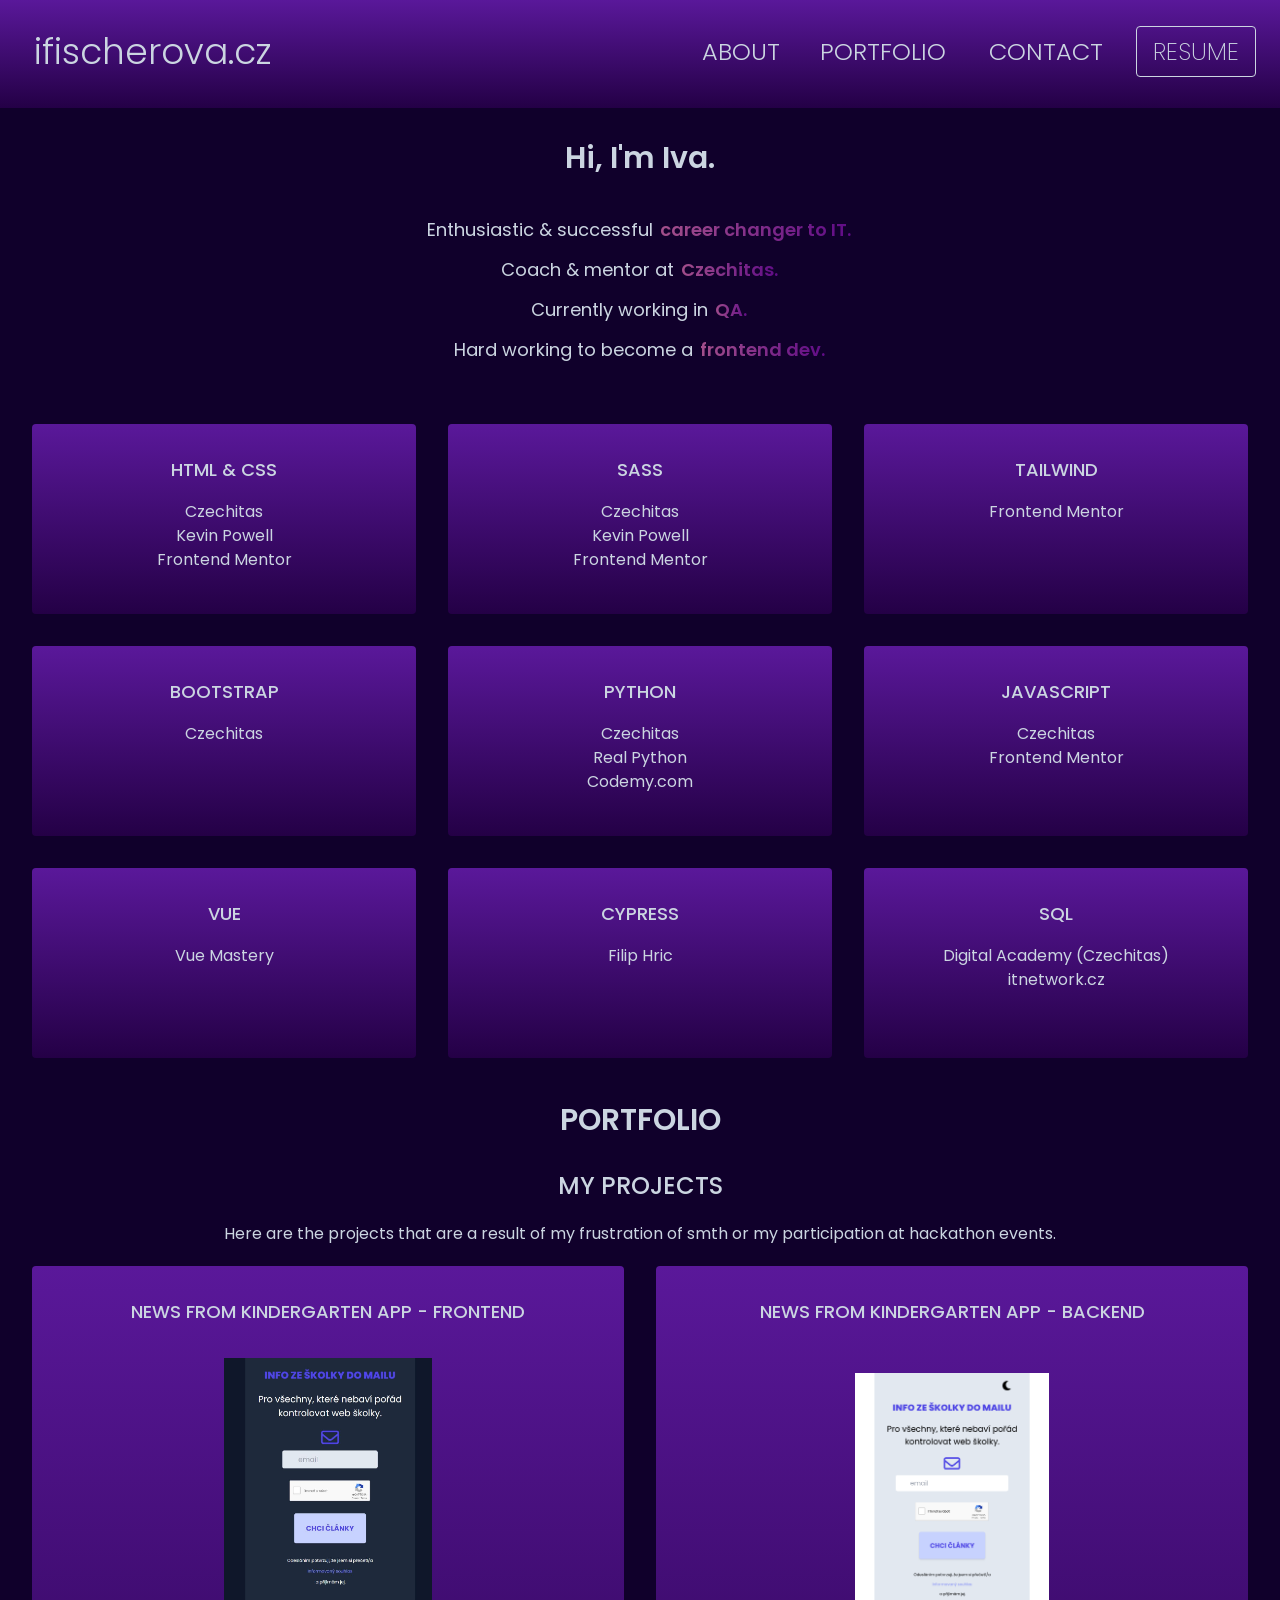
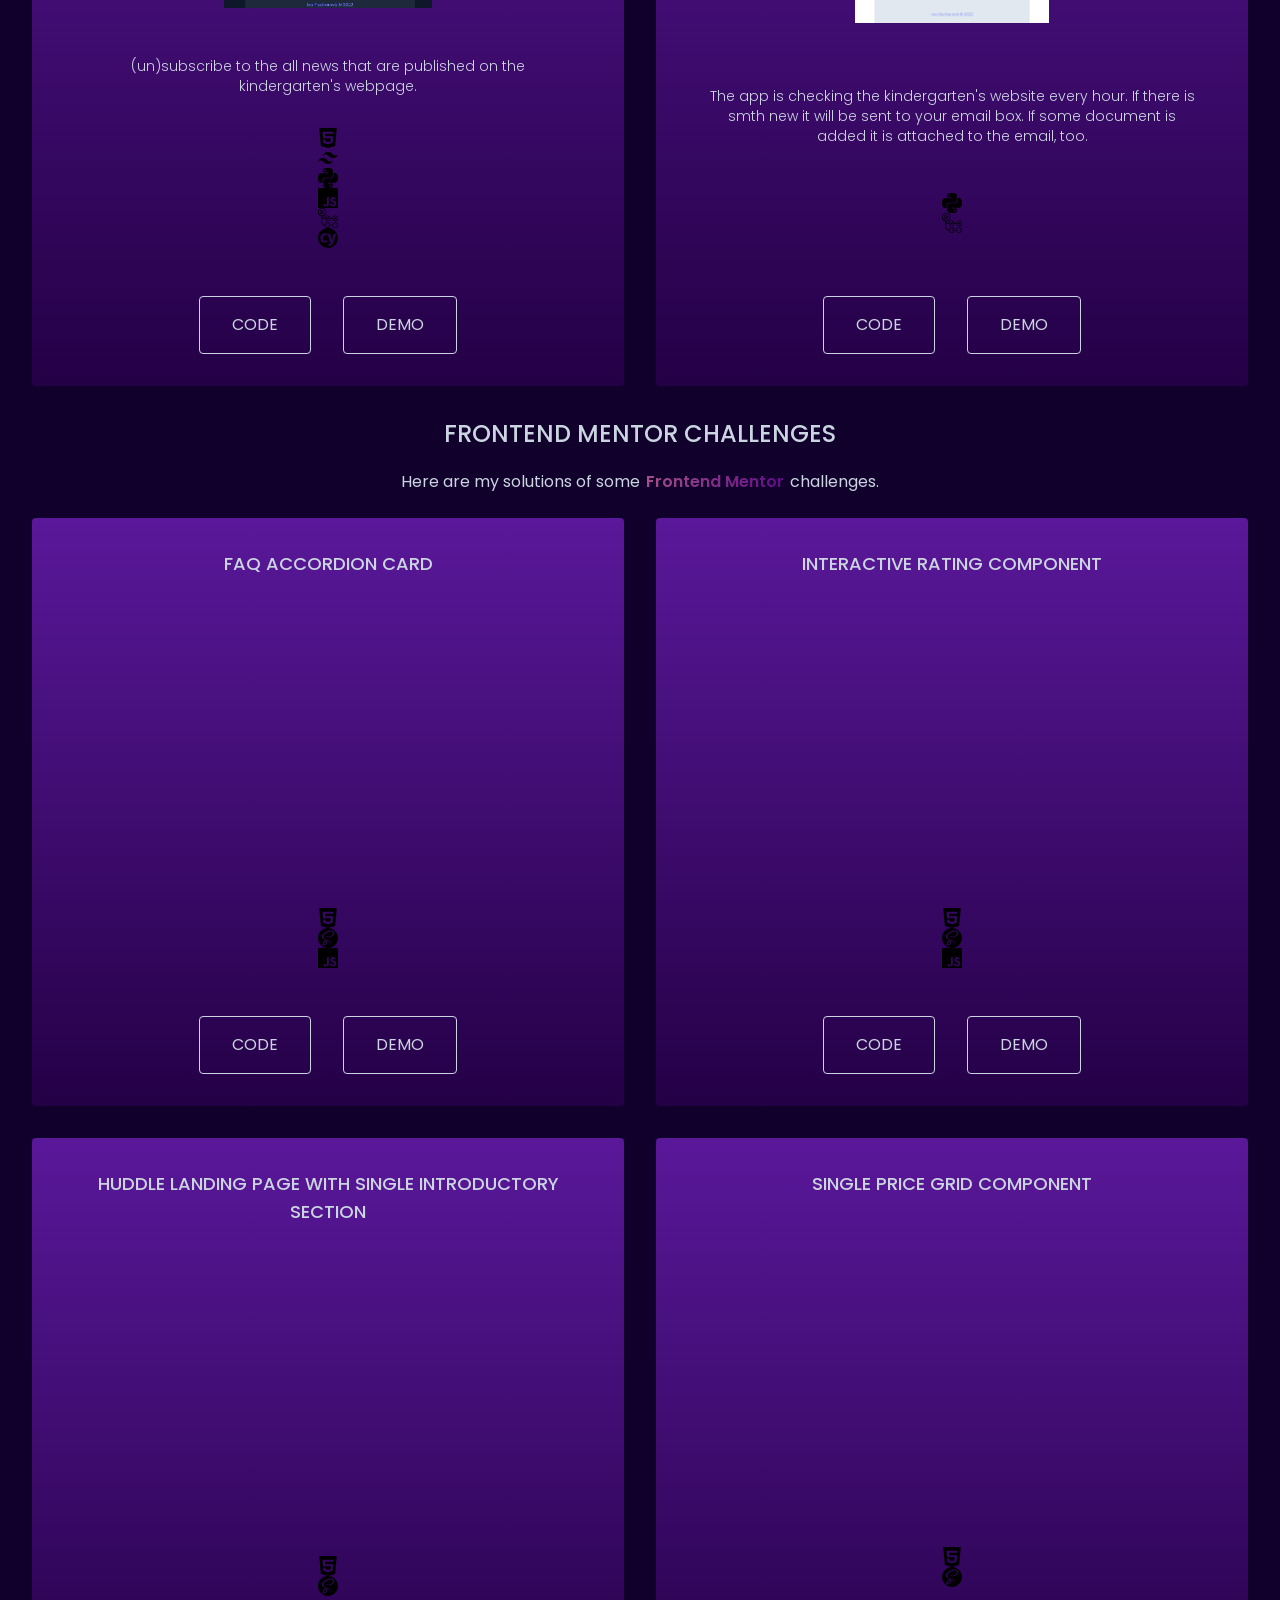
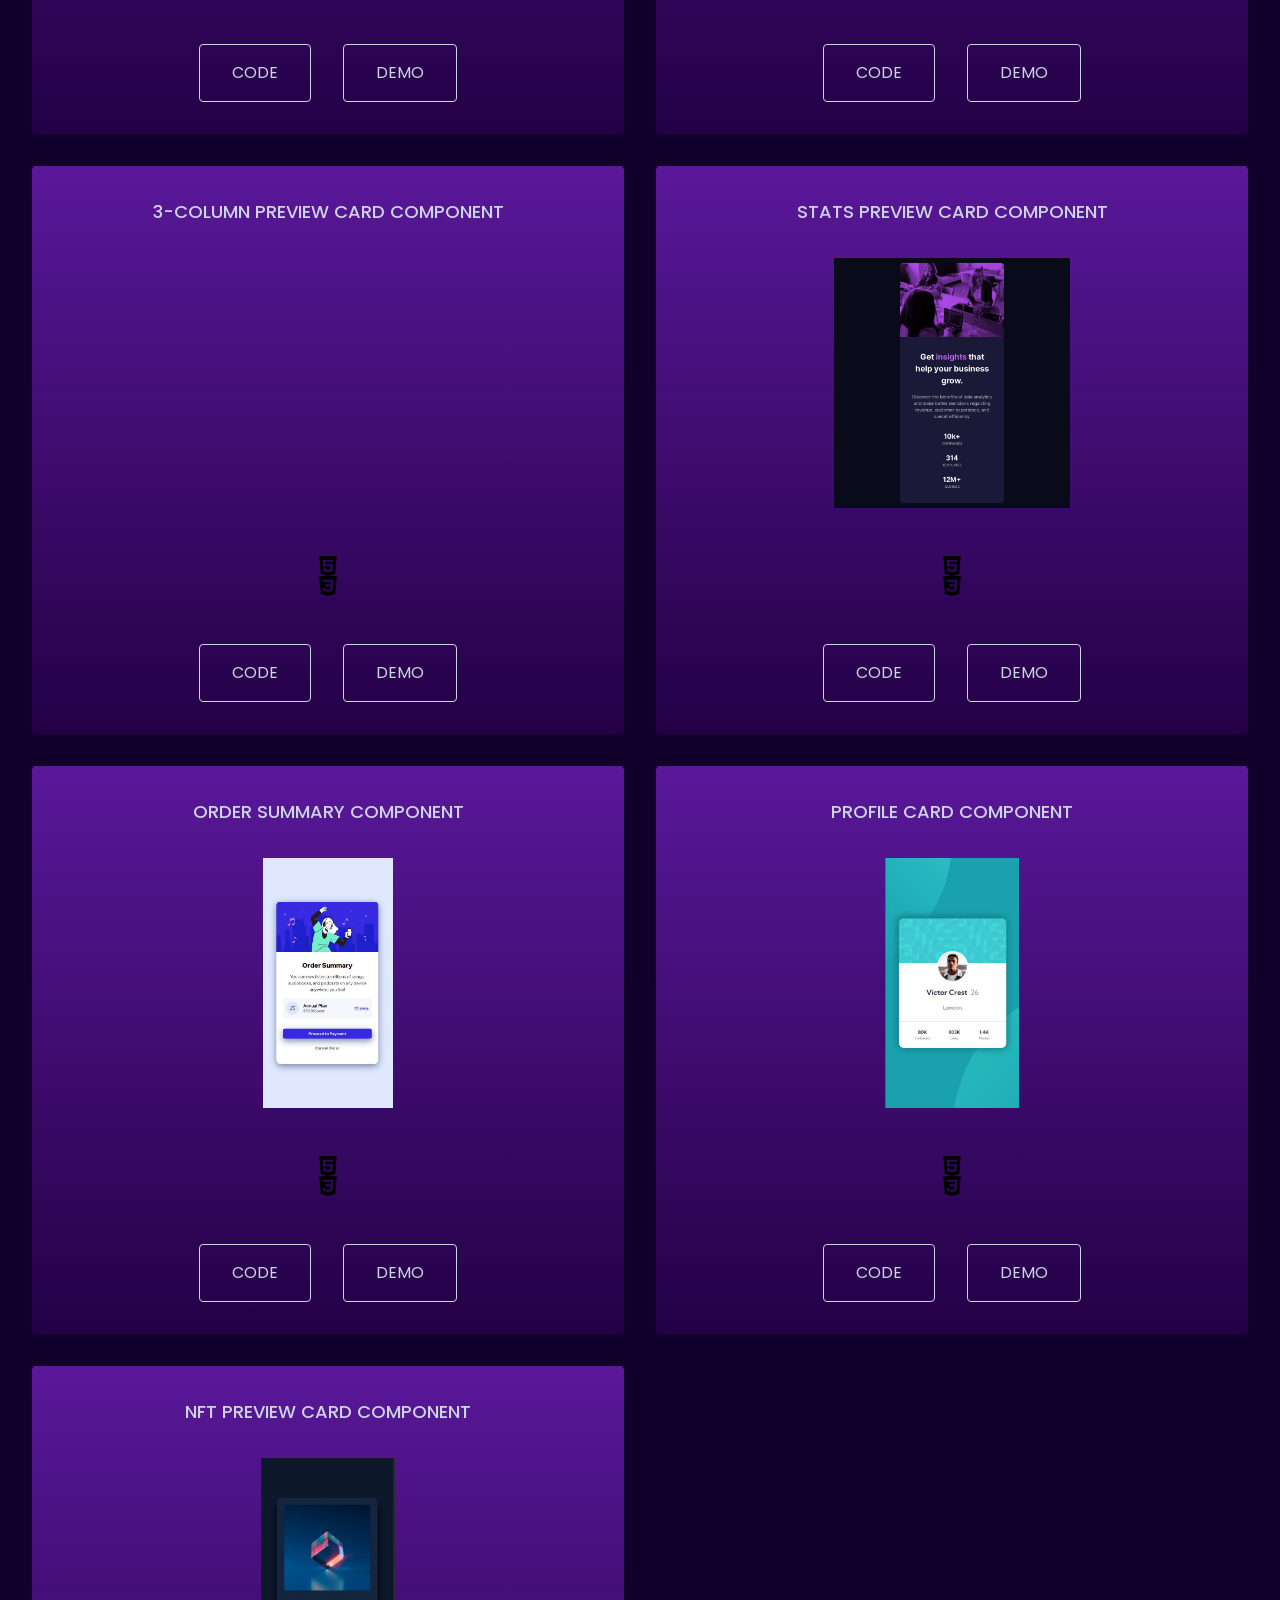
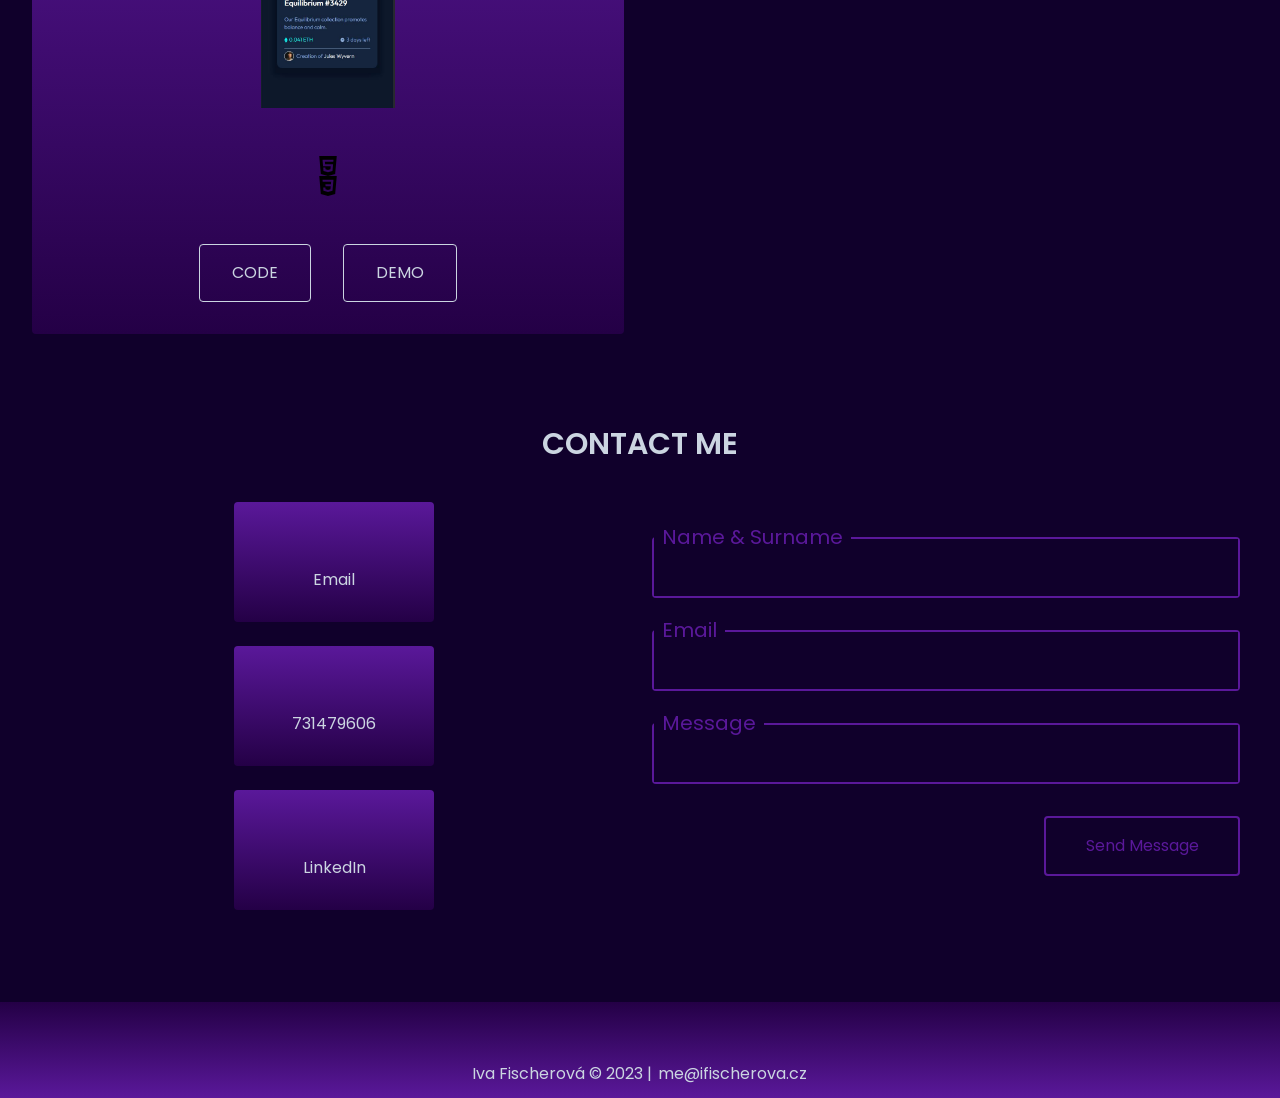
==== _site/index.html @ 23254cb2 "Remove bootstrap icon from About card." ====
<!doctype html>
<html lang="en">

<head>
    <meta charset="utf-8">
    <script defer src="/js/index.js"></script>
    <link rel="preconnect" href="https://fonts.googleapis.com">
    <link rel="preconnect" href="https://fonts.gstatic.com" crossorigin>
    <link href=<link rel="preconnect" href="https://fonts.googleapis.com">
    <link rel="preconnect" href="https://fonts.gstatic.com" crossorigin>
    <link href="https://fonts.googleapis.com/css2?family=Poppins:wght@100;200;400;600;700&display=swap" rel="stylesheet">
    <link href="/css/output.css" rel="stylesheet" media="screen">   
    <script src="https://kit.fontawesome.com/42ccad3a95.js" crossorigin="anonymous"></script>
    <meta name="viewport" content="width=device-width, initial-scale=1, shrink-to-fit=no">
    <meta name="description" content="Meet Iva Fischerova, enthusiastic IT mummy (frontend, QA) & runner from Prague.">

    <meta property="og:title" content="Iva Fischerova">
	<meta property="og:description" content="Portfolio of enthusiastic junior frontend developer with QA background & skills.">
	<meta property="og:type" content="website">
	<meta property="og:image" content="https://ifischerova.netlify.app/images/background.jpg">
	<meta property="og:url" content="https://ifischerova.netlify.app/">
	<meta property="og:locale" content="en_US">

    <meta name="twitter:card" content="summary_large_image">
	<meta name="twitter:image" content="https://ifischerova.netlify.app/images/background.jpg">
	<meta name="twitter:creator" content="@ifischerova_cz">
	<meta name="twitter:title" content="Iva Fischerova">
	<meta name="twitter:description" content="Portfolio of enthusiastic junior frontend developer with QA background & skills.">

    <meta name="author" content="Iva Fischerova">

    <title>Iva Fischerová</title>

</head>

<body class="is-responsive m-auto p-0 min-h-screen bg-very-dark-violet font-normal text-base text-slate-300 overflow-x-hidden">

        <!-- hamburger menu -->
<input id="toggle" type="checkbox"></input>

    <div class="nav">
        <nav class="w-full min-h-screen flex flex-col justify-start items-center bg-gradient-to-b from-violet to-dark-violet" id="hamburger-menu">
            <a class="nav__item--hamburger" href="#about" onclick="closeHamburgerMenu()" aria-label="Read more about Iva Fischerova in the About section."><span>About</span></a><br>
            <a class="nav__item--hamburger" href="#portfolio" onclick="closeHamburgerMenu()"  aria-label="Discover Iva's porftolio."><span>Portfolio</span></a><br>
            <a class="nav__item--hamburger" href="#contact" onclick="closeHamburgerMenu()"  aria-label="Read how to contact Iva."><span>Contact</span></a><br>
            <a class="nav__item--hamburger nav__item__btn--hamburger" onclick="closeHamburgerMenu()" href="/src/file.pdf" aria-label="Download Iva's CV."download="ficherova_iva_cv">Resume</a>
        </nav>
    </div>

<!-- end of hamburger menu -->
<header
    class="flex flex-row items-center md:p-4 m-0 w-full bg-gradient-to-b from-violet to-dark-violet ">
    <h1 class="w-4/5 md:w-1/5 my-4 ml-4">
        <a class="font-light my-4 text-2xl sm:text-4xl md:w-1/5"
            href="https://ifischerova.netlify.app/" aria-label="Reload the page."><span>ifischerova.cz</span></a>
    </h1>

<!-- hamburger icon -->
    <label for="toggle" class="hamburger z-50 w-1/5 mr-4 md:hidden" onclick="toggleIcon()" id="hamburger">
        <div class="line"></div>
        <div class="line"></div>
        <div class="line"></div>
    </label>
<!-- end of hamburger icon -->

<!-- desktop menu -->
    <div class="hidden md:inline-block md:w-4/5 md:text-right" id="sidebar-menu">
        <a class="nav__item" href="#about" aria-label="Read more about Iva Fischerova in the About section."><span>About</span></a>
        <a class="nav__item" href="#portfolio" aria-label="Discover Iva's porftolio."><span>Portfolio</span> </a>
        <a class="nav__item" href="#contact" aria-label="Read how to contact Iva."><span>Contact</span> </a>
        <a class="nav__item nav__item__btn" href="/src/file.pdf" aria-label="Download Iva's CV." download="fischerova_iva_cv">Resume</a>
    </div>
<!-- end of desktop menu -->
</header>

    <main class="is-responsive max-w-[1400px] p-8 min-h-screen bg-very-dark-violet">

        <section id="about" class="about">
    <h2 class="about__title">Hi, I'm Iva.</h2>

    <ul class="about__text">
        <li class="about__text__item">
            Enthusiastic & successful 
            <a class="about__text__link" href="https://www.czechitas.cz/blog/iva-fischerova-moje-cesta-k-it" aria-label="Read more about Iva's career transfer.">
                <span>career changer to IT.</span>
            </a>
        </li>
        <li class="about__text__item">Coach & mentor at 
            <a class="about__text__link" href="https://www.czechitas.cz/" aria-label="Read more about Czechitas non-profit organization.">
                <span>Czechitas.</span>
            </a>
        </li>
        <li class="about__text__item">
            Currently working in 
            <a class="about__text__link" href="https://www.linkedin.com/in/iva-fischerova/?locale=en_US" aria-label="See Iva's profile on LinkedIn.">
                <span>QA.</span>
            </a>
        </li>
        <li class="about__text__item">
            Hard working to become a 
            <a class="about__text__link" href="https://github.com/ifischerova" aria-label="See Iva's Github page.">
                <span>frontend dev.</span>
            </a>
        </li>
    </ul>

    <ul class="about__cards">
        <li class="about__cards__item">
            <h3 class="about__cards__item__title">HTML & CSS</h3>
            <p class="about__cards__item__text">Czechitas<br> Kevin Powell <br> Frontend Mentor</p>
        </li>
        <li class="about__cards__item">
            <h3 class="about__cards__item__title">SASS</h3>
            <p class="about__cards__item__text">Czechitas <br> Kevin Powell <br> Frontend Mentor </p>
        </li>
        <li class="about__cards__item">
            <h3 class="about__cards__item__title">Tailwind</h3>
            <p class="about__cards__item__text">Frontend Mentor</p>
        </li>
        <li class="about__cards__item">
            <h3 class="about__cards__item__title">Bootstrap</h3>
            <p class="about__cards__item__text">Czechitas</p>
        </li>
        <li class="about__cards__item">
            <h3 class="about__cards__item__title">Python</h3>
            <p class="about__cards__item__text">Czechitas <br> Real Python <br> Codemy.com</p>    
        </li>
        <li class="about__cards__item">
            <h3 class="about__cards__item__title">JavaScript</h3>
            <p class="about__cards__item__text">Czechitas <br> Frontend Mentor</p>
        </li>
        <li class="about__cards__item">
            <h3 class="about__cards__item__title">Vue</h3>
            <p class="about__cards__item__text">Vue Mastery</p>
        </li>
        <li class="about__cards__item">
            <h3 class="about__cards__item__title">Cypress</h3>
            <p class="about__cards__item__text">Filip Hric</p>
        </li>
        <li class="about__cards__item">
            <h3 class="about__cards__item__title">SQL</h3>
            <p class="about__cards__item__text">Digital Academy (Czechitas) <br> itnetwork.cz</p>
        </li>
    </ul>

</section>

        <section id="portfolio" class="portfolio">
    <h2 class="portfolio__title">Portfolio</h2>


    <section class="portfolio__section--my-projects">
        <h3 class="portfolio__section__title">My projects</h3>
            <p class="portfolio__section__description">Here are the projects that are a result of my frustration of smth or my participation at hackathon events.</p>

            <ul class="portfolio__section__cards">
                <li class="portfolio__card">
                    <h4 class="portfolio__card__title">News from kindergarten app - frontend</h4>
                    <img class="portfolio__card__image" src="/images/ms-vinicna-info-dark-theme.JPG" alt="Main page of the ms-vinicna-info app in darkmode.">
                    <p class="portfolio__card__description">(un)subscribe to the all news that are published on the kindergarten's webpage.
                    </p>
                    <ul class="portfolio__card__technologies">
                        <li class="portfolio__card__technologies__item">
                            <svg role="img" viewBox="0 0 24 24" xmlns="http://www.w3.org/2000/svg" width="20" height="20"><title>HTML5</title><path d="M1.5 0h21l-1.91 21.563L11.977 24l-8.564-2.438L1.5 0zm7.031 9.75l-.232-2.718 10.059.003.23-2.622L5.412 4.41l.698 8.01h9.126l-.326 3.426-2.91.804-2.955-.81-.188-2.11H6.248l.33 4.171L12 19.351l5.379-1.443.744-8.157H8.531z"/></svg>
                        </li>
                        <li class="portfolio__card__technologies__item">
                            <svg role="img" viewBox="0 0 24 24" xmlns="http://www.w3.org/2000/svg" width="20" height="20"><title>Tailwind CSS</title><path d="M12.001,4.8c-3.2,0-5.2,1.6-6,4.8c1.2-1.6,2.6-2.2,4.2-1.8c0.913,0.228,1.565,0.89,2.288,1.624 C13.666,10.618,15.027,12,18.001,12c3.2,0,5.2-1.6,6-4.8c-1.2,1.6-2.6,2.2-4.2,1.8c-0.913-0.228-1.565-0.89-2.288-1.624 C16.337,6.182,14.976,4.8,12.001,4.8z M6.001,12c-3.2,0-5.2,1.6-6,4.8c1.2-1.6,2.6-2.2,4.2-1.8c0.913,0.228,1.565,0.89,2.288,1.624 c1.177,1.194,2.538,2.576,5.512,2.576c3.2,0,5.2-1.6,6-4.8c-1.2,1.6-2.6,2.2-4.2,1.8c-0.913-0.228-1.565-0.89-2.288-1.624 C10.337,13.382,8.976,12,6.001,12z"/></svg>
                        </li>
                        <li class="portfolio__card__technologies__item">
                            <svg role="img" viewBox="0 0 24 24" xmlns="http://www.w3.org/2000/svg" width="20" height="20"><title>Python</title><path d="M14.25.18l.9.2.73.26.59.3.45.32.34.34.25.34.16.33.1.3.04.26.02.2-.01.13V8.5l-.05.63-.13.55-.21.46-.26.38-.3.31-.33.25-.35.19-.35.14-.33.1-.3.07-.26.04-.21.02H8.77l-.69.05-.59.14-.5.22-.41.27-.33.32-.27.35-.2.36-.15.37-.1.35-.07.32-.04.27-.02.21v3.06H3.17l-.21-.03-.28-.07-.32-.12-.35-.18-.36-.26-.36-.36-.35-.46-.32-.59-.28-.73-.21-.88-.14-1.05-.05-1.23.06-1.22.16-1.04.24-.87.32-.71.36-.57.4-.44.42-.33.42-.24.4-.16.36-.1.32-.05.24-.01h.16l.06.01h8.16v-.83H6.18l-.01-2.75-.02-.37.05-.34.11-.31.17-.28.25-.26.31-.23.38-.2.44-.18.51-.15.58-.12.64-.1.71-.06.77-.04.84-.02 1.27.05zm-6.3 1.98l-.23.33-.08.41.08.41.23.34.33.22.41.09.41-.09.33-.22.23-.34.08-.41-.08-.41-.23-.33-.33-.22-.41-.09-.41.09zm13.09 3.95l.28.06.32.12.35.18.36.27.36.35.35.47.32.59.28.73.21.88.14 1.04.05 1.23-.06 1.23-.16 1.04-.24.86-.32.71-.36.57-.4.45-.42.33-.42.24-.4.16-.36.09-.32.05-.24.02-.16-.01h-8.22v.82h5.84l.01 2.76.02.36-.05.34-.11.31-.17.29-.25.25-.31.24-.38.2-.44.17-.51.15-.58.13-.64.09-.71.07-.77.04-.84.01-1.27-.04-1.07-.14-.9-.2-.73-.25-.59-.3-.45-.33-.34-.34-.25-.34-.16-.33-.1-.3-.04-.25-.02-.2.01-.13v-5.34l.05-.64.13-.54.21-.46.26-.38.3-.32.33-.24.35-.2.35-.14.33-.1.3-.06.26-.04.21-.02.13-.01h5.84l.69-.05.59-.14.5-.21.41-.28.33-.32.27-.35.2-.36.15-.36.1-.35.07-.32.04-.28.02-.21V6.07h2.09l.14.01zm-6.47 14.25l-.23.33-.08.41.08.41.23.33.33.23.41.08.41-.08.33-.23.23-.33.08-.41-.08-.41-.23-.33-.33-.23-.41-.08-.41.08z"/></svg>
                        </li>
                        <li class="portfolio__card__technologies__item">
                            <svg role="img" viewBox="0 0 24 24" xmlns="http://www.w3.org/2000/svg" width="20" height="20"><title>JavaScript</title><path d="M0 0h24v24H0V0zm22.034 18.276c-.175-1.095-.888-2.015-3.003-2.873-.736-.345-1.554-.585-1.797-1.14-.091-.33-.105-.51-.046-.705.15-.646.915-.84 1.515-.66.39.12.75.42.976.9 1.034-.676 1.034-.676 1.755-1.125-.27-.42-.404-.601-.586-.78-.63-.705-1.469-1.065-2.834-1.034l-.705.089c-.676.165-1.32.525-1.71 1.005-1.14 1.291-.811 3.541.569 4.471 1.365 1.02 3.361 1.244 3.616 2.205.24 1.17-.87 1.545-1.966 1.41-.811-.18-1.26-.586-1.755-1.336l-1.83 1.051c.21.48.45.689.81 1.109 1.74 1.756 6.09 1.666 6.871-1.004.029-.09.24-.705.074-1.65l.046.067zm-8.983-7.245h-2.248c0 1.938-.009 3.864-.009 5.805 0 1.232.063 2.363-.138 2.711-.33.689-1.18.601-1.566.48-.396-.196-.597-.466-.83-.855-.063-.105-.11-.196-.127-.196l-1.825 1.125c.305.63.75 1.172 1.324 1.517.855.51 2.004.675 3.207.405.783-.226 1.458-.691 1.811-1.411.51-.93.402-2.07.397-3.346.012-2.054 0-4.109 0-6.179l.004-.056z"/></svg>
                        </li>
                        <li class="portfolio__card__technologies__item">
                            <svg role="img" viewBox="0 0 24 24" xmlns="http://www.w3.org/2000/svg" width="20" height="20"><title>GitHub Actions</title><path d="M10.984 13.836a.5.5 0 0 1-.353-.146l-.745-.743a.5.5 0 1 1 .706-.708l.392.391 1.181-1.18a.5.5 0 0 1 .708.707l-1.535 1.533a.504.504 0 0 1-.354.146zm9.353-.147l1.534-1.532a.5.5 0 0 0-.707-.707l-1.181 1.18-.392-.391a.5.5 0 1 0-.706.708l.746.743a.497.497 0 0 0 .706-.001zM4.527 7.452l2.557-1.585A1 1 0 0 0 7.09 4.17L4.533 2.56A1 1 0 0 0 3 3.406v3.196a1.001 1.001 0 0 0 1.527.85zm2.03-2.436L4 6.602V3.406l2.557 1.61zM24 12.5c0 1.93-1.57 3.5-3.5 3.5a3.503 3.503 0 0 1-3.46-3h-2.08a3.503 3.503 0 0 1-3.46 3 3.502 3.502 0 0 1-3.46-3h-.558c-.972 0-1.85-.399-2.482-1.042V17c0 1.654 1.346 3 3 3h.04c.244-1.693 1.7-3 3.46-3 1.93 0 3.5 1.57 3.5 3.5S13.43 24 11.5 24a3.502 3.502 0 0 1-3.46-3H8c-2.206 0-4-1.794-4-4V9.899A5.008 5.008 0 0 1 0 5c0-2.757 2.243-5 5-5s5 2.243 5 5a5.005 5.005 0 0 1-4.952 4.998A2.482 2.482 0 0 0 7.482 12h.558c.244-1.693 1.7-3 3.46-3a3.502 3.502 0 0 1 3.46 3h2.08a3.503 3.503 0 0 1 3.46-3c1.93 0 3.5 1.57 3.5 3.5zm-15 8c0 1.378 1.122 2.5 2.5 2.5s2.5-1.122 2.5-2.5-1.122-2.5-2.5-2.5S9 19.122 9 20.5zM5 9c2.206 0 4-1.794 4-4S7.206 1 5 1 1 2.794 1 5s1.794 4 4 4zm9 3.5c0-1.378-1.122-2.5-2.5-2.5S9 11.122 9 12.5s1.122 2.5 2.5 2.5 2.5-1.122 2.5-2.5zm9 0c0-1.378-1.122-2.5-2.5-2.5S18 11.122 18 12.5s1.122 2.5 2.5 2.5 2.5-1.122 2.5-2.5zm-13 8a.5.5 0 1 0 1 0 .5.5 0 0 0-1 0zm2 0a.5.5 0 1 0 1 0 .5.5 0 0 0-1 0zm12 0c0 1.93-1.57 3.5-3.5 3.5a3.503 3.503 0 0 1-3.46-3.002c-.007.001-.013.005-.021.005l-.506.017h-.017a.5.5 0 0 1-.016-.999l.506-.017c.018-.002.035.006.052.007A3.503 3.503 0 0 1 20.5 17c1.93 0 3.5 1.57 3.5 3.5zm-1 0c0-1.378-1.122-2.5-2.5-2.5S18 19.122 18 20.5s1.122 2.5 2.5 2.5 2.5-1.122 2.5-2.5z"/></svg>
                        </li>
                        <li class="portfolio__card__technologies__item">
                            <svg role="img" viewBox="0 0 24 24" xmlns="http://www.w3.org/2000/svg" width="20" height="20"><title>Cypress</title><path d="M11.998 0C5.366 0 0 5.367 0 12a11.992 11.992 0 0 0 12 12c6.633 0 12-5.367 12-12-.001-6.633-5.412-12-12.002-12zM6.37 14.575c.392.523.916.742 1.657.742.35 0 .699-.044 1.004-.175.306-.13.655-.306 1.09-.567l1.223 1.745c-1.003.83-2.138 1.222-3.447 1.222-1.048 0-1.92-.218-2.705-.654a4.393 4.393 0 0 1-1.746-1.92c-.392-.83-.611-1.79-.611-2.925 0-1.09.219-2.094.61-2.923a4.623 4.623 0 0 1 1.748-2.007c.741-.48 1.657-.698 2.661-.698.699 0 1.353.087 1.877.305a5.64 5.64 0 0 1 1.614.96l-1.222 1.658A4.786 4.786 0 0 0 9.12 8.77c-.305-.13-.698-.174-1.048-.174-1.483 0-2.225 1.134-2.225 3.446-.043 1.18.175 2.008.524 2.532H6.37zm12 2.705c-.436 1.353-1.091 2.357-2.008 3.098-.916.743-2.138 1.135-3.665 1.266l-.305-2.05c1.003-.132 1.745-.35 2.225-.7.174-.13.524-.523.524-.523L11.519 6.764h3.01l2.095 8.683 2.226-8.683h2.923L18.37 17.28z"/></svg>
                        </li>                    
                    </ul>
                    <div class="portfolio__card__buttons">
                        <a class="portfolio__card__button__github" href="https://github.com/ifischerova/ms-vinicna-info" aria-label="See the frontend and test's code of the app for checking the news on kindergarten's web page.">code</a>
                        <a class="portfolio__card__button__demo" href="https://novinky-ze-skolky.fly.dev/" aria-label="See and try the kindergarten app.">demo</a>
                    </div>
                </li>

                <li class="portfolio__card">
                    <h4 class="portfolio__card__title">News from kindergarten app - backend</h4>
                    <img class="portfolio__card__image" src="/images/ms-vinicna-info-light-theme.png" alt="Main page of the ms-vinicna-info app in light mode.">
                    <p class="portfolio__card__description">The app is checking the kindergarten's 
                        website every hour. If there is smth new it will be sent to your email box. 
                        If some document is added it is attached to the email, too. </p>
                    <ul class="portfolio__card__technologies">
                         <li class="portfolio__card__technologies__item">
                            <svg role="img" viewBox="0 0 24 24" xmlns="http://www.w3.org/2000/svg" width="20" height="20"><title>Python</title><path d="M14.25.18l.9.2.73.26.59.3.45.32.34.34.25.34.16.33.1.3.04.26.02.2-.01.13V8.5l-.05.63-.13.55-.21.46-.26.38-.3.31-.33.25-.35.19-.35.14-.33.1-.3.07-.26.04-.21.02H8.77l-.69.05-.59.14-.5.22-.41.27-.33.32-.27.35-.2.36-.15.37-.1.35-.07.32-.04.27-.02.21v3.06H3.17l-.21-.03-.28-.07-.32-.12-.35-.18-.36-.26-.36-.36-.35-.46-.32-.59-.28-.73-.21-.88-.14-1.05-.05-1.23.06-1.22.16-1.04.24-.87.32-.71.36-.57.4-.44.42-.33.42-.24.4-.16.36-.1.32-.05.24-.01h.16l.06.01h8.16v-.83H6.18l-.01-2.75-.02-.37.05-.34.11-.31.17-.28.25-.26.31-.23.38-.2.44-.18.51-.15.58-.12.64-.1.71-.06.77-.04.84-.02 1.27.05zm-6.3 1.98l-.23.33-.08.41.08.41.23.34.33.22.41.09.41-.09.33-.22.23-.34.08-.41-.08-.41-.23-.33-.33-.22-.41-.09-.41.09zm13.09 3.95l.28.06.32.12.35.18.36.27.36.35.35.47.32.59.28.73.21.88.14 1.04.05 1.23-.06 1.23-.16 1.04-.24.86-.32.71-.36.57-.4.45-.42.33-.42.24-.4.16-.36.09-.32.05-.24.02-.16-.01h-8.22v.82h5.84l.01 2.76.02.36-.05.34-.11.31-.17.29-.25.25-.31.24-.38.2-.44.17-.51.15-.58.13-.64.09-.71.07-.77.04-.84.01-1.27-.04-1.07-.14-.9-.2-.73-.25-.59-.3-.45-.33-.34-.34-.25-.34-.16-.33-.1-.3-.04-.25-.02-.2.01-.13v-5.34l.05-.64.13-.54.21-.46.26-.38.3-.32.33-.24.35-.2.35-.14.33-.1.3-.06.26-.04.21-.02.13-.01h5.84l.69-.05.59-.14.5-.21.41-.28.33-.32.27-.35.2-.36.15-.36.1-.35.07-.32.04-.28.02-.21V6.07h2.09l.14.01zm-6.47 14.25l-.23.33-.08.41.08.41.23.33.33.23.41.08.41-.08.33-.23.23-.33.08-.41-.08-.41-.23-.33-.33-.23-.41-.08-.41.08z"/></svg>
                        </li>
                        <li class="portfolio__card__technologies__item">
                            <svg role="img" viewBox="0 0 24 24" xmlns="http://www.w3.org/2000/svg" width="20" height="20"><title>GitHub Actions</title><path d="M10.984 13.836a.5.5 0 0 1-.353-.146l-.745-.743a.5.5 0 1 1 .706-.708l.392.391 1.181-1.18a.5.5 0 0 1 .708.707l-1.535 1.533a.504.504 0 0 1-.354.146zm9.353-.147l1.534-1.532a.5.5 0 0 0-.707-.707l-1.181 1.18-.392-.391a.5.5 0 1 0-.706.708l.746.743a.497.497 0 0 0 .706-.001zM4.527 7.452l2.557-1.585A1 1 0 0 0 7.09 4.17L4.533 2.56A1 1 0 0 0 3 3.406v3.196a1.001 1.001 0 0 0 1.527.85zm2.03-2.436L4 6.602V3.406l2.557 1.61zM24 12.5c0 1.93-1.57 3.5-3.5 3.5a3.503 3.503 0 0 1-3.46-3h-2.08a3.503 3.503 0 0 1-3.46 3 3.502 3.502 0 0 1-3.46-3h-.558c-.972 0-1.85-.399-2.482-1.042V17c0 1.654 1.346 3 3 3h.04c.244-1.693 1.7-3 3.46-3 1.93 0 3.5 1.57 3.5 3.5S13.43 24 11.5 24a3.502 3.502 0 0 1-3.46-3H8c-2.206 0-4-1.794-4-4V9.899A5.008 5.008 0 0 1 0 5c0-2.757 2.243-5 5-5s5 2.243 5 5a5.005 5.005 0 0 1-4.952 4.998A2.482 2.482 0 0 0 7.482 12h.558c.244-1.693 1.7-3 3.46-3a3.502 3.502 0 0 1 3.46 3h2.08a3.503 3.503 0 0 1 3.46-3c1.93 0 3.5 1.57 3.5 3.5zm-15 8c0 1.378 1.122 2.5 2.5 2.5s2.5-1.122 2.5-2.5-1.122-2.5-2.5-2.5S9 19.122 9 20.5zM5 9c2.206 0 4-1.794 4-4S7.206 1 5 1 1 2.794 1 5s1.794 4 4 4zm9 3.5c0-1.378-1.122-2.5-2.5-2.5S9 11.122 9 12.5s1.122 2.5 2.5 2.5 2.5-1.122 2.5-2.5zm9 0c0-1.378-1.122-2.5-2.5-2.5S18 11.122 18 12.5s1.122 2.5 2.5 2.5 2.5-1.122 2.5-2.5zm-13 8a.5.5 0 1 0 1 0 .5.5 0 0 0-1 0zm2 0a.5.5 0 1 0 1 0 .5.5 0 0 0-1 0zm12 0c0 1.93-1.57 3.5-3.5 3.5a3.503 3.503 0 0 1-3.46-3.002c-.007.001-.013.005-.021.005l-.506.017h-.017a.5.5 0 0 1-.016-.999l.506-.017c.018-.002.035.006.052.007A3.503 3.503 0 0 1 20.5 17c1.93 0 3.5 1.57 3.5 3.5zm-1 0c0-1.378-1.122-2.5-2.5-2.5S18 19.122 18 20.5s1.122 2.5 2.5 2.5 2.5-1.122 2.5-2.5z"/></svg>
                        </li>
                    </ul>
                    <ul class="portfolio__card__buttons">
                        <a class="portfolio__card__button__github" href="https://github.com/ifischerova/-skolka-_news" aria-label="">code</a>
                        <a class="portfolio__card__button__demo" href="https://novinky-ze-skolky.fly.dev/" aria-label="">demo</a>
                    </div>
                </li>
            </ul>
    </section>

    <section class="portfolio__section--frontendmentor-projects">
        <h3 class="portfolio__section__title">Frontend Mentor challenges</h3>
            <p class="portfolio__section__description">Here are my solutions of some
                <a class="portfolio_section__description__link" href="https://www.frontendmentor.io/" aria-label="Visit the Frontend Mentor pages."><span> Frontend Mentor</span>
                </a> challenges.
            </p>
            
            <ul class="portfolio__section__cards">
                <li class="portfolio__card">
                    <h3 class="portfolio__card__title">FAQ accordion card</h3>
                    <img class="portfolio__card__image" src="/images/faq-accordion-card.jpg" alt="">
                    <ul class="portfolio__card__technologies">
                        <li class="portfolio__card__technologies__item">
                            <svg role="img" viewBox="0 0 24 24" xmlns="http://www.w3.org/2000/svg" width="20" height="20"><title>HTML5</title><path d="M1.5 0h21l-1.91 21.563L11.977 24l-8.564-2.438L1.5 0zm7.031 9.75l-.232-2.718 10.059.003.23-2.622L5.412 4.41l.698 8.01h9.126l-.326 3.426-2.91.804-2.955-.81-.188-2.11H6.248l.33 4.171L12 19.351l5.379-1.443.744-8.157H8.531z"/></svg>
                        </li>
                        <li class="portfolio__card__technologies__item">
                            <svg role="img" viewBox="0 0 24 24" xmlns="http://www.w3.org/2000/svg" width="20" height="20"><title>Sass</title><path d="M12 0c6.627 0 12 5.373 12 12s-5.373 12-12 12S0 18.627 0 12 5.373 0 12 0zM9.615 15.998c.175.645.156 1.248-.024 1.792l-.065.18c-.024.061-.052.12-.078.176-.14.29-.326.56-.555.81-.698.759-1.672 1.047-2.09.805-.45-.262-.226-1.335.584-2.19.871-.918 2.12-1.509 2.12-1.509v-.003l.108-.061zm9.911-10.861c-.542-2.133-4.077-2.834-7.422-1.645-1.989.707-4.144 1.818-5.693 3.267C4.568 8.48 4.275 9.98 4.396 10.607c.427 2.211 3.457 3.657 4.703 4.73v.006c-.367.18-3.056 1.529-3.686 2.925-.675 1.47.105 2.521.615 2.655 1.575.436 3.195-.36 4.065-1.649.84-1.261.766-2.881.404-3.676.496-.135 1.08-.195 1.83-.104 2.101.24 2.521 1.56 2.43 2.1-.09.539-.523.854-.674.944-.15.091-.195.12-.181.181.015.09.091.09.21.075.165-.03 1.096-.45 1.141-1.471.045-1.29-1.186-2.729-3.375-2.7-.9.016-1.471.091-1.875.256-.03-.045-.061-.075-.105-.105-1.35-1.455-3.855-2.475-3.75-4.41.03-.705.285-2.564 4.8-4.814 3.705-1.846 6.661-1.335 7.171-.21.733 1.604-1.576 4.59-5.431 5.024-1.47.165-2.235-.404-2.431-.615-.209-.225-.239-.24-.314-.194-.12.06-.045.255 0 .375.12.3.585.825 1.396 1.095.704.225 2.43.359 4.5-.45 2.324-.899 4.139-3.405 3.614-5.505l.073.067z"/></svg>
                        </li>
                        <li class="portfolio__card__technologies__item">
                            <svg role="img" viewBox="0 0 24 24" xmlns="http://www.w3.org/2000/svg" width="20" height="20"><title>JavaScript</title><path d="M0 0h24v24H0V0zm22.034 18.276c-.175-1.095-.888-2.015-3.003-2.873-.736-.345-1.554-.585-1.797-1.14-.091-.33-.105-.51-.046-.705.15-.646.915-.84 1.515-.66.39.12.75.42.976.9 1.034-.676 1.034-.676 1.755-1.125-.27-.42-.404-.601-.586-.78-.63-.705-1.469-1.065-2.834-1.034l-.705.089c-.676.165-1.32.525-1.71 1.005-1.14 1.291-.811 3.541.569 4.471 1.365 1.02 3.361 1.244 3.616 2.205.24 1.17-.87 1.545-1.966 1.41-.811-.18-1.26-.586-1.755-1.336l-1.83 1.051c.21.48.45.689.81 1.109 1.74 1.756 6.09 1.666 6.871-1.004.029-.09.24-.705.074-1.65l.046.067zm-8.983-7.245h-2.248c0 1.938-.009 3.864-.009 5.805 0 1.232.063 2.363-.138 2.711-.33.689-1.18.601-1.566.48-.396-.196-.597-.466-.83-.855-.063-.105-.11-.196-.127-.196l-1.825 1.125c.305.63.75 1.172 1.324 1.517.855.51 2.004.675 3.207.405.783-.226 1.458-.691 1.811-1.411.51-.93.402-2.07.397-3.346.012-2.054 0-4.109 0-6.179l.004-.056z"/></svg>
                        </li>
                    </ul>
                    <div class="portfolio__card__buttons">
                        <a class="portfolio__card__button__github" href="https://github.com/ifischerova/frontendmentor-faq-accordion-card" aria-label="See the repository of FAQ accordion card.">code</a>
                        <a class="portfolio__card__button__demo" href="https://ifischerova.github.io/frontendmentor-faq-accordion-card/" aria-label="See the deployed FAQ accordion card.">demo</a>
                    </div>
                </li>
                <li class="portfolio__card">
                    <h3 class="portfolio__card__title">Interactive rating component</h3>
                    <img class="portfolio__card__image" src="/images/interactive-rating-component.jpg" alt="">
                    <ul class="portfolio__card__technologies">
                        <li class="portfolio__card__technologies__item">
                            <svg role="img" viewBox="0 0 24 24" xmlns="http://www.w3.org/2000/svg" width="20" height="20"><title>HTML5</title><path d="M1.5 0h21l-1.91 21.563L11.977 24l-8.564-2.438L1.5 0zm7.031 9.75l-.232-2.718 10.059.003.23-2.622L5.412 4.41l.698 8.01h9.126l-.326 3.426-2.91.804-2.955-.81-.188-2.11H6.248l.33 4.171L12 19.351l5.379-1.443.744-8.157H8.531z"/></svg>
                        </li>
                        <li class="portfolio__card__technologies__item">
                            <svg role="img" viewBox="0 0 24 24" xmlns="http://www.w3.org/2000/svg" width="20" height="20"><title>Sass</title><path d="M12 0c6.627 0 12 5.373 12 12s-5.373 12-12 12S0 18.627 0 12 5.373 0 12 0zM9.615 15.998c.175.645.156 1.248-.024 1.792l-.065.18c-.024.061-.052.12-.078.176-.14.29-.326.56-.555.81-.698.759-1.672 1.047-2.09.805-.45-.262-.226-1.335.584-2.19.871-.918 2.12-1.509 2.12-1.509v-.003l.108-.061zm9.911-10.861c-.542-2.133-4.077-2.834-7.422-1.645-1.989.707-4.144 1.818-5.693 3.267C4.568 8.48 4.275 9.98 4.396 10.607c.427 2.211 3.457 3.657 4.703 4.73v.006c-.367.18-3.056 1.529-3.686 2.925-.675 1.47.105 2.521.615 2.655 1.575.436 3.195-.36 4.065-1.649.84-1.261.766-2.881.404-3.676.496-.135 1.08-.195 1.83-.104 2.101.24 2.521 1.56 2.43 2.1-.09.539-.523.854-.674.944-.15.091-.195.12-.181.181.015.09.091.09.21.075.165-.03 1.096-.45 1.141-1.471.045-1.29-1.186-2.729-3.375-2.7-.9.016-1.471.091-1.875.256-.03-.045-.061-.075-.105-.105-1.35-1.455-3.855-2.475-3.75-4.41.03-.705.285-2.564 4.8-4.814 3.705-1.846 6.661-1.335 7.171-.21.733 1.604-1.576 4.59-5.431 5.024-1.47.165-2.235-.404-2.431-.615-.209-.225-.239-.24-.314-.194-.12.06-.045.255 0 .375.12.3.585.825 1.396 1.095.704.225 2.43.359 4.5-.45 2.324-.899 4.139-3.405 3.614-5.505l.073.067z"/></svg>
                        </li>
                        <li class="portfolio__card__technologies__item">
                            <svg role="img" viewBox="0 0 24 24" xmlns="http://www.w3.org/2000/svg" width="20" height="20"><title>JavaScript</title><path d="M0 0h24v24H0V0zm22.034 18.276c-.175-1.095-.888-2.015-3.003-2.873-.736-.345-1.554-.585-1.797-1.14-.091-.33-.105-.51-.046-.705.15-.646.915-.84 1.515-.66.39.12.75.42.976.9 1.034-.676 1.034-.676 1.755-1.125-.27-.42-.404-.601-.586-.78-.63-.705-1.469-1.065-2.834-1.034l-.705.089c-.676.165-1.32.525-1.71 1.005-1.14 1.291-.811 3.541.569 4.471 1.365 1.02 3.361 1.244 3.616 2.205.24 1.17-.87 1.545-1.966 1.41-.811-.18-1.26-.586-1.755-1.336l-1.83 1.051c.21.48.45.689.81 1.109 1.74 1.756 6.09 1.666 6.871-1.004.029-.09.24-.705.074-1.65l.046.067zm-8.983-7.245h-2.248c0 1.938-.009 3.864-.009 5.805 0 1.232.063 2.363-.138 2.711-.33.689-1.18.601-1.566.48-.396-.196-.597-.466-.83-.855-.063-.105-.11-.196-.127-.196l-1.825 1.125c.305.63.75 1.172 1.324 1.517.855.51 2.004.675 3.207.405.783-.226 1.458-.691 1.811-1.411.51-.93.402-2.07.397-3.346.012-2.054 0-4.109 0-6.179l.004-.056z"/></svg>
                        </li>
                    </ul>
                    <div class="portfolio__card__buttons">
                        <a class="portfolio__card__button__github" href="https://github.com/ifischerova/frontendmentor-interactive-rating-component" aria-label="See the repo of interactive rating component.">code</a>
                        <a class="portfolio__card__button__demo" href="https://ifischerova.github.io/frontendmentor-interactive-rating-component/#" aria-label="See the deployed interactive rating component.">demo</a>
                    </div>
                </li>
                <li class="portfolio__card">
                    <h3 class="portfolio__card__title">Huddle landing page with single introductory section</h3>
                    <img class="portfolio__card__image" src="/images/huddle-landing-page.jpg" alt="">
                    <ul class="portfolio__card__technologies">
                        <li class="portfolio__card__technologies__item">
                            <svg role="img" viewBox="0 0 24 24" xmlns="http://www.w3.org/2000/svg" width="20" height="20"><title>HTML5</title><path d="M1.5 0h21l-1.91 21.563L11.977 24l-8.564-2.438L1.5 0zm7.031 9.75l-.232-2.718 10.059.003.23-2.622L5.412 4.41l.698 8.01h9.126l-.326 3.426-2.91.804-2.955-.81-.188-2.11H6.248l.33 4.171L12 19.351l5.379-1.443.744-8.157H8.531z"/></svg>
                        </li>
                        <li class="portfolio__card__technologies__item">
                            <svg role="img" viewBox="0 0 24 24" xmlns="http://www.w3.org/2000/svg" width="20" height="20"><title>Sass</title><path d="M12 0c6.627 0 12 5.373 12 12s-5.373 12-12 12S0 18.627 0 12 5.373 0 12 0zM9.615 15.998c.175.645.156 1.248-.024 1.792l-.065.18c-.024.061-.052.12-.078.176-.14.29-.326.56-.555.81-.698.759-1.672 1.047-2.09.805-.45-.262-.226-1.335.584-2.19.871-.918 2.12-1.509 2.12-1.509v-.003l.108-.061zm9.911-10.861c-.542-2.133-4.077-2.834-7.422-1.645-1.989.707-4.144 1.818-5.693 3.267C4.568 8.48 4.275 9.98 4.396 10.607c.427 2.211 3.457 3.657 4.703 4.73v.006c-.367.18-3.056 1.529-3.686 2.925-.675 1.47.105 2.521.615 2.655 1.575.436 3.195-.36 4.065-1.649.84-1.261.766-2.881.404-3.676.496-.135 1.08-.195 1.83-.104 2.101.24 2.521 1.56 2.43 2.1-.09.539-.523.854-.674.944-.15.091-.195.12-.181.181.015.09.091.09.21.075.165-.03 1.096-.45 1.141-1.471.045-1.29-1.186-2.729-3.375-2.7-.9.016-1.471.091-1.875.256-.03-.045-.061-.075-.105-.105-1.35-1.455-3.855-2.475-3.75-4.41.03-.705.285-2.564 4.8-4.814 3.705-1.846 6.661-1.335 7.171-.21.733 1.604-1.576 4.59-5.431 5.024-1.47.165-2.235-.404-2.431-.615-.209-.225-.239-.24-.314-.194-.12.06-.045.255 0 .375.12.3.585.825 1.396 1.095.704.225 2.43.359 4.5-.45 2.324-.899 4.139-3.405 3.614-5.505l.073.067z"/></svg>
                        </li>
                    </ul>
                    <div class="portfolio__card__buttons">
                        <a class="portfolio__card__button__github" href="https://github.com/ifischerova/frontendmentor-huddle-landing-page-with-single-introductory-section" aria-label="See the repo of huddle landing page.">code</a>
                        <a class="portfolio__card__button__demo" href="https://frontendmentor-huddle-landing-page-with-single-introductor.pages.dev/" aria-label="See the live solution of huddle landing page.">demo</a>
                    </div>
                </li>
                <li class="portfolio__card">
                    <h3 class="portfolio__card__title">Single price grid component</h3>
                    <img class="portfolio__card__image" src="/images/single-price-grid-component.jpg" alt="">
                    <ul class="portfolio__card__technologies">
                        <li class="portfolio__card__technologies__item">
                            <svg role="img" viewBox="0 0 24 24" xmlns="http://www.w3.org/2000/svg" width="20" height="20"><title>HTML5</title><path d="M1.5 0h21l-1.91 21.563L11.977 24l-8.564-2.438L1.5 0zm7.031 9.75l-.232-2.718 10.059.003.23-2.622L5.412 4.41l.698 8.01h9.126l-.326 3.426-2.91.804-2.955-.81-.188-2.11H6.248l.33 4.171L12 19.351l5.379-1.443.744-8.157H8.531z"/></svg>
                        </li>
                        <li class="portfolio__card__technologies__item">
                            <svg role="img" viewBox="0 0 24 24" xmlns="http://www.w3.org/2000/svg" width="20" height="20"><title>Sass</title><path d="M12 0c6.627 0 12 5.373 12 12s-5.373 12-12 12S0 18.627 0 12 5.373 0 12 0zM9.615 15.998c.175.645.156 1.248-.024 1.792l-.065.18c-.024.061-.052.12-.078.176-.14.29-.326.56-.555.81-.698.759-1.672 1.047-2.09.805-.45-.262-.226-1.335.584-2.19.871-.918 2.12-1.509 2.12-1.509v-.003l.108-.061zm9.911-10.861c-.542-2.133-4.077-2.834-7.422-1.645-1.989.707-4.144 1.818-5.693 3.267C4.568 8.48 4.275 9.98 4.396 10.607c.427 2.211 3.457 3.657 4.703 4.73v.006c-.367.18-3.056 1.529-3.686 2.925-.675 1.47.105 2.521.615 2.655 1.575.436 3.195-.36 4.065-1.649.84-1.261.766-2.881.404-3.676.496-.135 1.08-.195 1.83-.104 2.101.24 2.521 1.56 2.43 2.1-.09.539-.523.854-.674.944-.15.091-.195.12-.181.181.015.09.091.09.21.075.165-.03 1.096-.45 1.141-1.471.045-1.29-1.186-2.729-3.375-2.7-.9.016-1.471.091-1.875.256-.03-.045-.061-.075-.105-.105-1.35-1.455-3.855-2.475-3.75-4.41.03-.705.285-2.564 4.8-4.814 3.705-1.846 6.661-1.335 7.171-.21.733 1.604-1.576 4.59-5.431 5.024-1.47.165-2.235-.404-2.431-.615-.209-.225-.239-.24-.314-.194-.12.06-.045.255 0 .375.12.3.585.825 1.396 1.095.704.225 2.43.359 4.5-.45 2.324-.899 4.139-3.405 3.614-5.505l.073.067z"/></svg>
                        </li>
                    </ul>
                    <div class="portfolio__card__buttons">
                        <a class="portfolio__card__button__github" href="https://github.com/ifischerova/frontendmentor-single-price-grid-component" aria-label="See the repo of grid component.">code</a>
                        <a class="portfolio__card__button__demo" href="https://ifischerova.github.io/frontendmentor-single-price-grid-component/" aria-label="See the deployed grid component.">demo</a>
                    </div>
                </li>
                <li class="portfolio__card">
                    <h3 class="portfolio__card__title">3-column preview card component</h3>
                    <img class="portfolio__card__image" src="/images/three-column-preview-card-component.jpg" alt="">
                    <ul class="portfolio__card__technologies">
                        <li class="portfolio__card__technologies__item">
                            <svg role="img" viewBox="0 0 24 24" xmlns="http://www.w3.org/2000/svg" width="20" height="20"><title>HTML5</title><path d="M1.5 0h21l-1.91 21.563L11.977 24l-8.564-2.438L1.5 0zm7.031 9.75l-.232-2.718 10.059.003.23-2.622L5.412 4.41l.698 8.01h9.126l-.326 3.426-2.91.804-2.955-.81-.188-2.11H6.248l.33 4.171L12 19.351l5.379-1.443.744-8.157H8.531z"/></svg>
                        </li>
                        <li class="portfolio__card__technologies__item">
                            <svg role="img" viewBox="0 0 24 24" xmlns="http://www.w3.org/2000/svg" width="20" height="20"><title>CSS3</title><path d="M1.5 0h21l-1.91 21.563L11.977 24l-8.565-2.438L1.5 0zm17.09 4.413L5.41 4.41l.213 2.622 10.125.002-.255 2.716h-6.64l.24 2.573h6.182l-.366 3.523-2.91.804-2.956-.81-.188-2.11h-2.61l.29 3.855L12 19.288l5.373-1.53L18.59 4.414z"/></svg>
                        </li>
                    </ul>
                    <div class="portfolio__card__buttons">
                        <a class="portfolio__card__button__github" href="https://github.com/ifischerova/frontendmentor-3-column-preview-card-component" aria-label="See the repo of 3-column preview card component.">code</a>
                        <a class="portfolio__card__button__demo" href="https://ifischerova.github.io/frontendmentor-3-column-preview-card-component/" aria-label="See deployed 3-column preview card component.">demo</a>
                    </div>
                </li>
                <li class="portfolio__card">
                    <h3 class="portfolio__card__title">Stats preview card component</h3>
                    <img class="portfolio__card__image" src="/images/stats-preview-card-component.png" alt="">
                    <ul class="portfolio__card__technologies">
                        <li class="portfolio__card__technologies__item">
                            <svg role="img" viewBox="0 0 24 24" xmlns="http://www.w3.org/2000/svg" width="20" height="20"><title>HTML5</title><path d="M1.5 0h21l-1.91 21.563L11.977 24l-8.564-2.438L1.5 0zm7.031 9.75l-.232-2.718 10.059.003.23-2.622L5.412 4.41l.698 8.01h9.126l-.326 3.426-2.91.804-2.955-.81-.188-2.11H6.248l.33 4.171L12 19.351l5.379-1.443.744-8.157H8.531z"/></svg>
                        </li>
                        <li class="portfolio__card__technologies__item">
                            <svg role="img" viewBox="0 0 24 24" xmlns="http://www.w3.org/2000/svg" width="20" height="20"><title>CSS3</title><path d="M1.5 0h21l-1.91 21.563L11.977 24l-8.565-2.438L1.5 0zm17.09 4.413L5.41 4.41l.213 2.622 10.125.002-.255 2.716h-6.64l.24 2.573h6.182l-.366 3.523-2.91.804-2.956-.81-.188-2.11h-2.61l.29 3.855L12 19.288l5.373-1.53L18.59 4.414z"/></svg>
                        </li>
                    </ul>
                    <div class="portfolio__card__buttons">
                        <a class="portfolio__card__button__github" href="https://github.com/ifischerova/frontendmentor-stats-preview-card-component" aria-label="See the repo of stats preview card component.">code</a>
                        <a class="portfolio__card__button__demo" href="https://ifischerova.github.io/frontendmentor-stats-preview-card-component/" aria-label="See deployed stats preview card component.">demo</a>
                    </div>
                </li>
                <li class="portfolio__card">
                    <h3 class="portfolio__card__title">Order summary component</h3>
                    <img class="portfolio__card__image" src="/images/order-summary-component.jpg" alt="">
                    <ul class="portfolio__card__technologies">
                        <li class="portfolio__card__technologies__item">
                            <svg role="img" viewBox="0 0 24 24" xmlns="http://www.w3.org/2000/svg" width="20" height="20"><title>HTML5</title><path d="M1.5 0h21l-1.91 21.563L11.977 24l-8.564-2.438L1.5 0zm7.031 9.75l-.232-2.718 10.059.003.23-2.622L5.412 4.41l.698 8.01h9.126l-.326 3.426-2.91.804-2.955-.81-.188-2.11H6.248l.33 4.171L12 19.351l5.379-1.443.744-8.157H8.531z"/></svg>
                        </li>
                        <li class="portfolio__card__technologies__item">
                            <svg role="img" viewBox="0 0 24 24" xmlns="http://www.w3.org/2000/svg" width="20" height="20"><title>CSS3</title><path d="M1.5 0h21l-1.91 21.563L11.977 24l-8.565-2.438L1.5 0zm17.09 4.413L5.41 4.41l.213 2.622 10.125.002-.255 2.716h-6.64l.24 2.573h6.182l-.366 3.523-2.91.804-2.956-.81-.188-2.11h-2.61l.29 3.855L12 19.288l5.373-1.53L18.59 4.414z"/></svg>
                        </li>
                    </ul>
                    <div class="portfolio__card__buttons">
                        <a class="portfolio__card__button__github" href="https://github.com/ifischerova/frontendmentor-order-summary-component" aria-label="See the repo of order summary component.">code</a>
                        <a class="portfolio__card__button__demo" href="https://ifischerova.github.io/frontendmentor-order-summary-component/#" aria-label="See deployed order summary component.">demo</a>
                    </div>
                </li>
                <li class="portfolio__card">
                    <h3 class="portfolio__card__title">Profile card component</h3>
                    <img class="portfolio__card__image" src="/images/profile-card-component.jpg" alt="">
                    <ul class="portfolio__card__technologies">
                        <li class="portfolio__card__technologies__item">
                            <svg role="img" viewBox="0 0 24 24" xmlns="http://www.w3.org/2000/svg" width="20" height="20"><title>HTML5</title><path d="M1.5 0h21l-1.91 21.563L11.977 24l-8.564-2.438L1.5 0zm7.031 9.75l-.232-2.718 10.059.003.23-2.622L5.412 4.41l.698 8.01h9.126l-.326 3.426-2.91.804-2.955-.81-.188-2.11H6.248l.33 4.171L12 19.351l5.379-1.443.744-8.157H8.531z"/></svg>
                        </li>
                        <li class="portfolio__card__technologies__item">
                            <svg role="img" viewBox="0 0 24 24" xmlns="http://www.w3.org/2000/svg" width="20" height="20"><title>CSS3</title><path d="M1.5 0h21l-1.91 21.563L11.977 24l-8.565-2.438L1.5 0zm17.09 4.413L5.41 4.41l.213 2.622 10.125.002-.255 2.716h-6.64l.24 2.573h6.182l-.366 3.523-2.91.804-2.956-.81-.188-2.11h-2.61l.29 3.855L12 19.288l5.373-1.53L18.59 4.414z"/></svg>
                        </li>
                    </ul>
                    <div class="portfolio__card__buttons">
                        <a class="portfolio__card__button__github" href="https://github.com/ifischerova/frontendmentor-profile-card-component" aria-label="See the repo of profile card component.">code</a>
                        <a class="portfolio__card__button__demo" href="https://ifischerova.github.io/frontendmentor-profile-card-component/" aria-label="See the live solution of profile card component.">demo</a>
                    </div>
                </li>
                <li class="portfolio__card">
                    <h3 class="portfolio__card__title">NFT preview card component</h3>
                    <img class="portfolio__card__image" src="/images/nft-preview-card-component.jpg" alt="">
                    <ul class="portfolio__card__technologies">
                        <li class="portfolio__card__technologies__item">
                            <svg role="img" viewBox="0 0 24 24" xmlns="http://www.w3.org/2000/svg" width="20" height="20"><title>HTML5</title><path d="M1.5 0h21l-1.91 21.563L11.977 24l-8.564-2.438L1.5 0zm7.031 9.75l-.232-2.718 10.059.003.23-2.622L5.412 4.41l.698 8.01h9.126l-.326 3.426-2.91.804-2.955-.81-.188-2.11H6.248l.33 4.171L12 19.351l5.379-1.443.744-8.157H8.531z"/></svg>
                        </li>
                        <li class="portfolio__card__technologies__item">
                            <svg role="img" viewBox="0 0 24 24" xmlns="http://www.w3.org/2000/svg" width="20" height="20"><title>CSS3</title><path d="M1.5 0h21l-1.91 21.563L11.977 24l-8.565-2.438L1.5 0zm17.09 4.413L5.41 4.41l.213 2.622 10.125.002-.255 2.716h-6.64l.24 2.573h6.182l-.366 3.523-2.91.804-2.956-.81-.188-2.11h-2.61l.29 3.855L12 19.288l5.373-1.53L18.59 4.414z"/></svg>
                        </li>
                    </ul>
                    <div class="portfolio__card__buttons">
                        <a class="portfolio__card__button__github" href="https://github.com/ifischerova/frontendmentor-NFT-preview-card-component" aria-label="See the repo of NFT preview card component.">code</a>
                        <a class="portfolio__card__button__demo" href="https://ifischerova.github.io/frontendmentor-NFT-preview-card-component/" aria-label="See the live solution of NFT preview card component.">demo</a>
                    </div>
                </li>
            </ul>
    </section>

    <!--<section class="portfolio__section--czechitas-projects">
        <h3 class="portfolio__section__title">Czechitas projects</h3>
            <p class="portfolio__section__description"></p>

            <ul class="portfolio__section__cards">
                <li class="portfolio__card">
                    <h4 class="portfolio__card__title"></h4>
                    <img class="portfolio__card__image" src="" alt="">
                    <p class="portfolio__card__description"></p>
                    <div class="portfolio__card__buttons">
                        <a class="portfolio__card__button__github" href="" aria-label=""></a>
                        <a class="portfolio__card__button__demo" href="" aria-label=""></a>
                    </div>
                </li>

                <li class="portfolio__card">
                    <h4 class="portfolio__card__title"></h4>
                    <img class="portfolio__card__image" src="" alt="">
                    <p class="portfolio__card__description"></p>
                    <div class="portfolio__card__buttons">
                        <a class="portfolio__card__button__github" href="" aria-label=""></a>
                        <a class="portfolio__card__button__demo" href="" aria-label=""></a>
                    </div>
                </li>
            </ul>
    </section> -->
</section>

        <section id="contact" class="contact">
    <h2 class="contact__title">Contact Me</h2>

    <div class="contact__container">
        <ul class="contact__cards">
            <li class="contact__card">
                <a href="mailto:me@ifischerova.cz" aria-label="Send me an email."><i class="fa-solid fa-envelope text-3xl mx-3"></i></a>
                <h3>Email</h3>
            </li>
            <li class="contact__card">
                <a href="https://api.whatsapp.com/send?phone=731479606" aria-label="Contact me on WhatsApp."><i class="fa-brands fa-square-whatsapp text-3xl mx-3"></i></a>
                <h3>731479606</h3>
            </li>
            <li class="contact__card">
                <a href="https://www.linkedin.com/in/iva-fischerova/" aria-label="See my LinkedIn profile."><i class="fa-brands fa-linkedin text-3xl mx-3"></i></a>
                <h3>LinkedIn</h3>
            </li>
        </ul>

        <form id="contact-form" class="contact__form" action="" method="POST">
            <div class="contact__form__div">
                <label class="contact__form__label">Name & Surname</label>
                <input class="contact__form__input" type="text" name="name-and-surname" required>
            </div>
            <div class="contact__form__div">
                <label class="contact__form__label">Email</label>
                <input class="contact__form__input" type="email" name="email" required>
            </div>            
            <div class="contact__form__div">
                <label class="contact__form__label">Message</label>
                <input class="contact__form__input" type="text" name="message" required>
            </div>
            <a href="" class="contact__form__submit__btn" aria-label="Click to send the message by email.">Send Message</a>
        </form>
   </div>
</section>
        
        <div id="top-button" class="back__to__top__button" onclick=scrollToTop()>
   <a href="#" class= aria-label="Go back to top of the page."><i class="fa-solid fa-arrow-up text-lg sm:text-3xl mx-3"></i></a>
</div>
    </main>

        <footer class="is-responsive p-2 w-full text-center bg-gradient-to-t from-violet to-dark-violet">
          
    <div class="inline-block mt-2 w-full">
        <a href="https://github.com/ifischerova" aria-label="See Iva's Github page." class="w-full h-full"><i class="fa-brands fa-square-github text-3xl mx-3"></i></a>

        <a href="https://www.linkedin.com/in/iva-fischerova/" aria-label="See Iva's profile on LinkedIn."><i class="fa-brands fa-linkedin text-3xl mx-3"></i></a>

        <a href="https://twitter.com/ifischerova_cz" aria-label="See Iva's Twitter account."><i class="fa-brands fa-square-twitter text-3xl mx-3"></i></a>
    </div>
    <div class="text-l mt-2">Iva Fischerová &copy; 2023 | <a href="mailto:me@ifischerova.cz">
        <span>me@ifischerova.cz</span></a>
    </div>
           
</footer>
</body>

</html>
---- css/output.css ----
/*
! tailwindcss v3.2.1 | MIT License | https://tailwindcss.com
*/

/*
1. Prevent padding and border from affecting element width. (https://github.com/mozdevs/cssremedy/issues/4)
2. Allow adding a border to an element by just adding a border-width. (https://github.com/tailwindcss/tailwindcss/pull/116)
*/

*,
::before,
::after {
  box-sizing: border-box;
  /* 1 */
  border-width: 0;
  /* 2 */
  border-style: solid;
  /* 2 */
  border-color: #e5e7eb;
  /* 2 */
}

::before,
::after {
  --tw-content: '';
}

/*
1. Use a consistent sensible line-height in all browsers.
2. Prevent adjustments of font size after orientation changes in iOS.
3. Use a more readable tab size.
4. Use the user's configured `sans` font-family by default.
*/

html {
  line-height: 1.5;
  /* 1 */
  -webkit-text-size-adjust: 100%;
  /* 2 */
  -moz-tab-size: 4;
  /* 3 */
  -o-tab-size: 4;
     tab-size: 4;
  /* 3 */
  font-family: Poppins, sans-serif;
  /* 4 */
}

/*
1. Remove the margin in all browsers.
2. Inherit line-height from `html` so users can set them as a class directly on the `html` element.
*/

body {
  margin: 0;
  /* 1 */
  line-height: inherit;
  /* 2 */
}

/*
1. Add the correct height in Firefox.
2. Correct the inheritance of border color in Firefox. (https://bugzilla.mozilla.org/show_bug.cgi?id=190655)
3. Ensure horizontal rules are visible by default.
*/

hr {
  height: 0;
  /* 1 */
  color: inherit;
  /* 2 */
  border-top-width: 1px;
  /* 3 */
}

/*
Add the correct text decoration in Chrome, Edge, and Safari.
*/

abbr:where([title]) {
  -webkit-text-decoration: underline dotted;
          text-decoration: underline dotted;
}

/*
Remove the default font size and weight for headings.
*/

h1,
h2,
h3,
h4,
h5,
h6 {
  font-size: inherit;
  font-weight: inherit;
}

/*
Reset links to optimize for opt-in styling instead of opt-out.
*/

a {
  color: inherit;
  text-decoration: inherit;
}

/*
Add the correct font weight in Edge and Safari.
*/

b,
strong {
  font-weight: bolder;
}

/*
1. Use the user's configured `mono` font family by default.
2. Correct the odd `em` font sizing in all browsers.
*/

code,
kbd,
samp,
pre {
  font-family: ui-monospace, SFMono-Regular, Menlo, Monaco, Consolas, "Liberation Mono", "Courier New", monospace;
  /* 1 */
  font-size: 1em;
  /* 2 */
}

/*
Add the correct font size in all browsers.
*/

small {
  font-size: 80%;
}

/*
Prevent `sub` and `sup` elements from affecting the line height in all browsers.
*/

sub,
sup {
  font-size: 75%;
  line-height: 0;
  position: relative;
  vertical-align: baseline;
}

sub {
  bottom: -0.25em;
}

sup {
  top: -0.5em;
}

/*
1. Remove text indentation from table contents in Chrome and Safari. (https://bugs.chromium.org/p/chromium/issues/detail?id=999088, https://bugs.webkit.org/show_bug.cgi?id=201297)
2. Correct table border color inheritance in all Chrome and Safari. (https://bugs.chromium.org/p/chromium/issues/detail?id=935729, https://bugs.webkit.org/show_bug.cgi?id=195016)
3. Remove gaps between table borders by default.
*/

table {
  text-indent: 0;
  /* 1 */
  border-color: inherit;
  /* 2 */
  border-collapse: collapse;
  /* 3 */
}

/*
1. Change the font styles in all browsers.
2. Remove the margin in Firefox and Safari.
3. Remove default padding in all browsers.
*/

button,
input,
optgroup,
select,
textarea {
  font-family: inherit;
  /* 1 */
  font-size: 100%;
  /* 1 */
  font-weight: inherit;
  /* 1 */
  line-height: inherit;
  /* 1 */
  color: inherit;
  /* 1 */
  margin: 0;
  /* 2 */
  padding: 0;
  /* 3 */
}

/*
Remove the inheritance of text transform in Edge and Firefox.
*/

button,
select {
  text-transform: none;
}

/*
1. Correct the inability to style clickable types in iOS and Safari.
2. Remove default button styles.
*/

button,
[type='button'],
[type='reset'],
[type='submit'] {
  -webkit-appearance: button;
  /* 1 */
  background-color: transparent;
  /* 2 */
  background-image: none;
  /* 2 */
}

/*
Use the modern Firefox focus style for all focusable elements.
*/

:-moz-focusring {
  outline: auto;
}

/*
Remove the additional `:invalid` styles in Firefox. (https://github.com/mozilla/gecko-dev/blob/2f9eacd9d3d995c937b4251a5557d95d494c9be1/layout/style/res/forms.css#L728-L737)
*/

:-moz-ui-invalid {
  box-shadow: none;
}

/*
Add the correct vertical alignment in Chrome and Firefox.
*/

progress {
  vertical-align: baseline;
}

/*
Correct the cursor style of increment and decrement buttons in Safari.
*/

::-webkit-inner-spin-button,
::-webkit-outer-spin-button {
  height: auto;
}

/*
1. Correct the odd appearance in Chrome and Safari.
2. Correct the outline style in Safari.
*/

[type='search'] {
  -webkit-appearance: textfield;
  /* 1 */
  outline-offset: -2px;
  /* 2 */
}

/*
Remove the inner padding in Chrome and Safari on macOS.
*/

::-webkit-search-decoration {
  -webkit-appearance: none;
}

/*
1. Correct the inability to style clickable types in iOS and Safari.
2. Change font properties to `inherit` in Safari.
*/

::-webkit-file-upload-button {
  -webkit-appearance: button;
  /* 1 */
  font: inherit;
  /* 2 */
}

/*
Add the correct display in Chrome and Safari.
*/

summary {
  display: list-item;
}

/*
Removes the default spacing and border for appropriate elements.
*/

blockquote,
dl,
dd,
h1,
h2,
h3,
h4,
h5,
h6,
hr,
figure,
p,
pre {
  margin: 0;
}

fieldset {
  margin: 0;
  padding: 0;
}

legend {
  padding: 0;
}

ol,
ul,
menu {
  list-style: none;
  margin: 0;
  padding: 0;
}

/*
Prevent resizing textareas horizontally by default.
*/

textarea {
  resize: vertical;
}

/*
1. Reset the default placeholder opacity in Firefox. (https://github.com/tailwindlabs/tailwindcss/issues/3300)
2. Set the default placeholder color to the user's configured gray 400 color.
*/

input::-moz-placeholder, textarea::-moz-placeholder {
  opacity: 1;
  /* 1 */
  color: #9ca3af;
  /* 2 */
}

input::placeholder,
textarea::placeholder {
  opacity: 1;
  /* 1 */
  color: #9ca3af;
  /* 2 */
}

/*
Set the default cursor for buttons.
*/

button,
[role="button"] {
  cursor: pointer;
}

/*
Make sure disabled buttons don't get the pointer cursor.
*/

:disabled {
  cursor: default;
}

/*
1. Make replaced elements `display: block` by default. (https://github.com/mozdevs/cssremedy/issues/14)
2. Add `vertical-align: middle` to align replaced elements more sensibly by default. (https://github.com/jensimmons/cssremedy/issues/14#issuecomment-634934210)
   This can trigger a poorly considered lint error in some tools but is included by design.
*/

img,
svg,
video,
canvas,
audio,
iframe,
embed,
object {
  display: block;
  /* 1 */
  vertical-align: middle;
  /* 2 */
}

/*
Constrain images and videos to the parent width and preserve their intrinsic aspect ratio. (https://github.com/mozdevs/cssremedy/issues/14)
*/

img,
video {
  max-width: 100%;
  height: auto;
}

/* Make elements with the HTML hidden attribute stay hidden by default */

[hidden] {
  display: none;
}

html {
  font-family: Poppins, sans-serif;
  scroll-behavior: smooth;
}

*, ::before, ::after {
  --tw-border-spacing-x: 0;
  --tw-border-spacing-y: 0;
  --tw-translate-x: 0;
  --tw-translate-y: 0;
  --tw-rotate: 0;
  --tw-skew-x: 0;
  --tw-skew-y: 0;
  --tw-scale-x: 1;
  --tw-scale-y: 1;
  --tw-pan-x:  ;
  --tw-pan-y:  ;
  --tw-pinch-zoom:  ;
  --tw-scroll-snap-strictness: proximity;
  --tw-ordinal:  ;
  --tw-slashed-zero:  ;
  --tw-numeric-figure:  ;
  --tw-numeric-spacing:  ;
  --tw-numeric-fraction:  ;
  --tw-ring-inset:  ;
  --tw-ring-offset-width: 0px;
  --tw-ring-offset-color: #fff;
  --tw-ring-color: rgb(59 130 246 / 0.5);
  --tw-ring-offset-shadow: 0 0 #0000;
  --tw-ring-shadow: 0 0 #0000;
  --tw-shadow: 0 0 #0000;
  --tw-shadow-colored: 0 0 #0000;
  --tw-blur:  ;
  --tw-brightness:  ;
  --tw-contrast:  ;
  --tw-grayscale:  ;
  --tw-hue-rotate:  ;
  --tw-invert:  ;
  --tw-saturate:  ;
  --tw-sepia:  ;
  --tw-drop-shadow:  ;
  --tw-backdrop-blur:  ;
  --tw-backdrop-brightness:  ;
  --tw-backdrop-contrast:  ;
  --tw-backdrop-grayscale:  ;
  --tw-backdrop-hue-rotate:  ;
  --tw-backdrop-invert:  ;
  --tw-backdrop-opacity:  ;
  --tw-backdrop-saturate:  ;
  --tw-backdrop-sepia:  ;
}

::-webkit-backdrop {
  --tw-border-spacing-x: 0;
  --tw-border-spacing-y: 0;
  --tw-translate-x: 0;
  --tw-translate-y: 0;
  --tw-rotate: 0;
  --tw-skew-x: 0;
  --tw-skew-y: 0;
  --tw-scale-x: 1;
  --tw-scale-y: 1;
  --tw-pan-x:  ;
  --tw-pan-y:  ;
  --tw-pinch-zoom:  ;
  --tw-scroll-snap-strictness: proximity;
  --tw-ordinal:  ;
  --tw-slashed-zero:  ;
  --tw-numeric-figure:  ;
  --tw-numeric-spacing:  ;
  --tw-numeric-fraction:  ;
  --tw-ring-inset:  ;
  --tw-ring-offset-width: 0px;
  --tw-ring-offset-color: #fff;
  --tw-ring-color: rgb(59 130 246 / 0.5);
  --tw-ring-offset-shadow: 0 0 #0000;
  --tw-ring-shadow: 0 0 #0000;
  --tw-shadow: 0 0 #0000;
  --tw-shadow-colored: 0 0 #0000;
  --tw-blur:  ;
  --tw-brightness:  ;
  --tw-contrast:  ;
  --tw-grayscale:  ;
  --tw-hue-rotate:  ;
  --tw-invert:  ;
  --tw-saturate:  ;
  --tw-sepia:  ;
  --tw-drop-shadow:  ;
  --tw-backdrop-blur:  ;
  --tw-backdrop-brightness:  ;
  --tw-backdrop-contrast:  ;
  --tw-backdrop-grayscale:  ;
  --tw-backdrop-hue-rotate:  ;
  --tw-backdrop-invert:  ;
  --tw-backdrop-opacity:  ;
  --tw-backdrop-saturate:  ;
  --tw-backdrop-sepia:  ;
}

::backdrop {
  --tw-border-spacing-x: 0;
  --tw-border-spacing-y: 0;
  --tw-translate-x: 0;
  --tw-translate-y: 0;
  --tw-rotate: 0;
  --tw-skew-x: 0;
  --tw-skew-y: 0;
  --tw-scale-x: 1;
  --tw-scale-y: 1;
  --tw-pan-x:  ;
  --tw-pan-y:  ;
  --tw-pinch-zoom:  ;
  --tw-scroll-snap-strictness: proximity;
  --tw-ordinal:  ;
  --tw-slashed-zero:  ;
  --tw-numeric-figure:  ;
  --tw-numeric-spacing:  ;
  --tw-numeric-fraction:  ;
  --tw-ring-inset:  ;
  --tw-ring-offset-width: 0px;
  --tw-ring-offset-color: #fff;
  --tw-ring-color: rgb(59 130 246 / 0.5);
  --tw-ring-offset-shadow: 0 0 #0000;
  --tw-ring-shadow: 0 0 #0000;
  --tw-shadow: 0 0 #0000;
  --tw-shadow-colored: 0 0 #0000;
  --tw-blur:  ;
  --tw-brightness:  ;
  --tw-contrast:  ;
  --tw-grayscale:  ;
  --tw-hue-rotate:  ;
  --tw-invert:  ;
  --tw-saturate:  ;
  --tw-sepia:  ;
  --tw-drop-shadow:  ;
  --tw-backdrop-blur:  ;
  --tw-backdrop-brightness:  ;
  --tw-backdrop-contrast:  ;
  --tw-backdrop-grayscale:  ;
  --tw-backdrop-hue-rotate:  ;
  --tw-backdrop-invert:  ;
  --tw-backdrop-opacity:  ;
  --tw-backdrop-saturate:  ;
  --tw-backdrop-sepia:  ;
}

.z-50 {
  z-index: 50;
}

.m-auto {
  margin: auto;
}

.m-0 {
  margin: 0px;
}

.mx-3 {
  margin-left: 0.75rem;
  margin-right: 0.75rem;
}

.my-4 {
  margin-top: 1rem;
  margin-bottom: 1rem;
}

.mt-2 {
  margin-top: 0.5rem;
}

.ml-4 {
  margin-left: 1rem;
}

.mr-4 {
  margin-right: 1rem;
}

.block {
  display: block;
}

.inline-block {
  display: inline-block;
}

.flex {
  display: flex;
}

.grid {
  display: grid;
}

.hidden {
  display: none;
}

.h-full {
  height: 100%;
}

.h-min {
  height: -webkit-min-content;
  height: -moz-min-content;
  height: min-content;
}

.min-h-screen {
  min-height: 100vh;
}

.w-full {
  width: 100%;
}

.w-4\/5 {
  width: 80%;
}

.w-1\/5 {
  width: 20%;
}

.max-w-\[1400px\] {
  max-width: 1400px;
}

.grow {
  flex-grow: 1;
}

.flex-row {
  flex-direction: row;
}

.flex-col {
  flex-direction: column;
}

.items-center {
  align-items: center;
}

.justify-start {
  justify-content: flex-start;
}

.overflow-x-hidden {
  overflow-x: hidden;
}

.bg-very-dark-violet {
  --tw-bg-opacity: 1;
  background-color: rgb(16 0 43 / var(--tw-bg-opacity));
}

.bg-dark-violet {
  --tw-bg-opacity: 1;
  background-color: rgb(36 0 70 / var(--tw-bg-opacity));
}

.bg-gradient-to-t {
  background-image: linear-gradient(to top, var(--tw-gradient-stops));
}

.bg-gradient-to-b {
  background-image: linear-gradient(to bottom, var(--tw-gradient-stops));
}

.from-violet {
  --tw-gradient-from: #5A189A;
  --tw-gradient-to: rgb(90 24 154 / 0);
  --tw-gradient-stops: var(--tw-gradient-from), var(--tw-gradient-to);
}

.to-dark-violet {
  --tw-gradient-to: #240046;
}

.p-0 {
  padding: 0px;
}

.p-8 {
  padding: 2rem;
}

.p-2 {
  padding: 0.5rem;
}

.p-4 {
  padding: 1rem;
}

.py-4 {
  padding-top: 1rem;
  padding-bottom: 1rem;
}

.text-center {
  text-align: center;
}

.text-base {
  font-size: 1rem;
  line-height: 1.5rem;
}

.text-lg {
  font-size: 1.125rem;
  line-height: 1.75rem;
}

.text-3xl {
  font-size: 1.875rem;
  line-height: 2.25rem;
}

.text-2xl {
  font-size: 1.5rem;
  line-height: 2rem;
}

.text-xl {
  font-size: 1.25rem;
  line-height: 1.75rem;
}

.text-5xl {
  font-size: 3rem;
  line-height: 1;
}

.font-normal {
  font-weight: 400;
}

.font-light {
  font-weight: 300;
}

.font-bold {
  font-weight: 700;
}

.text-slate-300 {
  --tw-text-opacity: 1;
  color: rgb(203 213 225 / var(--tw-text-opacity));
}

/* global */

.is-responsive {
  display: flex;
  flex-direction: column;
  align-items: center;
  justify-content: center;
}

/* menu */

.nav__item {
  width: 100%;
  padding-left: 1rem;
  padding-right: 1rem;
  text-align: center;
  font-size: 1.5rem;
  line-height: 2rem;
  font-weight: 300;
  text-transform: uppercase;
}

.nav__item:hover {
  --tw-scale-x: 1.1;
  --tw-scale-y: 1.1;
  transform: translate(var(--tw-translate-x), var(--tw-translate-y)) rotate(var(--tw-rotate)) skewX(var(--tw-skew-x)) skewY(var(--tw-skew-y)) scaleX(var(--tw-scale-x)) scaleY(var(--tw-scale-y));
}

.nav__item:focus {
  --tw-scale-x: 1.1;
  --tw-scale-y: 1.1;
  transform: translate(var(--tw-translate-x), var(--tw-translate-y)) rotate(var(--tw-rotate)) skewX(var(--tw-skew-x)) skewY(var(--tw-skew-y)) scaleX(var(--tw-scale-x)) scaleY(var(--tw-scale-y));
}

.nav__item--hamburger {
  width: 100%;
  padding: 1.25rem;
  text-align: center;
  font-size: 1.5rem;
  line-height: 2rem;
  font-weight: 300;
  text-transform: uppercase;
  text-decoration-line: none;
}

.nav__item--hamburger:hover {
  --tw-scale-x: 1.1;
  --tw-scale-y: 1.1;
  transform: translate(var(--tw-translate-x), var(--tw-translate-y)) rotate(var(--tw-rotate)) skewX(var(--tw-skew-x)) skewY(var(--tw-skew-y)) scaleX(var(--tw-scale-x)) scaleY(var(--tw-scale-y));
  --tw-text-opacity: 1;
  color: rgb(203 213 225 / var(--tw-text-opacity));
}

.nav__item--hamburger:focus {
  --tw-scale-x: 1.1;
  --tw-scale-y: 1.1;
  transform: translate(var(--tw-translate-x), var(--tw-translate-y)) rotate(var(--tw-rotate)) skewX(var(--tw-skew-x)) skewY(var(--tw-skew-y)) scaleX(var(--tw-scale-x)) scaleY(var(--tw-scale-y));
  --tw-text-opacity: 1;
  color: rgb(203 213 225 / var(--tw-text-opacity));
}

.nav__item__btn {
  margin-left: 0.5rem;
  margin-right: 0.5rem;
  width: 16.666667%;
  overflow: hidden;
  border-radius: 0.25rem;
  border-width: 1px;
  --tw-border-opacity: 1;
  border-color: rgb(203 213 225 / var(--tw-border-opacity));
  background-color: transparent;
  padding-top: 0.5rem;
  padding-bottom: 0.5rem;
  font-weight: 200;
}

.nav__item__btn:hover {
  --tw-scale-x: 1;
  --tw-scale-y: 1;
  transform: translate(var(--tw-translate-x), var(--tw-translate-y)) rotate(var(--tw-rotate)) skewX(var(--tw-skew-x)) skewY(var(--tw-skew-y)) scaleX(var(--tw-scale-x)) scaleY(var(--tw-scale-y));
  border-color: transparent;
  background-image: linear-gradient(to right, var(--tw-gradient-stops));
  --tw-gradient-from: #A4508B;
  --tw-gradient-to: rgb(164 80 139 / 0);
  --tw-gradient-stops: var(--tw-gradient-from), var(--tw-gradient-to);
  --tw-gradient-to: #5F0A87;
}

.nav__item__btn:focus {
  --tw-scale-x: 1;
  --tw-scale-y: 1;
  transform: translate(var(--tw-translate-x), var(--tw-translate-y)) rotate(var(--tw-rotate)) skewX(var(--tw-skew-x)) skewY(var(--tw-skew-y)) scaleX(var(--tw-scale-x)) scaleY(var(--tw-scale-y));
  background-image: linear-gradient(to right, var(--tw-gradient-stops));
  --tw-gradient-from: #A4508B;
  --tw-gradient-to: rgb(164 80 139 / 0);
  --tw-gradient-stops: var(--tw-gradient-from), var(--tw-gradient-to);
  --tw-gradient-to: #5F0A87;
}

.nav__item__btn--hamburger {
  max-width: 160px;
  overflow: hidden;
  border-radius: 0.25rem;
  border-width: 1px;
  --tw-border-opacity: 1;
  border-color: rgb(203 213 225 / var(--tw-border-opacity));
  background-color: transparent;
  font-weight: 200;
}

.nav__item__btn--hamburger:hover {
  border-color: transparent;
  background-image: linear-gradient(to right, var(--tw-gradient-stops));
  --tw-gradient-from: #A4508B;
  --tw-gradient-to: rgb(164 80 139 / 0);
  --tw-gradient-stops: var(--tw-gradient-from), var(--tw-gradient-to);
  --tw-gradient-to: #5F0A87;
  --tw-text-opacity: 1;
  color: rgb(203 213 225 / var(--tw-text-opacity));
}

.nav__item__btn--hamburger:focus {
  border-color: transparent;
  background-image: linear-gradient(to right, var(--tw-gradient-stops));
  --tw-gradient-from: #A4508B;
  --tw-gradient-to: rgb(164 80 139 / 0);
  --tw-gradient-stops: var(--tw-gradient-from), var(--tw-gradient-to);
  --tw-gradient-to: #5F0A87;
  --tw-text-opacity: 1;
  color: rgb(203 213 225 / var(--tw-text-opacity));
}

/* back to top button */

.back__to__top__button {
  position: sticky;
  bottom: 1.25rem;
  margin-right: -2rem;
  place-self: end;
  border-radius: 0.25rem;
  border-width: 1px;
  background-color: transparent;
  padding: 0.5rem;
  --tw-text-opacity: 1;
  color: rgb(203 213 225 / var(--tw-text-opacity));
}

.back__to__top__button:hover {
  border-color: transparent;
  background-image: linear-gradient(to right, var(--tw-gradient-stops));
  --tw-gradient-from: #A4508B;
  --tw-gradient-to: rgb(164 80 139 / 0);
  --tw-gradient-stops: var(--tw-gradient-from), var(--tw-gradient-to);
  --tw-gradient-to: #5F0A87;
}

/* about me section */

.about {
  width: 100%;
  max-width: 1332px;
}

.about__title {
  text-align: center;
  font-size: 1.875rem;
  line-height: 2.25rem;
  font-weight: 600;
}

.about__cards {
  display: grid;
  grid-template-columns: repeat(1, minmax(0, 1fr));
  justify-items: center;
  gap: 2rem;
  padding-top: 2rem;
  padding-bottom: 2rem;
}

@media (min-width: 600px) {
  .about__cards {
    grid-template-columns: repeat(3, minmax(0, 1fr));
  }
}

.about__cards__item {
  display: flex;
  height: 190px;
  width: 100%;
  flex-direction: column;
  align-items: center;
  justify-content: center;
  border-radius: 0.25rem;
  background-image: linear-gradient(to bottom, var(--tw-gradient-stops));
  --tw-gradient-from: #5A189A;
  --tw-gradient-to: rgb(90 24 154 / 0);
  --tw-gradient-stops: var(--tw-gradient-from), var(--tw-gradient-to);
  --tw-gradient-to: #240046;
  padding: 2rem;
}

.about__cards__item:hover {
  background-image: linear-gradient(to right, var(--tw-gradient-stops));
  --tw-gradient-from: #A4508B;
  --tw-gradient-to: rgb(164 80 139 / 0);
  --tw-gradient-stops: var(--tw-gradient-from), var(--tw-gradient-to);
  --tw-gradient-to: #5F0A87;
}

@media (min-width: 600px) {
  .about__cards__item {
    justify-content: flex-start;
  }
}

.about__cards__item__title {
  font-size: 1.125rem;
  line-height: 1.75rem;
  font-weight: 500;
  text-transform: uppercase;
}

.about__cards__item__text {
  margin-top: 1rem;
  text-align: center;
  font-weight: 400;
}

.about__text {
  padding-top: 2rem;
  padding-bottom: 1rem;
  text-align: center;
  font-size: 1.125rem;
  line-height: 1.75rem;
  font-weight: 400;
}

.about__text__item {
  margin-top: 0.5rem;
  margin-bottom: 0.5rem;
}

.about__text__link {
  font-weight: 600;
  text-decoration-line: none;
}

.about__text__link:hover {
  --tw-text-opacity: 1;
  color: rgb(203 213 225 / var(--tw-text-opacity));
}

.about__text__link:focus {
  --tw-text-opacity: 1;
  color: rgb(203 213 225 / var(--tw-text-opacity));
}

.about__text__link span {
  background-image: linear-gradient(to right, var(--tw-gradient-stops));
  --tw-gradient-from: #A4508B;
  --tw-gradient-to: rgb(164 80 139 / 0);
  --tw-gradient-stops: var(--tw-gradient-from), var(--tw-gradient-to);
  --tw-gradient-to: #5F0A87;
  -webkit-background-clip: text;
          background-clip: text;
  color: transparent;
}

/* experiences */

.experiences {
  max-width: 1332px;
}

.experiences__title {
  margin-top: 0.75rem;
  margin-bottom: 0.75rem;
  text-align: center;
  font-size: 1.875rem;
  line-height: 2.25rem;
  font-weight: 600;
  text-transform: uppercase;
}

.experiences__container {
  display: grid;
  grid-template-columns: repeat(2, minmax(0, 1fr));
  gap: 2rem;
  background-image: linear-gradient(to bottom, var(--tw-gradient-stops));
  --tw-gradient-from: #5A189A;
  --tw-gradient-to: rgb(90 24 154 / 0);
  --tw-gradient-stops: var(--tw-gradient-from), var(--tw-gradient-to);
  --tw-gradient-to: #240046;
  padding: 1.5rem;
}

/* portfolio section */

.portfolio {
  max-width: 1332px;
}

.portfolio__title {
  margin-top: 0.75rem;
  margin-bottom: 0.75rem;
  text-align: center;
  font-size: 1.875rem;
  line-height: 2.25rem;
  font-weight: 600;
  text-transform: uppercase;
}

.portfolio__section--my-projects {
  display: flex;
  flex-direction: column;
  align-items: center;
  justify-content: center;
}

.portfolio__section__title {
  margin-top: 1.25rem;
  text-align: center;
  font-size: 1.5rem;
  line-height: 2rem;
  font-weight: 500;
  text-transform: uppercase;
}

.portfolio__section__description {
  margin-top: 1.25rem;
  margin-bottom: 1.25rem;
  padding-left: 2rem;
  padding-right: 2rem;
  text-align: center;
}

.portfolio_section__description__link {
  font-weight: 600;
  text-decoration-line: none;
}

.portfolio_section__description__link:hover {
  --tw-text-opacity: 1;
  color: rgb(203 213 225 / var(--tw-text-opacity));
}

.portfolio_section__description__link:focus {
  --tw-text-opacity: 1;
  color: rgb(203 213 225 / var(--tw-text-opacity));
}

.portfolio_section__description__link span {
  background-image: linear-gradient(to right, var(--tw-gradient-stops));
  --tw-gradient-from: #A4508B;
  --tw-gradient-to: rgb(164 80 139 / 0);
  --tw-gradient-stops: var(--tw-gradient-from), var(--tw-gradient-to);
  --tw-gradient-to: #5F0A87;
  -webkit-background-clip: text;
          background-clip: text;
  color: transparent;
}

.portfolio__section__cards {
  margin-bottom: 0.75rem;
  display: grid;
  grid-template-columns: repeat(1, minmax(0, 1fr));
  align-items: center;
  justify-content: center;
  gap: 2rem;
}

@media (min-width: 600px) {
  .portfolio__section__cards {
    grid-template-columns: repeat(2, minmax(0, 1fr));
    grid-template-rows: repeat(1, minmax(0, 1fr));
  }
}

.portfolio__card {
  display: flex;
  height: 100%;
  width: 100%;
  flex-direction: column;
  align-items: center;
  justify-content: center;
  border-radius: 0.25rem;
  background-image: linear-gradient(to bottom, var(--tw-gradient-stops));
  --tw-gradient-from: #5A189A;
  --tw-gradient-to: rgb(90 24 154 / 0);
  --tw-gradient-stops: var(--tw-gradient-from), var(--tw-gradient-to);
  --tw-gradient-to: #240046;
  padding: 2rem;
}

.portfolio__card:hover {
  --tw-scale-x: 1.05;
  --tw-scale-y: 1.05;
  transform: translate(var(--tw-translate-x), var(--tw-translate-y)) rotate(var(--tw-rotate)) skewX(var(--tw-skew-x)) skewY(var(--tw-skew-y)) scaleX(var(--tw-scale-x)) scaleY(var(--tw-scale-y));
}

@media (min-width: 1200px) {
  .portfolio__card {
    justify-content: space-between;
  }
}

.portfolio__card__title {
  text-align: center;
  font-size: 1.125rem;
  line-height: 1.75rem;
  font-weight: 500;
  text-transform: uppercase;
}

.portfolio__card__image {
  margin: auto;
  margin-top: 2rem;
  margin-bottom: 2rem;
  display: block;
  height: 250px;
}

.portfolio__card__image:hover {
  --tw-scale-x: 1.1;
  --tw-scale-y: 1.1;
  transform: translate(var(--tw-translate-x), var(--tw-translate-y)) rotate(var(--tw-rotate)) skewX(var(--tw-skew-x)) skewY(var(--tw-skew-y)) scaleX(var(--tw-scale-x)) scaleY(var(--tw-scale-y));
}

.portfolio__card__description {
  padding: 1rem;
  text-align: center;
  font-size: 0.875rem;
  line-height: 1.25rem;
  font-weight: 300;
}

.portfolio__card__technologies {
  padding: 1rem;
  text-align: center;
}

.portfolio__card__buttons {
  margin-top: 2rem;
  display: flex;
  flex-direction: column;
  align-items: center;
  justify-content: center;
}

@media (min-width: 900px) {
  .portfolio__card__buttons {
    flex-direction: row;
  }
}

.portfolio__card__button__github,
  .portfolio__card__button__demo {
  display: block;
  border-radius: 0.25rem;
  border-width: 1px;
  --tw-border-opacity: 1;
  border-color: rgb(203 213 225 / var(--tw-border-opacity));
  padding-top: 1rem;
  padding-bottom: 1rem;
  padding-left: 2rem;
  padding-right: 2rem;
  text-transform: uppercase;
}

.portfolio__card__button__github:hover,
  .portfolio__card__button__demo:hover {
  border-color: transparent;
  background-image: linear-gradient(to right, var(--tw-gradient-stops));
  --tw-gradient-from: #A4508B;
  --tw-gradient-to: rgb(164 80 139 / 0);
  --tw-gradient-stops: var(--tw-gradient-from), var(--tw-gradient-to);
  --tw-gradient-to: #5F0A87;
}

.portfolio__card__button__github:focus,
  .portfolio__card__button__demo:focus {
  background-image: linear-gradient(to right, var(--tw-gradient-stops));
  --tw-gradient-from: #A4508B;
  --tw-gradient-to: rgb(164 80 139 / 0);
  --tw-gradient-stops: var(--tw-gradient-from), var(--tw-gradient-to);
  --tw-gradient-to: #5F0A87;
}

.portfolio__card__button__demo {
  margin-top: 1.25rem;
}

@media (min-width: 900px) {
  .portfolio__card__button__demo {
    margin-top: 0px;
    margin-left: 2rem;
  }
}

/* contact section */

.contact {
  width: 100%;
  max-width: 1200px;
}

@media (min-width: 600px) {
  .contact {
    margin-top: 2.5rem;
    margin-bottom: 2.5rem;
  }
}

.contact__title {
  margin-top: 0.75rem;
  margin-bottom: 0.75rem;
  text-align: center;
  font-size: 1.875rem;
  line-height: 2.25rem;
  font-weight: 600;
  text-transform: uppercase;
}

@media (min-width: 600px) {
  .contact__title {
    margin-top: 2.5rem;
    margin-bottom: 2.5rem;
  }
}

.contact__container {
  margin-top: 1.25rem;
  margin-bottom: 1.25rem;
  display: flex;
  flex-direction: column;
  align-items: center;
  justify-content: center;
  gap: 1.5rem;
}

@media (min-width: 600px) {
  .contact__container {
    display: grid;
    grid-template-columns: repeat(2, minmax(0, 1fr));
    justify-items: center;
  }
}

.contact__cards {
  display: grid;
  grid-template-columns: repeat(1, minmax(0, 1fr));
  align-items: center;
  gap: 1.5rem;
}

@media (min-width: 900px) {
  .contact__cards {
    align-items: flex-end;
  }
}

.contact__card {
  display: flex;
  height: 120px;
  width: 120px;
  flex-direction: column;
  align-items: center;
  justify-content: center;
  border-radius: 0.25rem;
  background-image: linear-gradient(to bottom, var(--tw-gradient-stops));
  --tw-gradient-from: #5A189A;
  --tw-gradient-to: rgb(90 24 154 / 0);
  --tw-gradient-stops: var(--tw-gradient-from), var(--tw-gradient-to);
  --tw-gradient-to: #240046;
  padding: 1rem;
}

.contact__card:hover {
  background-image: linear-gradient(to right, var(--tw-gradient-stops));
  --tw-gradient-from: #A4508B;
  --tw-gradient-to: rgb(164 80 139 / 0);
  --tw-gradient-stops: var(--tw-gradient-from), var(--tw-gradient-to);
  --tw-gradient-to: #5F0A87;
}

@media (min-width: 900px) {
  .contact__card {
    width: 200px;
  }
}

/* contact form */

.contact__form {
  margin-top: 2rem;
  margin-bottom: 2rem;
  display: flex;
  height: 100%;
  width: 100%;
  flex-direction: column;
  align-items: center;
  justify-content: center;
  gap: 1.5rem;
}

@media (min-width: 600px) {
  .contact__form {
    gap: 2rem;
  }
}

@media (min-width: 900px) {
  .contact__form {
    margin-top: 0px;
    margin-bottom: 0px;
  }
}

.contact__form__div {
  position: relative;
  width: 100%;
  border-radius: 0.25rem;
  border-width: 2px;
  border-style: solid;
  --tw-border-opacity: 1;
  border-color: rgb(90 24 154 / var(--tw-border-opacity));
}

.contact__form__div:hover {
  --tw-border-opacity: 1;
  border-color: rgb(164 80 139 / var(--tw-border-opacity));
}

.contact__form__div:focus {
  --tw-border-opacity: 1;
  border-color: rgb(164 80 139 / var(--tw-border-opacity));
}

.contact__form__label {
  position: absolute;
  top: -1rem;
  --tw-bg-opacity: 1;
  background-color: rgb(16 0 43 / var(--tw-bg-opacity));
  padding-left: 0.5rem;
  padding-right: 0.5rem;
  --tw-text-opacity: 1;
  color: rgb(90 24 154 / var(--tw-text-opacity));
}

@media (min-width: 600px) {
  .contact__form__label {
    font-size: 1.25rem;
    line-height: 1.75rem;
  }
}

.contact__form__input {
  height: 100%;
  width: 100%;
  --tw-bg-opacity: 1;
  background-color: rgb(16 0 43 / var(--tw-bg-opacity));
  padding: 1rem;
}

.contact__form__submit__btn {
  width: 83.333333%;
  border-radius: 0.25rem;
  border-width: 2px;
  border-style: solid;
  --tw-border-opacity: 1;
  border-color: rgb(90 24 154 / var(--tw-border-opacity));
  padding: 1rem;
  text-align: center;
  --tw-text-opacity: 1;
  color: rgb(90 24 154 / var(--tw-text-opacity));
}

.contact__form__submit__btn:hover {
  border-color: transparent;
  background-image: linear-gradient(to right, var(--tw-gradient-stops));
  --tw-gradient-from: #A4508B;
  --tw-gradient-to: rgb(164 80 139 / 0);
  --tw-gradient-stops: var(--tw-gradient-from), var(--tw-gradient-to);
  --tw-gradient-to: #5F0A87;
  --tw-text-opacity: 1;
  color: rgb(203 213 225 / var(--tw-text-opacity));
}

@media (min-width: 600px) {
  .contact__form__submit__btn {
    margin-left: auto;
  }
}

@media (min-width: 900px) {
  .contact__form__submit__btn {
    width: 50%;
  }
}

@media (min-width: 1200px) {
  .contact__form__submit__btn {
    width: 33.333333%;
  }
}

html {
  box-sizing: border-box;
}

*,
::after,
::before {
  box-sizing: inherit;
}

.line {
  width: 40px;
  height: 2px;
  background-color: #cbd5e1;
  display: block;
  margin: 8px auto;
  transition: all 0.3s ease-in-out;
}

#hamburger.is-active {
  transition: all 0.3s ease-in-out;
  transition-delay: 0.6s;
  transform: rotate(45deg);
}

#hamburger.is-active .line:nth-child(2) {
  width: 0px;
  background-color: #cbd5e1;
}

#hamburger.is-active .line:nth-child(1),
#hamburger.is-active .line:nth-child(3) {
  transition-delay: 0.3s;
  background-color: #cbd5e1;
}

#hamburger.is-active .line:nth-child(1) {
  transform: translateY(10px);
  background-color: #cbd5e1;
}

#hamburger.is-active .line:nth-child(3) {
  transform: translateY(-10px) rotate(90deg);
  background-color: #cbd5e1;
}

#toggle {
  display: none;
}

.nav {
  position: absolute;
  background-color: rgba(203, 213, 225, 0.9);
  width: 100%;
  height: 100%;
  top: -100%;
  left: 0;
  right: 0;
  bottom: 0;
  overflow: hidden;
  transition: all 0.3s ease-in-out;
  transform: scale(0);
  z-index: 50;
}

#toggle:checked + .nav {
  top: 0;
  transform: scale(1);
}

header a:hover,
header a:focus,
footer a:hover,
footer a:focus,
.back__to__top__button a:hover,
.back__to__top__button a:focus, {
  text-decoration: none;
  color: #cbd5e1;
}

span {
  display: inline-block;
  position: relative;
  padding: 0 2px 4px 2px;
}

span:after {
  content: "";
  position: absolute;
  width: 100%;
  transform: scaleX(0);
  height: 2px;
  bottom: 0;
  left: 0;
  background: linear-gradient(to right, #5f0a87, #a4508b);
  transform-origin: bottom right;
  transition: transform 0.25s ease-out;
}

span:hover:after,
span:focus:after {
  transform: scaleX(1);
  transform-origin: bottom left;
}

footer div i:hover,
footer div i:focus {
  background-image: linear-gradient(to right, #5f0a87, #a4508b);
  background-size: 100%;
  -webkit-background-clip: text;
  -moz-background-clip: text;
  -webkit-text-fill-color: transparent;
  -moz-text-fill-color: transparent;
}

@media (min-width: 600px) {
  .sm\:text-3xl {
    font-size: 1.875rem;
    line-height: 2.25rem;
  }

  .sm\:text-4xl {
    font-size: 2.25rem;
    line-height: 2.5rem;
  }
}

@media (min-width: 900px) {
  .md\:inline-block {
    display: inline-block;
  }

  .md\:hidden {
    display: none;
  }

  .md\:w-1\/5 {
    width: 20%;
  }

  .md\:w-4\/5 {
    width: 80%;
  }

  .md\:p-4 {
    padding: 1rem;
  }

  .md\:text-right {
    text-align: right;
  }
}
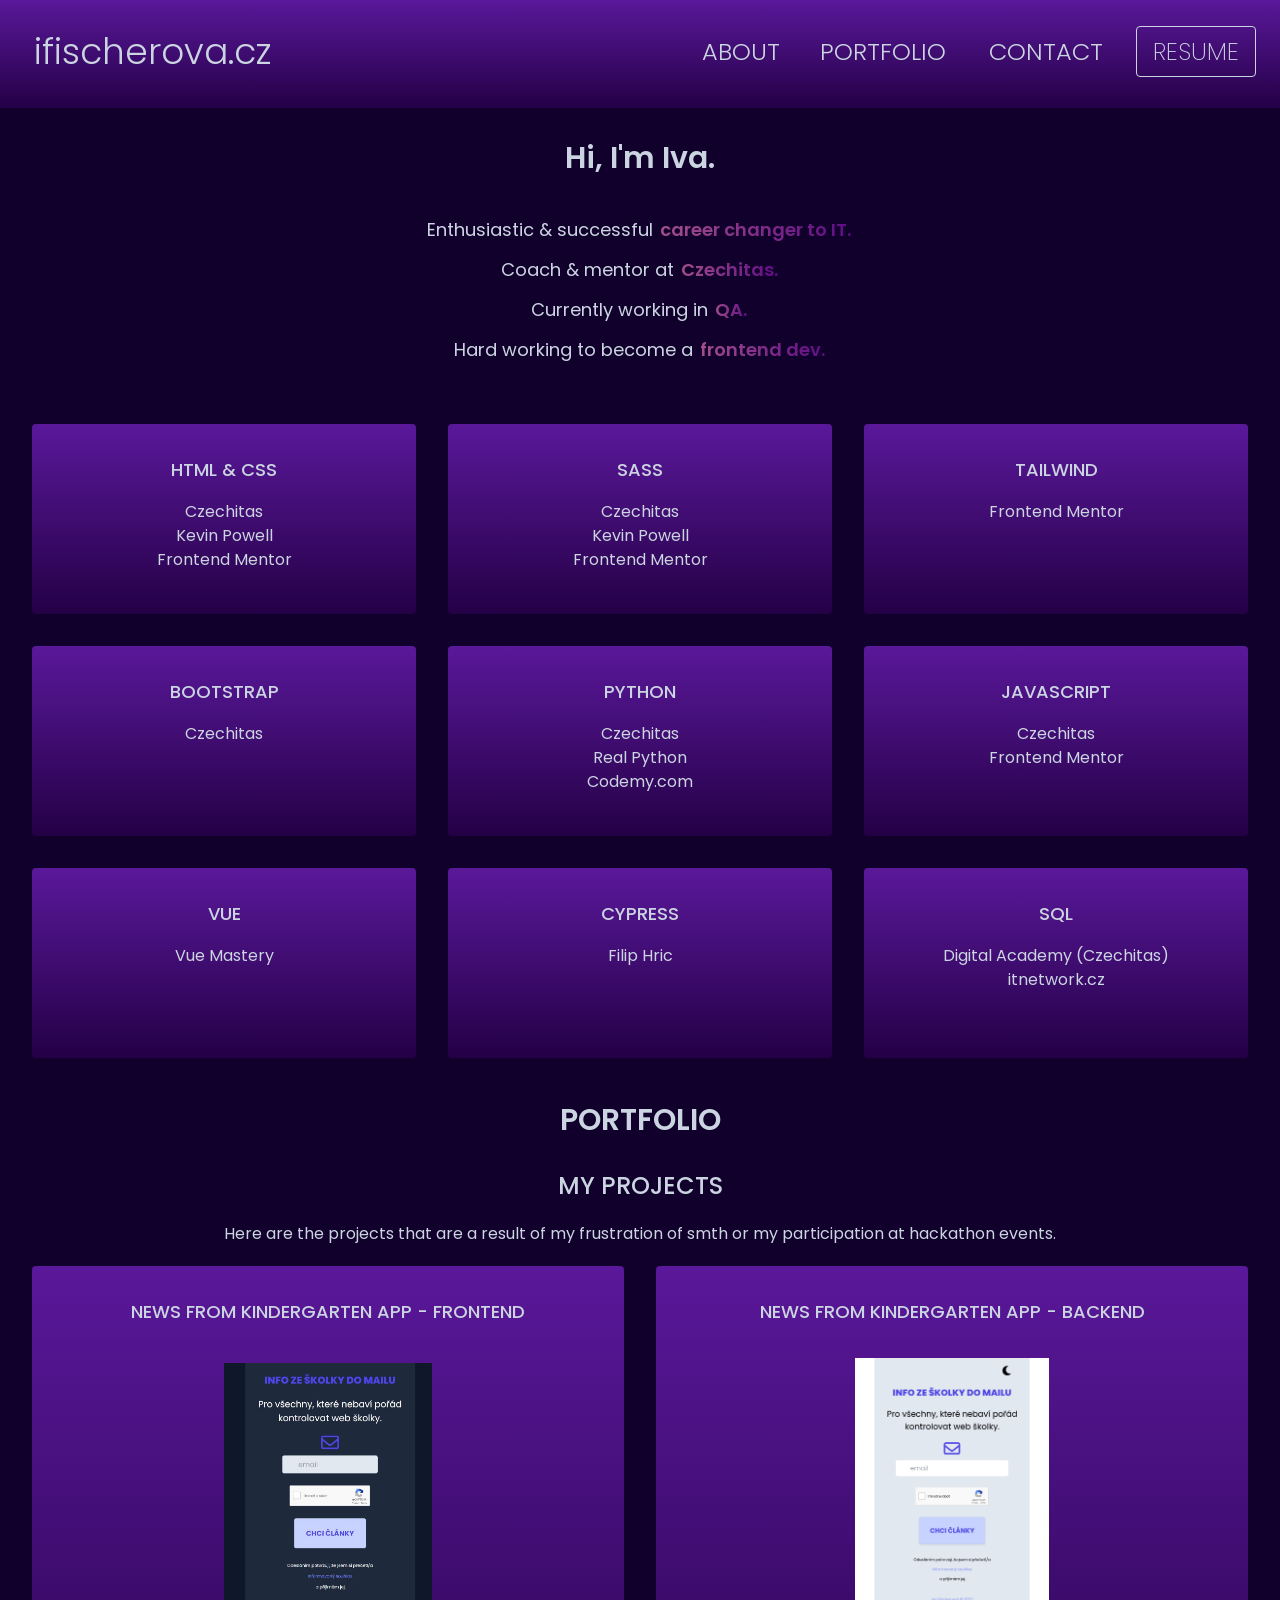
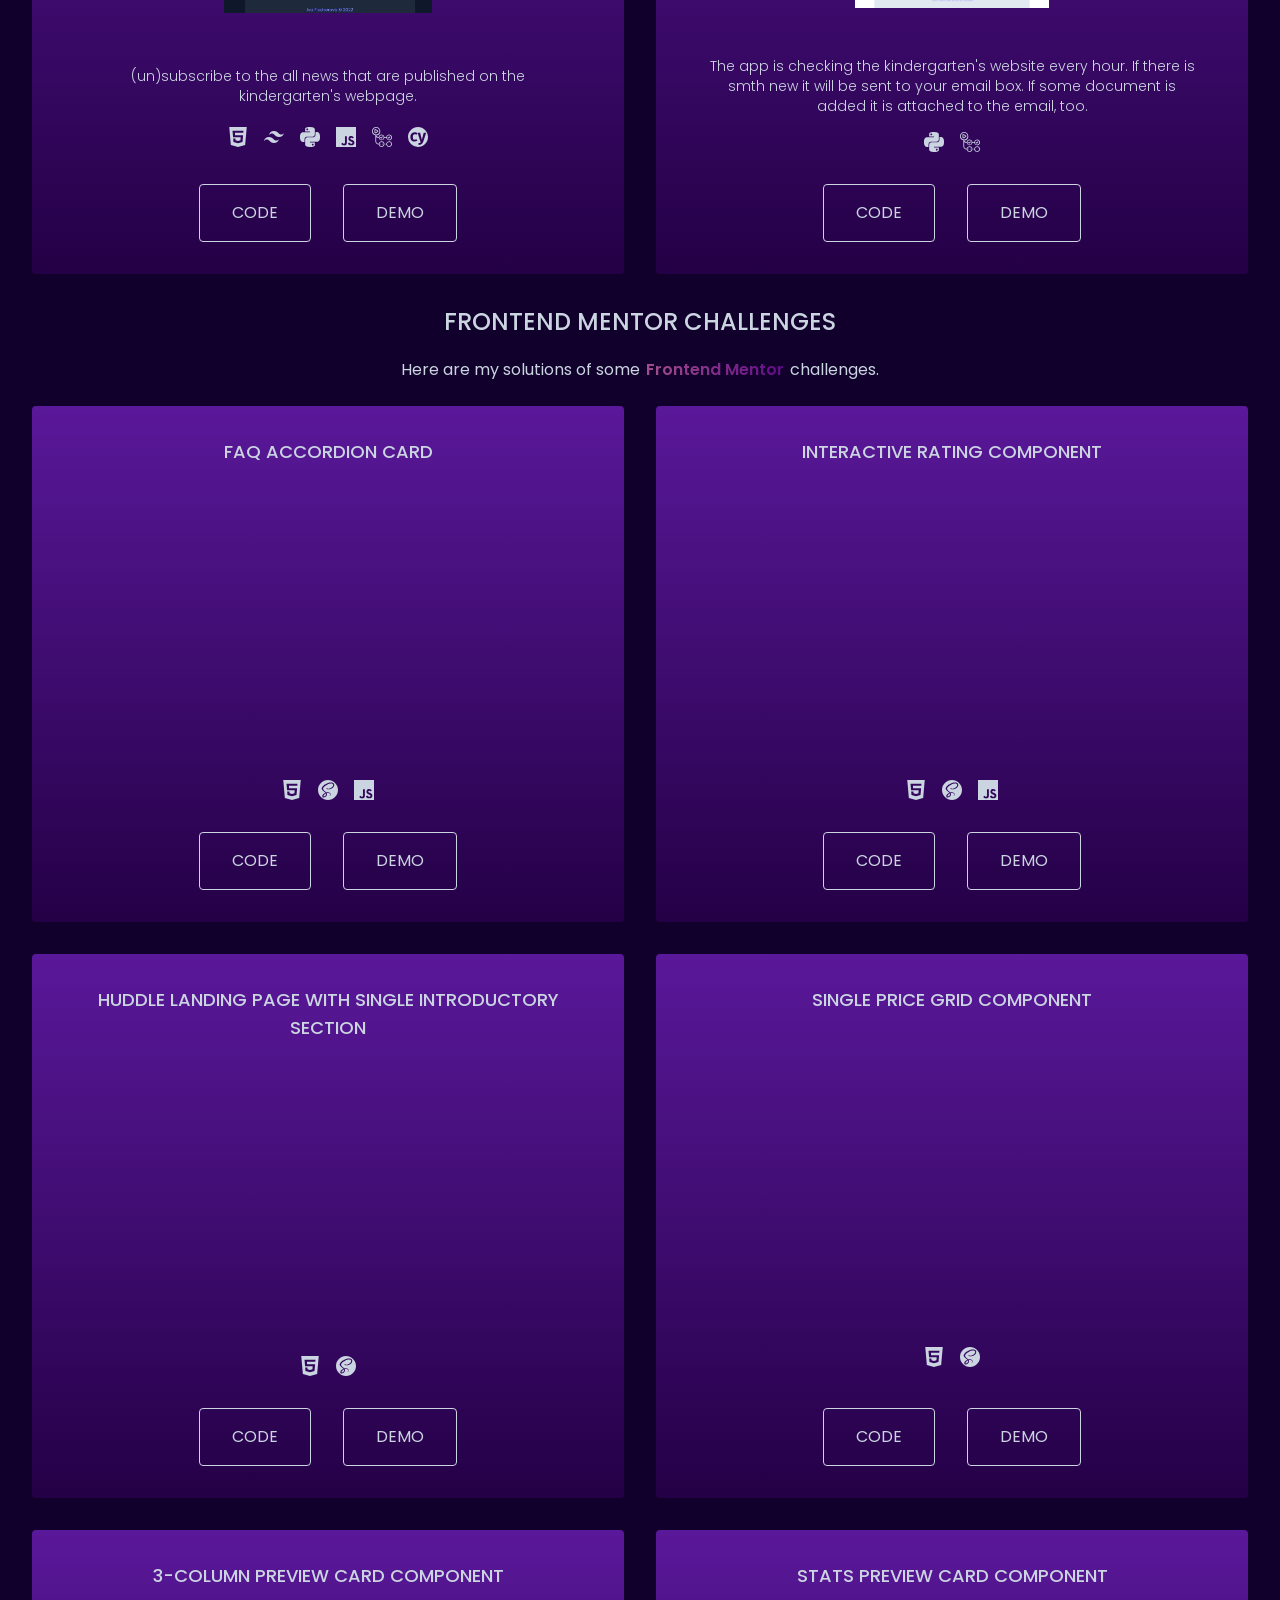
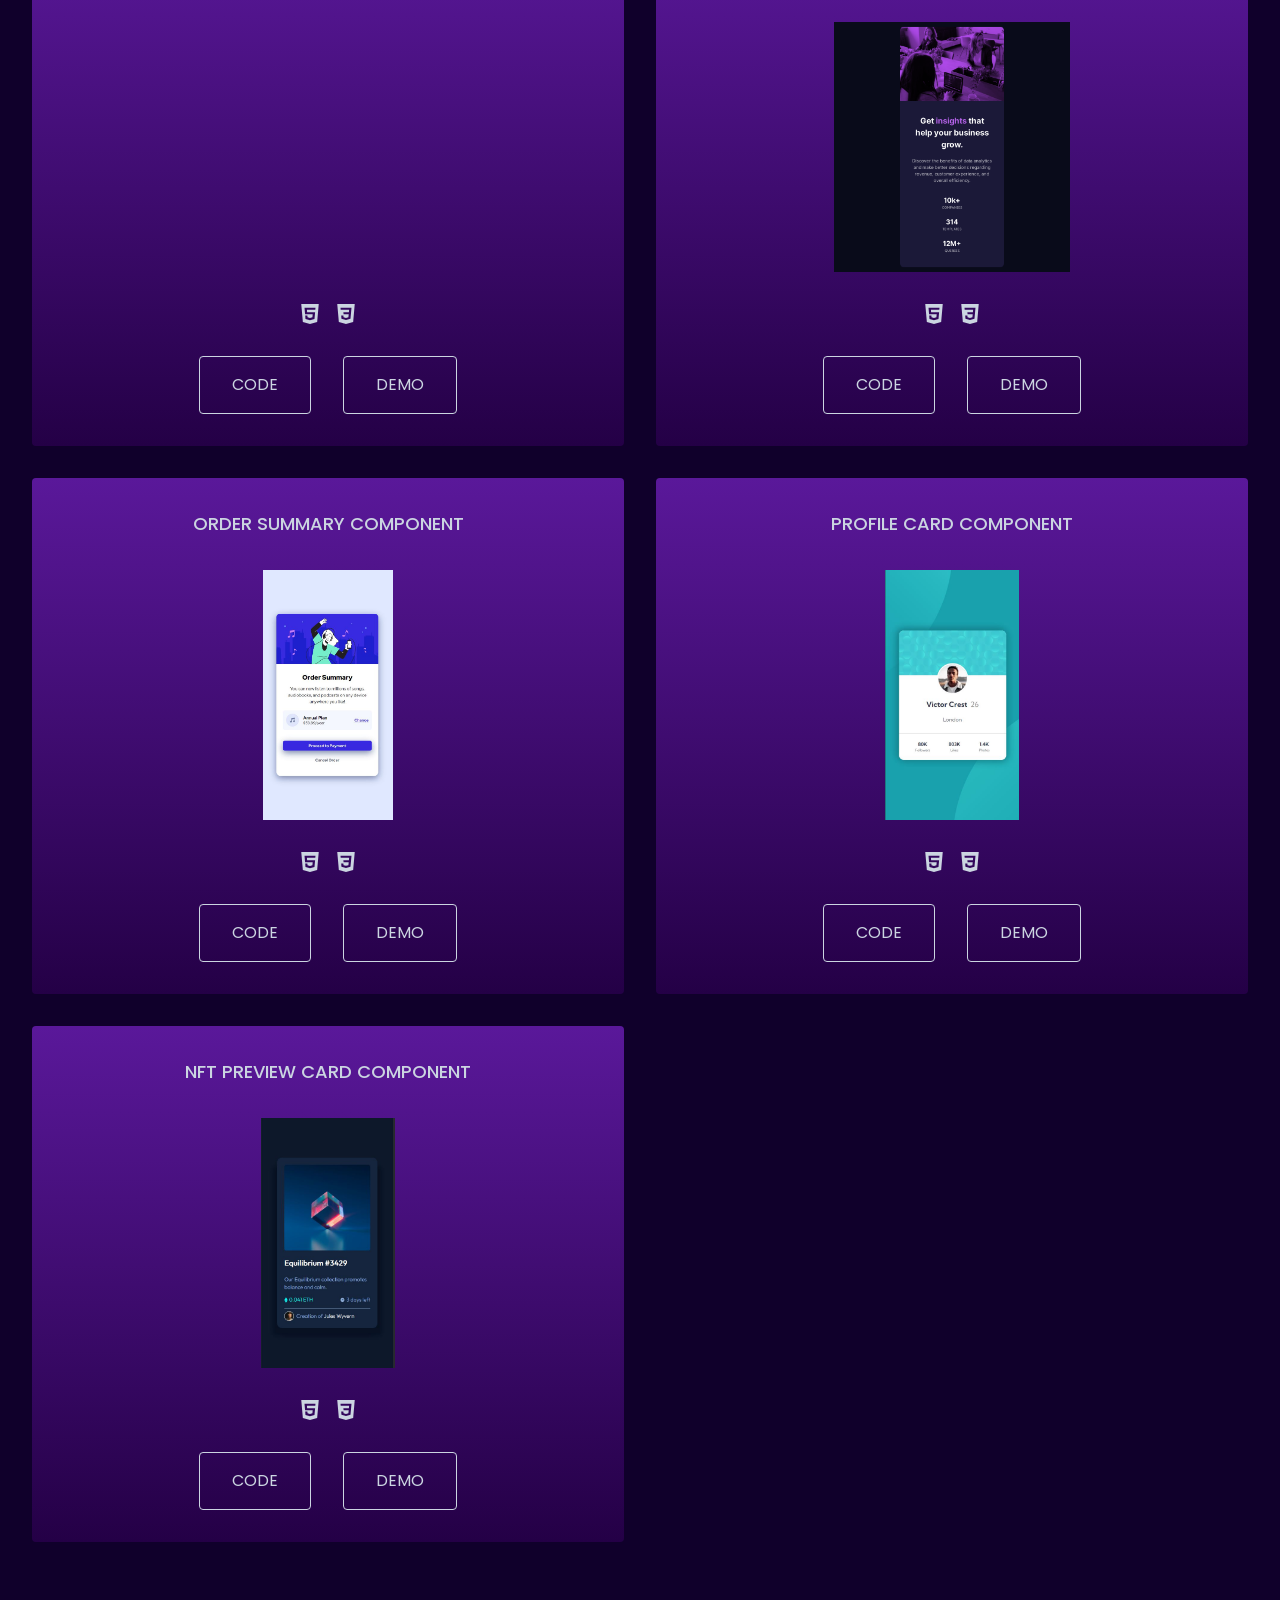
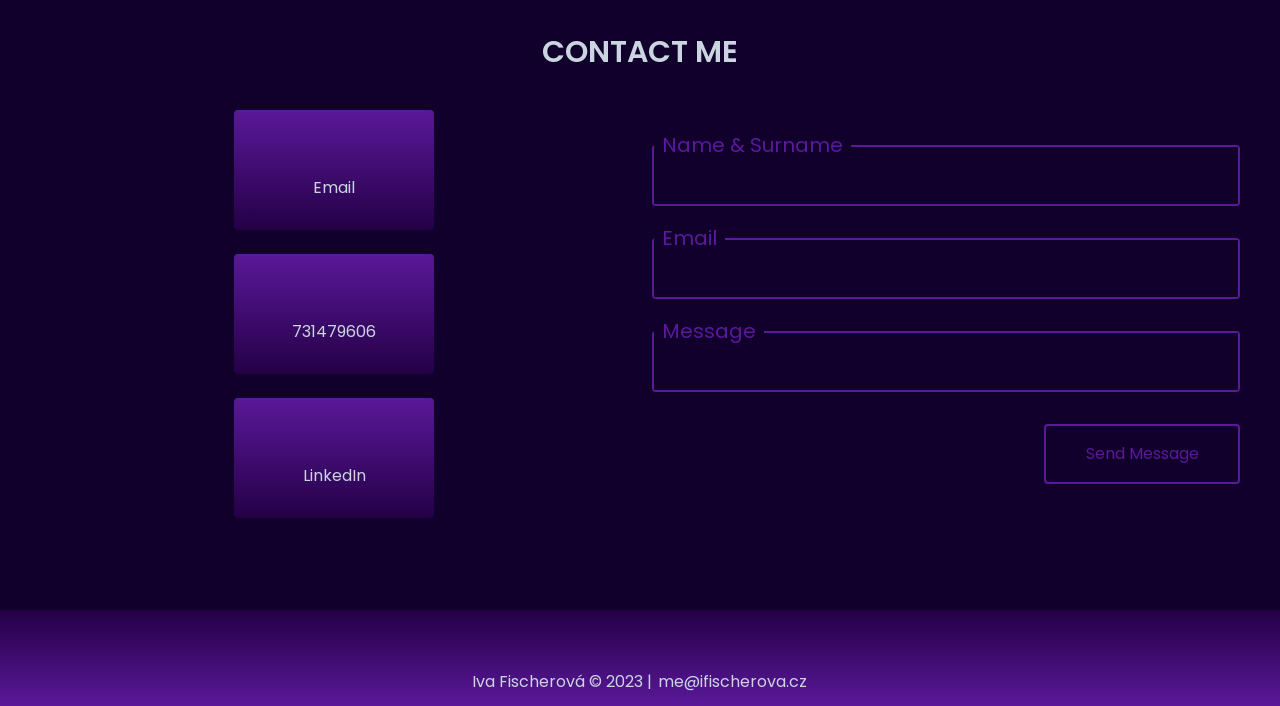
==== commit 15d5ef97: "Used technologies as icons in portfolio section." ====
--- a/_site/index.html
+++ b/_site/index.html
@@ -119,6 +119,7 @@
         </li>
         <li class="about__cards__item">
             <h3 class="about__cards__item__title">Bootstrap</h3>
+            <i class="fa-brands fa-bootstrap"></i>
             <p class="about__cards__item__text">Czechitas</p>
         </li>
         <li class="about__cards__item">
--- a/css/output.css
+++ b/css/output.css
@@ -1207,8 +1207,15 @@
 }
 
 .portfolio__card__technologies {
-  padding: 1rem;
-  text-align: center;
+  display: flex;
+  justify-content: space-between;
+}
+
+.portfolio__card__technologies__item {
+  margin-left: 0.5rem;
+  margin-right: 0.5rem;
+  border-radius: 0.25rem;
+  fill: #cbd5e1;
 }
 
 .portfolio__card__buttons {
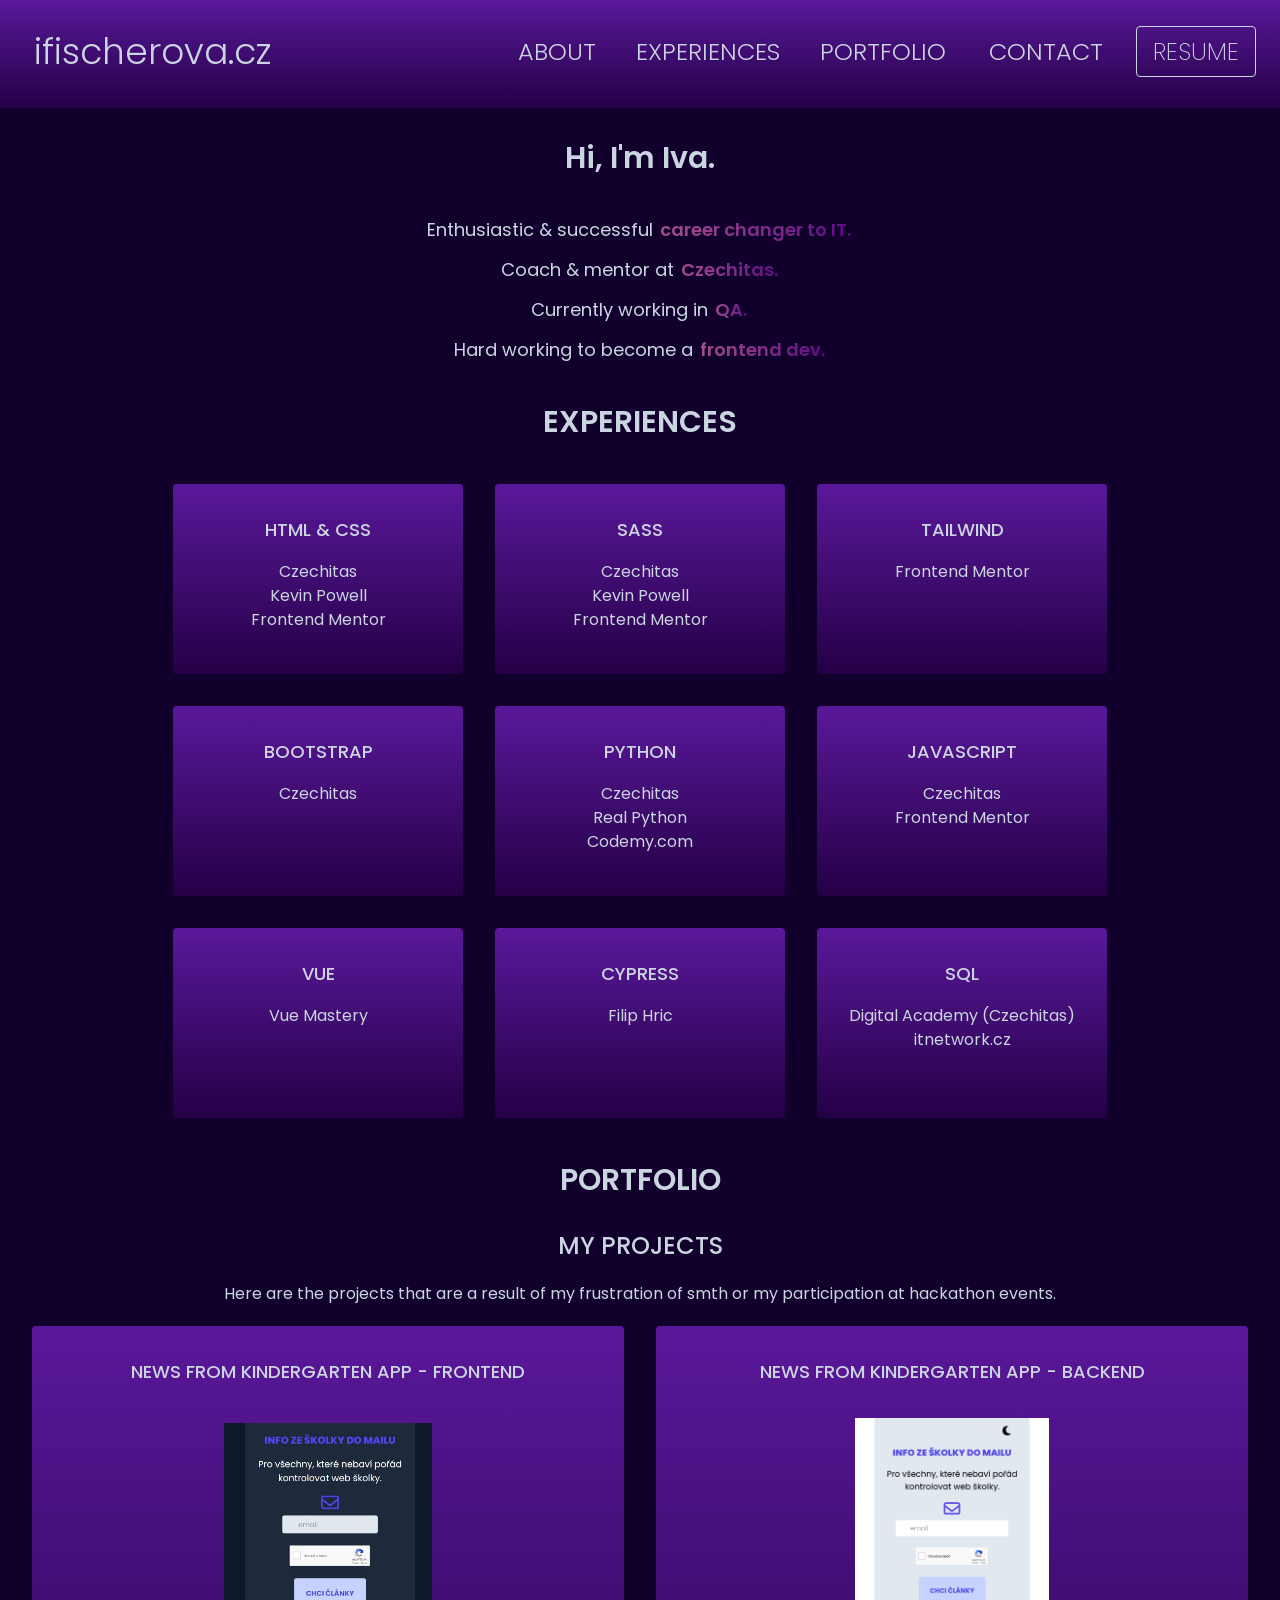
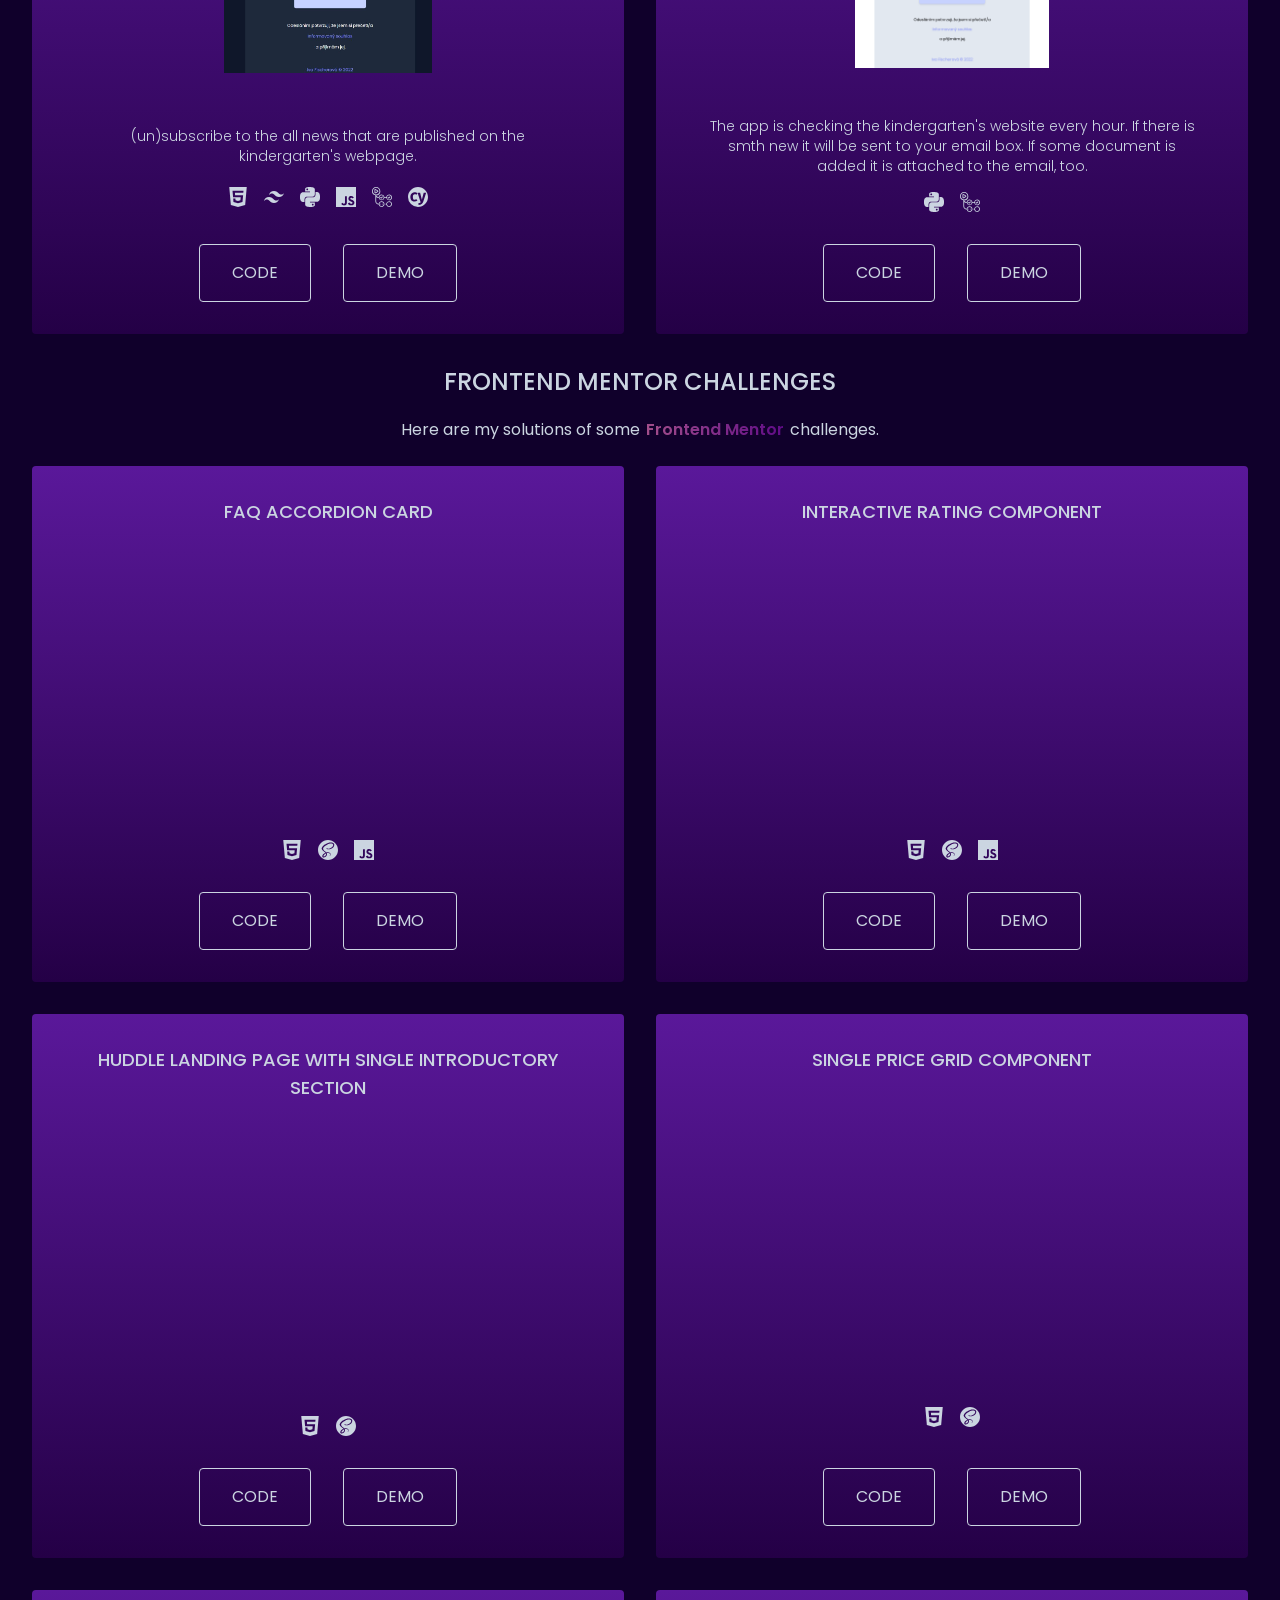
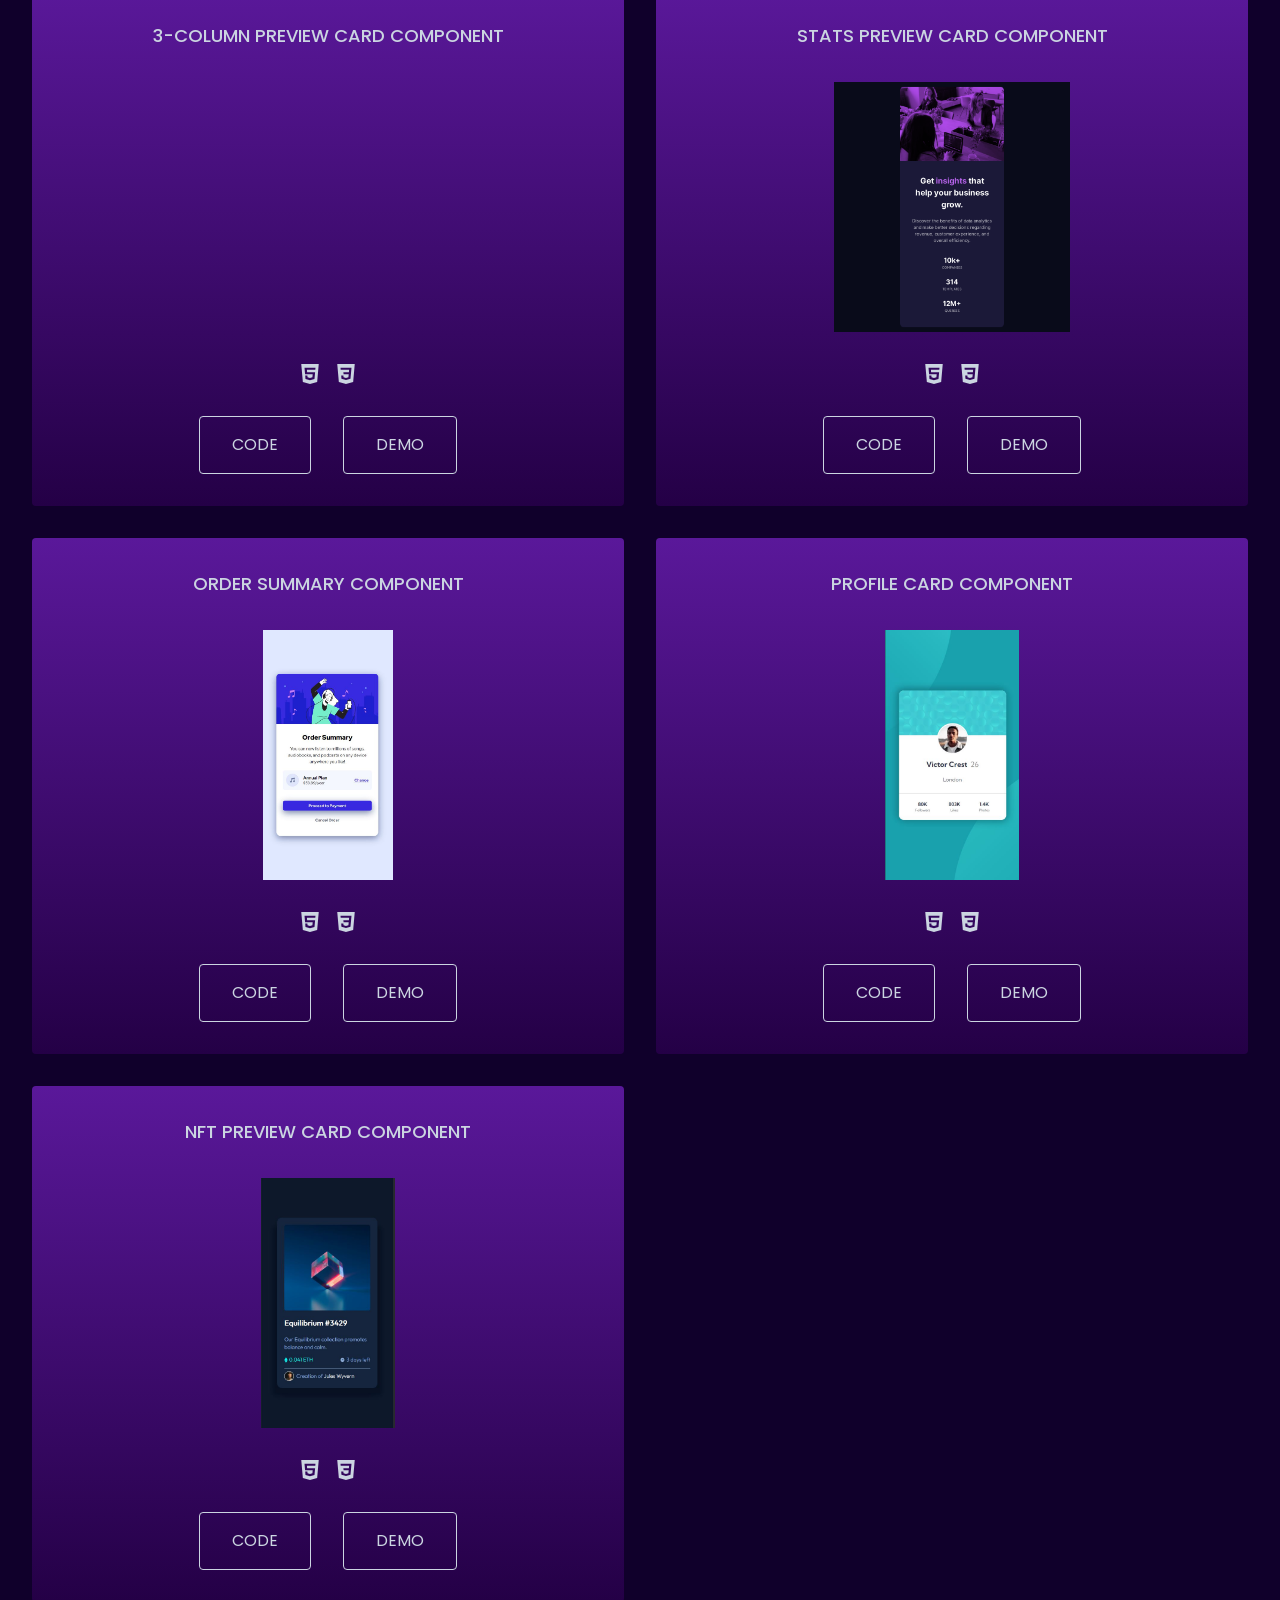
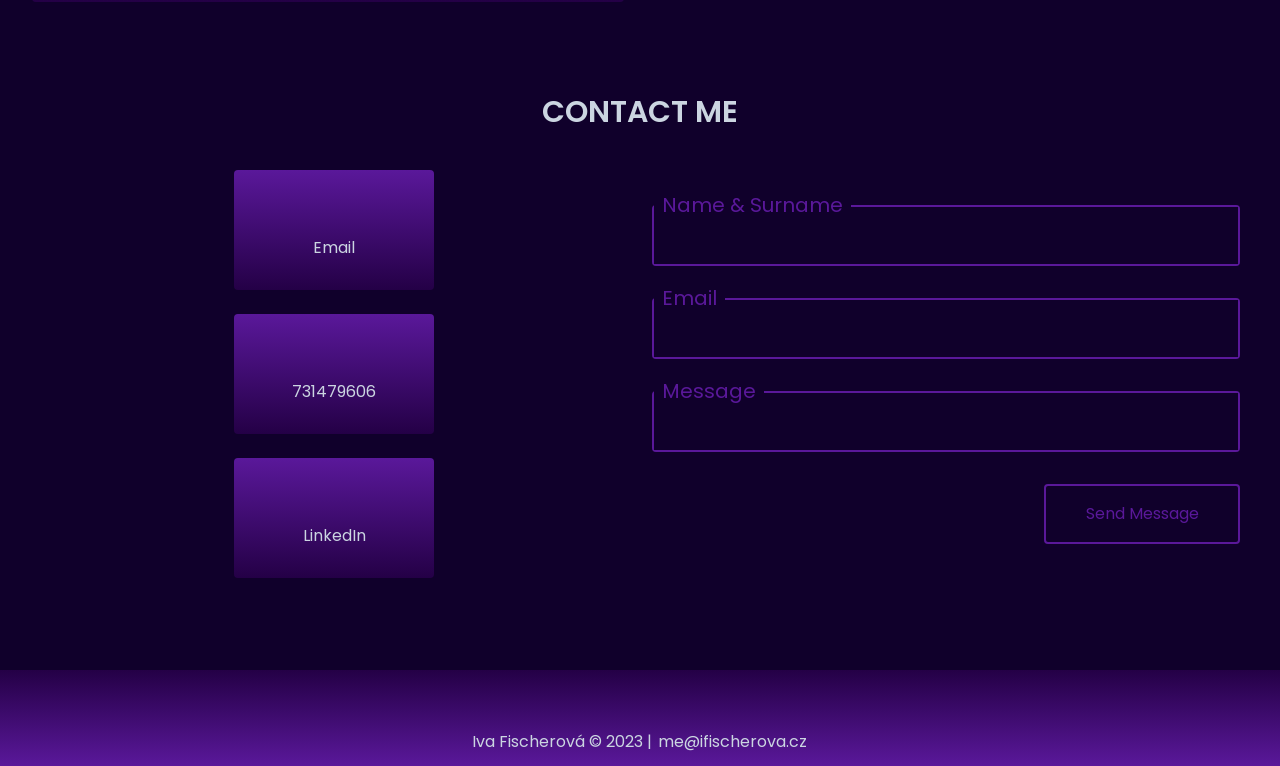
==== commit 44b27516: "Refactor about section to About and Experiences section." ====
--- a/_site/index.html
+++ b/_site/index.html
@@ -41,6 +41,7 @@
     <div class="nav">
         <nav class="w-full min-h-screen flex flex-col justify-start items-center bg-gradient-to-b from-violet to-dark-violet" id="hamburger-menu">
             <a class="nav__item--hamburger" href="#about" onclick="closeHamburgerMenu()" aria-label="Read more about Iva Fischerova in the About section."><span>About</span></a><br>
+            <a class="nav__item--hamburger" href="#experiences" onclick="closeHamburgerMenu()" aria-label="Read more about Iva Fischerova's experiences."><span>Experiences</span></a><br>
             <a class="nav__item--hamburger" href="#portfolio" onclick="closeHamburgerMenu()"  aria-label="Discover Iva's porftolio."><span>Portfolio</span></a><br>
             <a class="nav__item--hamburger" href="#contact" onclick="closeHamburgerMenu()"  aria-label="Read how to contact Iva."><span>Contact</span></a><br>
             <a class="nav__item--hamburger nav__item__btn--hamburger" onclick="closeHamburgerMenu()" href="/src/file.pdf" aria-label="Download Iva's CV."download="ficherova_iva_cv">Resume</a>
@@ -66,6 +67,7 @@
 <!-- desktop menu -->
     <div class="hidden md:inline-block md:w-4/5 md:text-right" id="sidebar-menu">
         <a class="nav__item" href="#about" aria-label="Read more about Iva Fischerova in the About section."><span>About</span></a>
+        <a class="nav__item" href="#experiences" aria-label="Read more about Iva Fischerova's experiences."><span>Experiences</span></a>
         <a class="nav__item" href="#portfolio" aria-label="Discover Iva's porftolio."><span>Portfolio</span> </a>
         <a class="nav__item" href="#contact" aria-label="Read how to contact Iva."><span>Contact</span> </a>
         <a class="nav__item nav__item__btn" href="/src/file.pdf" aria-label="Download Iva's CV." download="fischerova_iva_cv">Resume</a>
@@ -103,47 +105,48 @@
             </a>
         </li>
     </ul>
-
-    <ul class="about__cards">
-        <li class="about__cards__item">
-            <h3 class="about__cards__item__title">HTML & CSS</h3>
-            <p class="about__cards__item__text">Czechitas<br> Kevin Powell <br> Frontend Mentor</p>
-        </li>
-        <li class="about__cards__item">
-            <h3 class="about__cards__item__title">SASS</h3>
-            <p class="about__cards__item__text">Czechitas <br> Kevin Powell <br> Frontend Mentor </p>
-        </li>
-        <li class="about__cards__item">
-            <h3 class="about__cards__item__title">Tailwind</h3>
-            <p class="about__cards__item__text">Frontend Mentor</p>
-        </li>
-        <li class="about__cards__item">
-            <h3 class="about__cards__item__title">Bootstrap</h3>
-            <i class="fa-brands fa-bootstrap"></i>
-            <p class="about__cards__item__text">Czechitas</p>
-        </li>
-        <li class="about__cards__item">
-            <h3 class="about__cards__item__title">Python</h3>
-            <p class="about__cards__item__text">Czechitas <br> Real Python <br> Codemy.com</p>    
-        </li>
-        <li class="about__cards__item">
-            <h3 class="about__cards__item__title">JavaScript</h3>
-            <p class="about__cards__item__text">Czechitas <br> Frontend Mentor</p>
-        </li>
-        <li class="about__cards__item">
-            <h3 class="about__cards__item__title">Vue</h3>
-            <p class="about__cards__item__text">Vue Mastery</p>
-        </li>
-        <li class="about__cards__item">
-            <h3 class="about__cards__item__title">Cypress</h3>
-            <p class="about__cards__item__text">Filip Hric</p>
-        </li>
-        <li class="about__cards__item">
-            <h3 class="about__cards__item__title">SQL</h3>
-            <p class="about__cards__item__text">Digital Academy (Czechitas) <br> itnetwork.cz</p>
+</section>
+
+        <section id="experiences" class="experiences">
+    <h2 class="experiences__title">Experiences</h2>
+    <ul class="experiences__cards">
+        <li class="experiences__cards__item">
+            <h3 class="experiences__cards__item__title">HTML & CSS</h3>
+            <p class="experiences__cards__item__text">Czechitas<br> Kevin Powell <br> Frontend Mentor</p>
+        </li>
+        <li class="experiences__cards__item">
+            <h3 class="experiences__cards__item__title">SASS</h3>
+            <p class="experiences__cards__item__text">Czechitas <br> Kevin Powell <br> Frontend Mentor </p>
+        </li>
+        <li class="experiences__cards__item">
+            <h3 class="experiences__cards__item__title">Tailwind</h3>
+            <p class="experiences__cards__item__text">Frontend Mentor</p>
+        </li>
+        <li class="experiences__cards__item">
+            <h3 class="experiences__cards__item__title">Bootstrap</h3>
+            <p class="experiences__cards__item__text">Czechitas</p>
+        </li>
+        <li class="experiences__cards__item">
+            <h3 class="experiences__cards__item__title">Python</h3>
+            <p class="experiences__cards__item__text">Czechitas <br> Real Python <br> Codemy.com</p>    
+        </li>
+        <li class="experiences__cards__item">
+            <h3 class="experiences__cards__item__title">JavaScript</h3>
+            <p class="experiences__cards__item__text">Czechitas <br> Frontend Mentor</p>
+        </li>
+        <li class="experiences__cards__item">
+            <h3 class="experiences__cards__item__title">Vue</h3>
+            <p class="experiences__cards__item__text">Vue Mastery</p>
+        </li>
+        <li class="experiences__cards__item">
+            <h3 class="experiences__cards__item__title">Cypress</h3>
+            <p class="experiences__cards__item__text">Filip Hric</p>
+        </li>
+        <li class="experiences__cards__item">
+            <h3 class="experiences__cards__item__title">SQL</h3>
+            <p class="experiences__cards__item__text">Digital Academy (Czechitas) <br> itnetwork.cz</p>
         </li>
     </ul>
-
 </section>
 
         <section id="portfolio" class="portfolio">
@@ -368,33 +371,6 @@
                 </li>
             </ul>
     </section>
-
-    <!--<section class="portfolio__section--czechitas-projects">
-        <h3 class="portfolio__section__title">Czechitas projects</h3>
-            <p class="portfolio__section__description"></p>
-
-            <ul class="portfolio__section__cards">
-                <li class="portfolio__card">
-                    <h4 class="portfolio__card__title"></h4>
-                    <img class="portfolio__card__image" src="" alt="">
-                    <p class="portfolio__card__description"></p>
-                    <div class="portfolio__card__buttons">
-                        <a class="portfolio__card__button__github" href="" aria-label=""></a>
-                        <a class="portfolio__card__button__demo" href="" aria-label=""></a>
-                    </div>
-                </li>
-
-                <li class="portfolio__card">
-                    <h4 class="portfolio__card__title"></h4>
-                    <img class="portfolio__card__image" src="" alt="">
-                    <p class="portfolio__card__description"></p>
-                    <div class="portfolio__card__buttons">
-                        <a class="portfolio__card__button__github" href="" aria-label=""></a>
-                        <a class="portfolio__card__button__demo" href="" aria-label=""></a>
-                    </div>
-                </li>
-            </ul>
-    </section> -->
 </section>
 
         <section id="contact" class="contact">
--- a/css/output.css
+++ b/css/output.css
@@ -940,7 +940,49 @@
   font-weight: 600;
 }
 
-.about__cards {
+.about__text {
+  padding-top: 2rem;
+  padding-bottom: 1rem;
+  text-align: center;
+  font-size: 1.125rem;
+  line-height: 1.75rem;
+  font-weight: 400;
+}
+
+.about__text__item {
+  margin-top: 0.5rem;
+  margin-bottom: 0.5rem;
+}
+
+.about__text__link {
+  font-weight: 600;
+  text-decoration-line: none;
+}
+
+.about__text__link:hover {
+  --tw-text-opacity: 1;
+  color: rgb(203 213 225 / var(--tw-text-opacity));
+}
+
+.about__text__link:focus {
+  --tw-text-opacity: 1;
+  color: rgb(203 213 225 / var(--tw-text-opacity));
+}
+
+.about__text__link span {
+  background-image: linear-gradient(to right, var(--tw-gradient-stops));
+  --tw-gradient-from: #A4508B;
+  --tw-gradient-to: rgb(164 80 139 / 0);
+  --tw-gradient-stops: var(--tw-gradient-from), var(--tw-gradient-to);
+  --tw-gradient-to: #5F0A87;
+  -webkit-background-clip: text;
+          background-clip: text;
+  color: transparent;
+}
+
+/* experience section */
+
+.experiences__cards {
   display: grid;
   grid-template-columns: repeat(1, minmax(0, 1fr));
   justify-items: center;
@@ -950,12 +992,12 @@
 }
 
 @media (min-width: 600px) {
-  .about__cards {
+  .experiences__cards {
     grid-template-columns: repeat(3, minmax(0, 1fr));
   }
 }
 
-.about__cards__item {
+.experiences__cards__item {
   display: flex;
   height: 190px;
   width: 100%;
@@ -971,7 +1013,7 @@
   padding: 2rem;
 }
 
-.about__cards__item:hover {
+.experiences__cards__item:hover {
   background-image: linear-gradient(to right, var(--tw-gradient-stops));
   --tw-gradient-from: #A4508B;
   --tw-gradient-to: rgb(164 80 139 / 0);
@@ -980,62 +1022,22 @@
 }
 
 @media (min-width: 600px) {
-  .about__cards__item {
+  .experiences__cards__item {
     justify-content: flex-start;
   }
 }
 
-.about__cards__item__title {
+.experiences__cards__item__title {
   font-size: 1.125rem;
   line-height: 1.75rem;
   font-weight: 500;
   text-transform: uppercase;
 }
 
-.about__cards__item__text {
+.experiences__cards__item__text {
   margin-top: 1rem;
   text-align: center;
   font-weight: 400;
-}
-
-.about__text {
-  padding-top: 2rem;
-  padding-bottom: 1rem;
-  text-align: center;
-  font-size: 1.125rem;
-  line-height: 1.75rem;
-  font-weight: 400;
-}
-
-.about__text__item {
-  margin-top: 0.5rem;
-  margin-bottom: 0.5rem;
-}
-
-.about__text__link {
-  font-weight: 600;
-  text-decoration-line: none;
-}
-
-.about__text__link:hover {
-  --tw-text-opacity: 1;
-  color: rgb(203 213 225 / var(--tw-text-opacity));
-}
-
-.about__text__link:focus {
-  --tw-text-opacity: 1;
-  color: rgb(203 213 225 / var(--tw-text-opacity));
-}
-
-.about__text__link span {
-  background-image: linear-gradient(to right, var(--tw-gradient-stops));
-  --tw-gradient-from: #A4508B;
-  --tw-gradient-to: rgb(164 80 139 / 0);
-  --tw-gradient-stops: var(--tw-gradient-from), var(--tw-gradient-to);
-  --tw-gradient-to: #5F0A87;
-  -webkit-background-clip: text;
-          background-clip: text;
-  color: transparent;
 }
 
 /* experiences */
@@ -1052,18 +1054,6 @@
   line-height: 2.25rem;
   font-weight: 600;
   text-transform: uppercase;
-}
-
-.experiences__container {
-  display: grid;
-  grid-template-columns: repeat(2, minmax(0, 1fr));
-  gap: 2rem;
-  background-image: linear-gradient(to bottom, var(--tw-gradient-stops));
-  --tw-gradient-from: #5A189A;
-  --tw-gradient-to: rgb(90 24 154 / 0);
-  --tw-gradient-stops: var(--tw-gradient-from), var(--tw-gradient-to);
-  --tw-gradient-to: #240046;
-  padding: 1.5rem;
 }
 
 /* portfolio section */
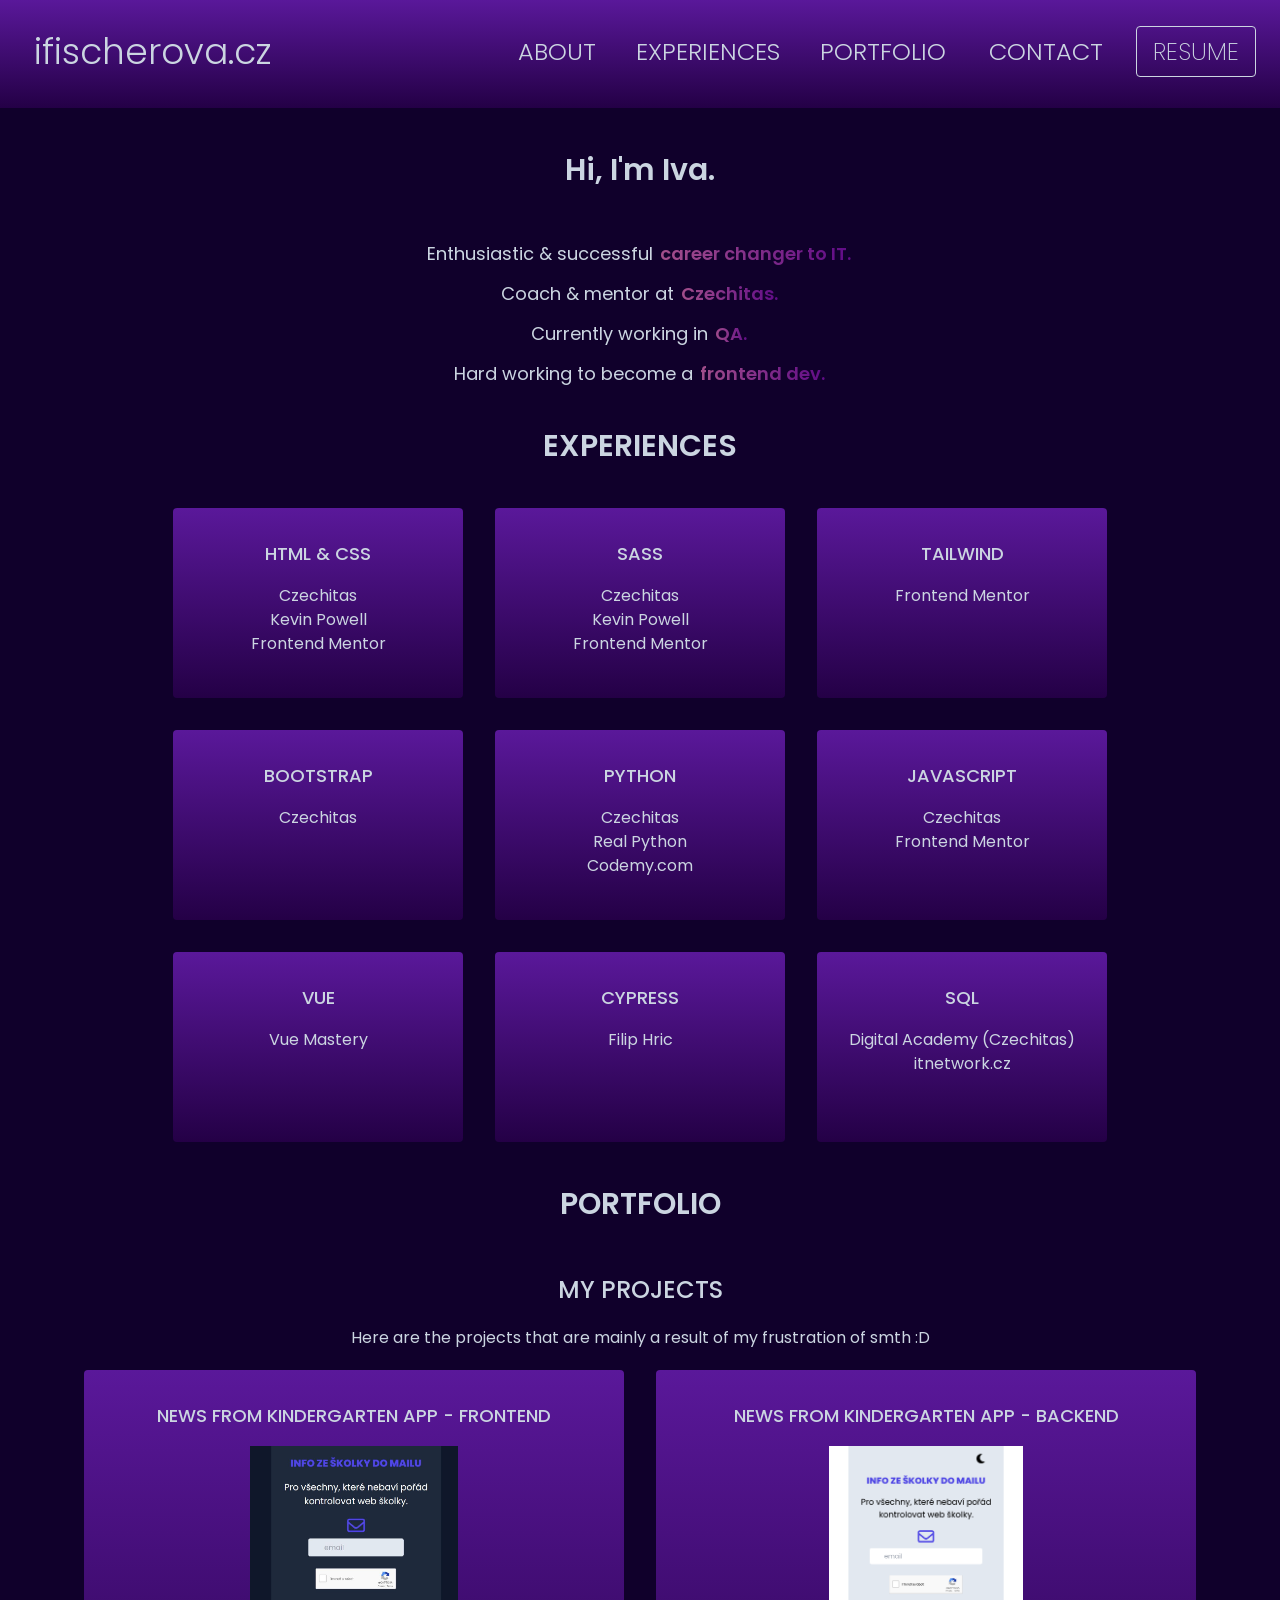
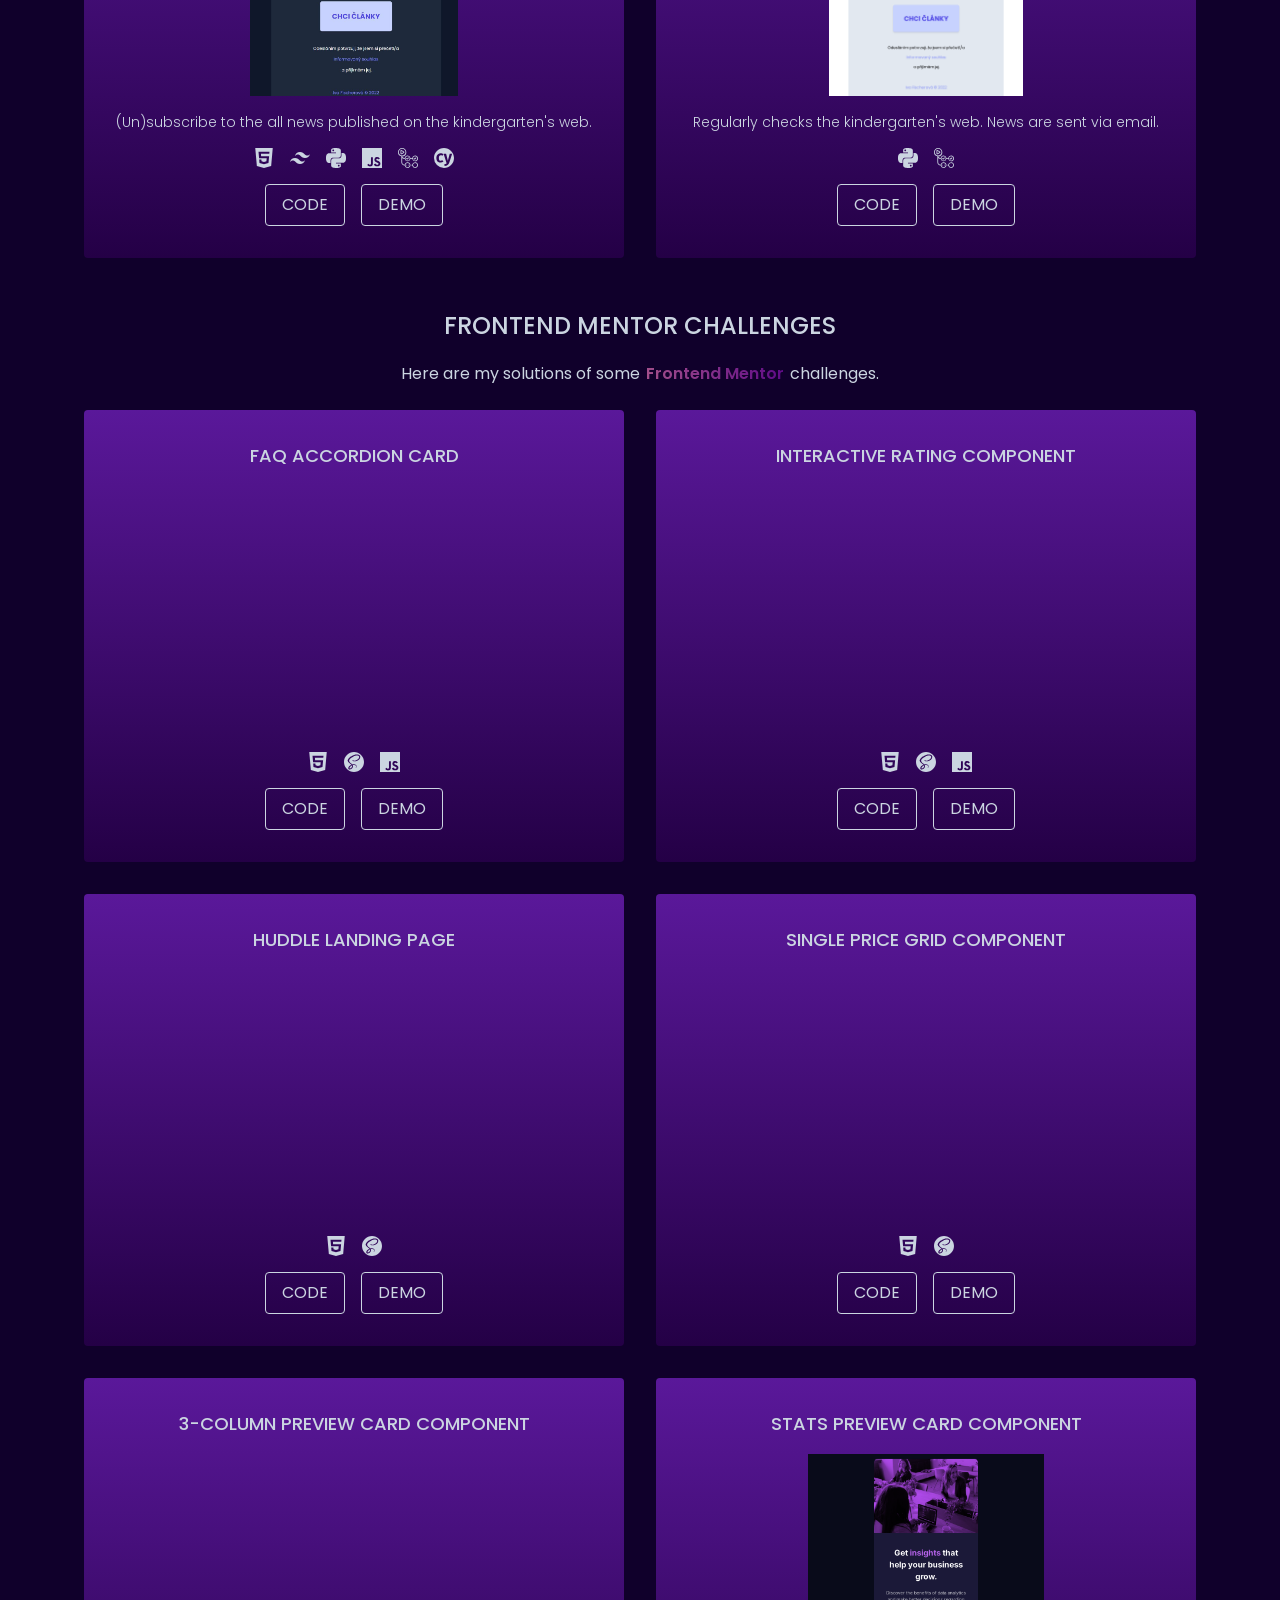
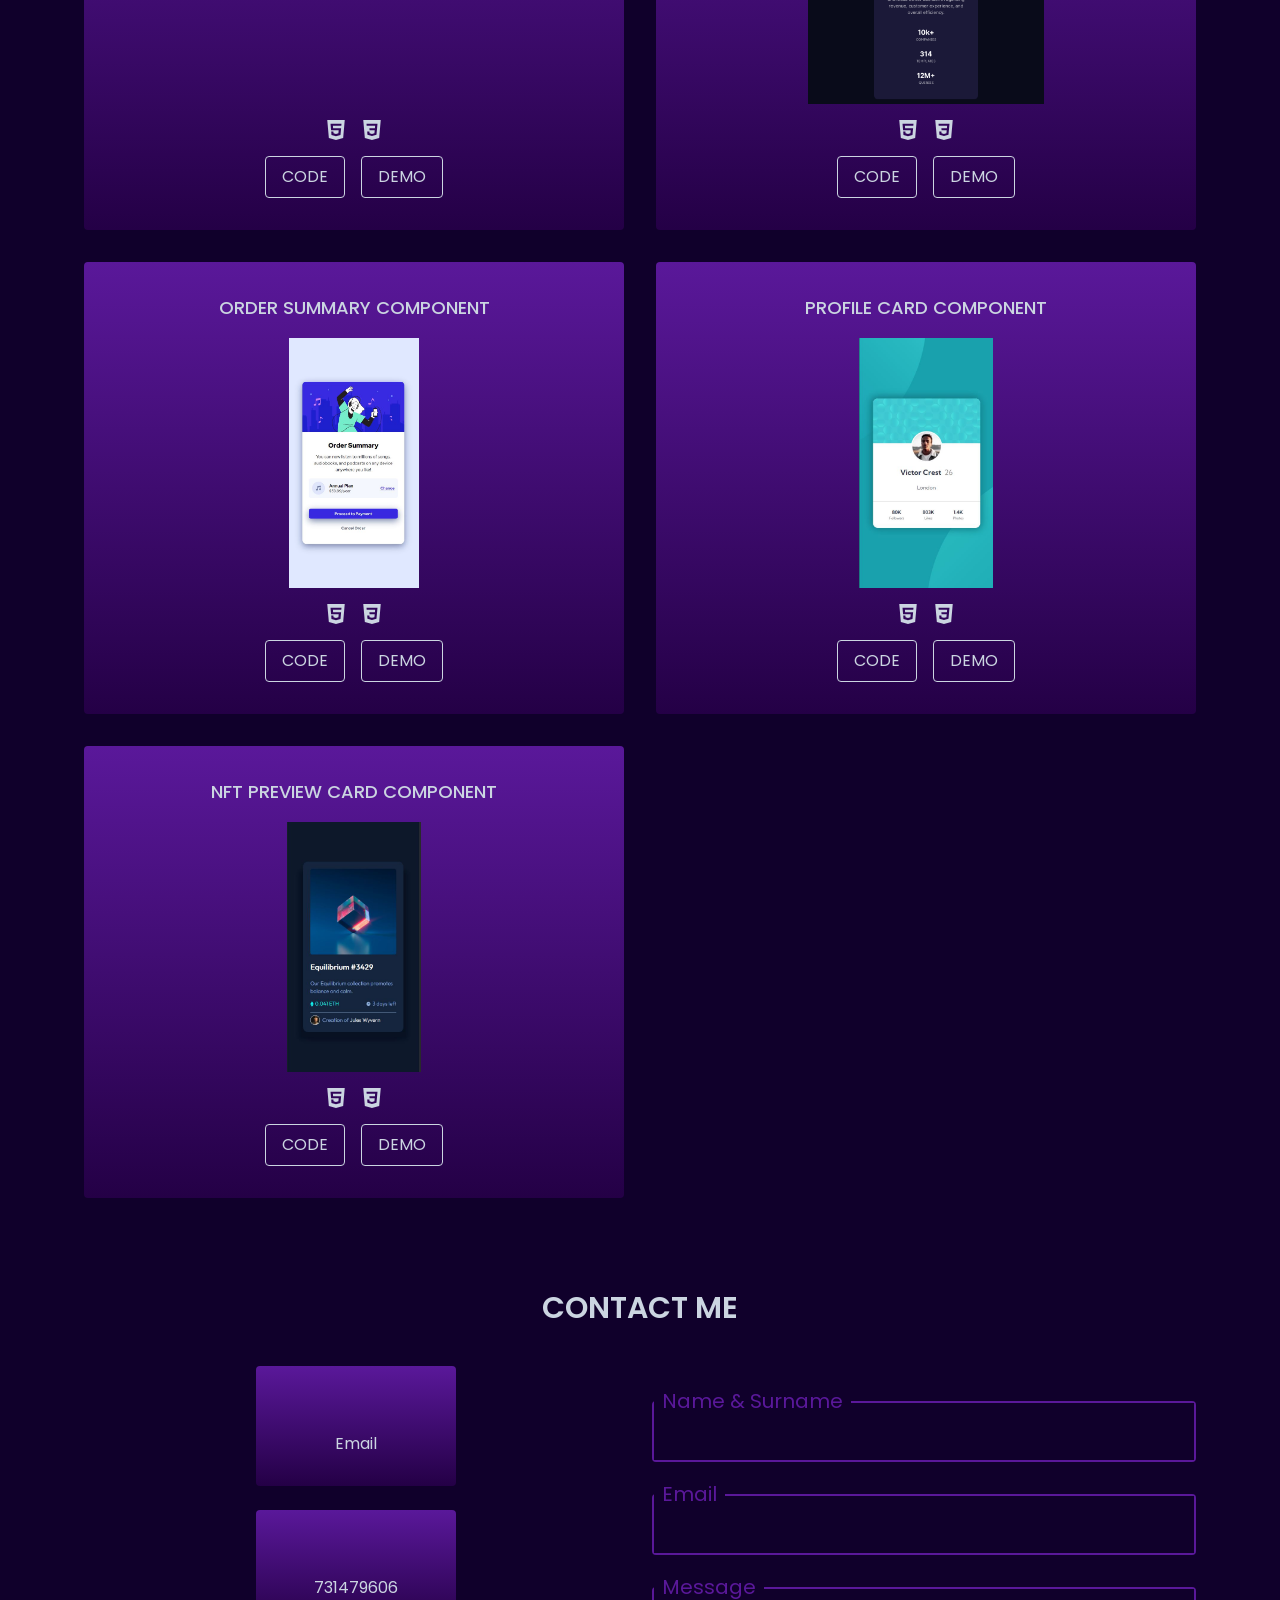
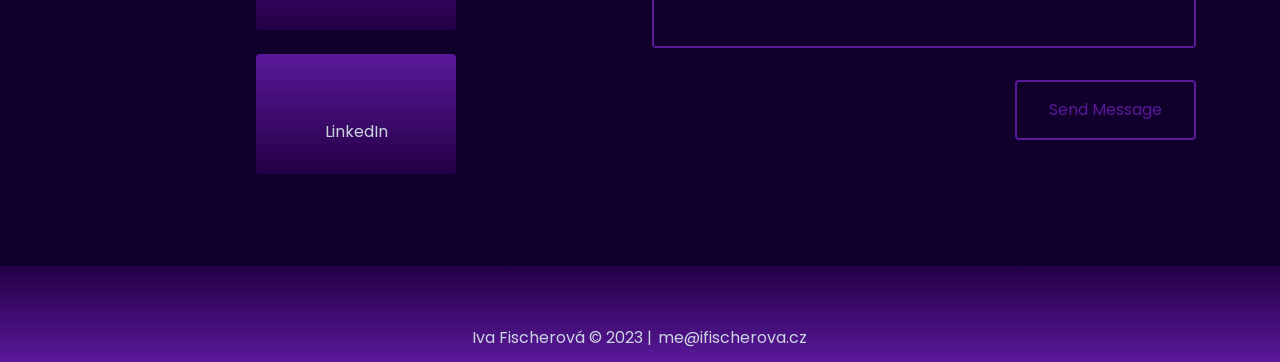
==== commit c5b56e6b: "Change tablet breaktpoint, fix content layout." ====
--- a/_site/index.html
+++ b/_site/index.html
@@ -65,7 +65,7 @@
 <!-- end of hamburger icon -->
 
 <!-- desktop menu -->
-    <div class="hidden md:inline-block md:w-4/5 md:text-right" id="sidebar-menu">
+    <div class="hidden md:inline-block md:w-5/6 md:text-right" id="sidebar-menu">
         <a class="nav__item" href="#about" aria-label="Read more about Iva Fischerova in the About section."><span>About</span></a>
         <a class="nav__item" href="#experiences" aria-label="Read more about Iva Fischerova's experiences."><span>Experiences</span></a>
         <a class="nav__item" href="#portfolio" aria-label="Discover Iva's porftolio."><span>Portfolio</span> </a>
@@ -155,14 +155,13 @@
 
     <section class="portfolio__section--my-projects">
         <h3 class="portfolio__section__title">My projects</h3>
-            <p class="portfolio__section__description">Here are the projects that are a result of my frustration of smth or my participation at hackathon events.</p>
+            <p class="portfolio__section__description">Here are the projects that are mainly a result of my frustration of smth :D </p>
 
             <ul class="portfolio__section__cards">
                 <li class="portfolio__card">
                     <h4 class="portfolio__card__title">News from kindergarten app - frontend</h4>
                     <img class="portfolio__card__image" src="/images/ms-vinicna-info-dark-theme.JPG" alt="Main page of the ms-vinicna-info app in darkmode.">
-                    <p class="portfolio__card__description">(un)subscribe to the all news that are published on the kindergarten's webpage.
-                    </p>
+                    <p class="portfolio__card__description">(Un)subscribe to the all news published on the kindergarten's web.</p>
                     <ul class="portfolio__card__technologies">
                         <li class="portfolio__card__technologies__item">
                             <svg role="img" viewBox="0 0 24 24" xmlns="http://www.w3.org/2000/svg" width="20" height="20"><title>HTML5</title><path d="M1.5 0h21l-1.91 21.563L11.977 24l-8.564-2.438L1.5 0zm7.031 9.75l-.232-2.718 10.059.003.23-2.622L5.412 4.41l.698 8.01h9.126l-.326 3.426-2.91.804-2.955-.81-.188-2.11H6.248l.33 4.171L12 19.351l5.379-1.443.744-8.157H8.531z"/></svg>
@@ -192,9 +191,7 @@
                 <li class="portfolio__card">
                     <h4 class="portfolio__card__title">News from kindergarten app - backend</h4>
                     <img class="portfolio__card__image" src="/images/ms-vinicna-info-light-theme.png" alt="Main page of the ms-vinicna-info app in light mode.">
-                    <p class="portfolio__card__description">The app is checking the kindergarten's 
-                        website every hour. If there is smth new it will be sent to your email box. 
-                        If some document is added it is attached to the email, too. </p>
+                    <p class="portfolio__card__description">Regularly checks the kindergarten's web. News are sent via email. </p>
                     <ul class="portfolio__card__technologies">
                          <li class="portfolio__card__technologies__item">
                             <svg role="img" viewBox="0 0 24 24" xmlns="http://www.w3.org/2000/svg" width="20" height="20"><title>Python</title><path d="M14.25.18l.9.2.73.26.59.3.45.32.34.34.25.34.16.33.1.3.04.26.02.2-.01.13V8.5l-.05.63-.13.55-.21.46-.26.38-.3.31-.33.25-.35.19-.35.14-.33.1-.3.07-.26.04-.21.02H8.77l-.69.05-.59.14-.5.22-.41.27-.33.32-.27.35-.2.36-.15.37-.1.35-.07.32-.04.27-.02.21v3.06H3.17l-.21-.03-.28-.07-.32-.12-.35-.18-.36-.26-.36-.36-.35-.46-.32-.59-.28-.73-.21-.88-.14-1.05-.05-1.23.06-1.22.16-1.04.24-.87.32-.71.36-.57.4-.44.42-.33.42-.24.4-.16.36-.1.32-.05.24-.01h.16l.06.01h8.16v-.83H6.18l-.01-2.75-.02-.37.05-.34.11-.31.17-.28.25-.26.31-.23.38-.2.44-.18.51-.15.58-.12.64-.1.71-.06.77-.04.84-.02 1.27.05zm-6.3 1.98l-.23.33-.08.41.08.41.23.34.33.22.41.09.41-.09.33-.22.23-.34.08-.41-.08-.41-.23-.33-.33-.22-.41-.09-.41.09zm13.09 3.95l.28.06.32.12.35.18.36.27.36.35.35.47.32.59.28.73.21.88.14 1.04.05 1.23-.06 1.23-.16 1.04-.24.86-.32.71-.36.57-.4.45-.42.33-.42.24-.4.16-.36.09-.32.05-.24.02-.16-.01h-8.22v.82h5.84l.01 2.76.02.36-.05.34-.11.31-.17.29-.25.25-.31.24-.38.2-.44.17-.51.15-.58.13-.64.09-.71.07-.77.04-.84.01-1.27-.04-1.07-.14-.9-.2-.73-.25-.59-.3-.45-.33-.34-.34-.25-.34-.16-.33-.1-.3-.04-.25-.02-.2.01-.13v-5.34l.05-.64.13-.54.21-.46.26-.38.3-.32.33-.24.35-.2.35-.14.33-.1.3-.06.26-.04.21-.02.13-.01h5.84l.69-.05.59-.14.5-.21.41-.28.33-.32.27-.35.2-.36.15-.36.1-.35.07-.32.04-.28.02-.21V6.07h2.09l.14.01zm-6.47 14.25l-.23.33-.08.41.08.41.23.33.33.23.41.08.41-.08.33-.23.23-.33.08-.41-.08-.41-.23-.33-.33-.23-.41-.08-.41.08z"/></svg>
@@ -258,7 +255,7 @@
                     </div>
                 </li>
                 <li class="portfolio__card">
-                    <h3 class="portfolio__card__title">Huddle landing page with single introductory section</h3>
+                    <h3 class="portfolio__card__title">Huddle landing page</h3>
                     <img class="portfolio__card__image" src="/images/huddle-landing-page.jpg" alt="">
                     <ul class="portfolio__card__technologies">
                         <li class="portfolio__card__technologies__item">
--- a/css/output.css
+++ b/css/output.css
@@ -783,8 +783,8 @@
 
 .nav__item {
   width: 100%;
-  padding-left: 1rem;
-  padding-right: 1rem;
+  padding-left: 0.5rem;
+  padding-right: 0.5rem;
   text-align: center;
   font-size: 1.5rem;
   line-height: 2rem;
@@ -802,6 +802,13 @@
   --tw-scale-x: 1.1;
   --tw-scale-y: 1.1;
   transform: translate(var(--tw-translate-x), var(--tw-translate-y)) rotate(var(--tw-rotate)) skewX(var(--tw-skew-x)) skewY(var(--tw-skew-y)) scaleX(var(--tw-scale-x)) scaleY(var(--tw-scale-y));
+}
+
+@media (min-width: 1200px) {
+  .nav__item {
+    padding-left: 1rem;
+    padding-right: 1rem;
+  }
 }
 
 .nav__item--hamburger {
@@ -934,6 +941,8 @@
 }
 
 .about__title {
+  margin-top: 0.75rem;
+  margin-bottom: 0.75rem;
   text-align: center;
   font-size: 1.875rem;
   line-height: 2.25rem;
@@ -981,6 +990,20 @@
 }
 
 /* experience section */
+
+.experiences {
+  max-width: 1332px;
+}
+
+.experiences__title {
+  margin-top: 0.75rem;
+  margin-bottom: 0.75rem;
+  text-align: center;
+  font-size: 1.875rem;
+  line-height: 2.25rem;
+  font-weight: 600;
+  text-transform: uppercase;
+}
 
 .experiences__cards {
   display: grid;
@@ -1040,22 +1063,6 @@
   font-weight: 400;
 }
 
-/* experiences */
-
-.experiences {
-  max-width: 1332px;
-}
-
-.experiences__title {
-  margin-top: 0.75rem;
-  margin-bottom: 0.75rem;
-  text-align: center;
-  font-size: 1.875rem;
-  line-height: 2.25rem;
-  font-weight: 600;
-  text-transform: uppercase;
-}
-
 /* portfolio section */
 
 .portfolio {
@@ -1072,7 +1079,8 @@
   text-transform: uppercase;
 }
 
-.portfolio__section--my-projects {
+.portfolio__section--my-projects,
+  .portfolio__section--frontendmentor-projects {
   display: flex;
   flex-direction: column;
   align-items: center;
@@ -1080,7 +1088,7 @@
 }
 
 .portfolio__section__title {
-  margin-top: 1.25rem;
+  margin-top: 2.5rem;
   text-align: center;
   font-size: 1.5rem;
   line-height: 2rem;
@@ -1125,6 +1133,7 @@
 .portfolio__section__cards {
   margin-bottom: 0.75rem;
   display: grid;
+  width: 100%;
   grid-template-columns: repeat(1, minmax(0, 1fr));
   align-items: center;
   justify-content: center;
@@ -1176,8 +1185,8 @@
 
 .portfolio__card__image {
   margin: auto;
-  margin-top: 2rem;
-  margin-bottom: 2rem;
+  margin-top: 1rem;
+  margin-bottom: 1rem;
   display: block;
   height: 250px;
 }
@@ -1189,7 +1198,7 @@
 }
 
 .portfolio__card__description {
-  padding: 1rem;
+  padding-bottom: 1rem;
   text-align: center;
   font-size: 0.875rem;
   line-height: 1.25rem;
@@ -1209,17 +1218,11 @@
 }
 
 .portfolio__card__buttons {
-  margin-top: 2rem;
+  margin-top: 1rem;
   display: flex;
-  flex-direction: column;
+  flex-direction: row;
   align-items: center;
   justify-content: center;
-}
-
-@media (min-width: 900px) {
-  .portfolio__card__buttons {
-    flex-direction: row;
-  }
 }
 
 .portfolio__card__button__github,
@@ -1229,10 +1232,10 @@
   border-width: 1px;
   --tw-border-opacity: 1;
   border-color: rgb(203 213 225 / var(--tw-border-opacity));
-  padding-top: 1rem;
-  padding-bottom: 1rem;
-  padding-left: 2rem;
-  padding-right: 2rem;
+  padding-top: 0.5rem;
+  padding-bottom: 0.5rem;
+  padding-left: 1rem;
+  padding-right: 1rem;
   text-transform: uppercase;
 }
 
@@ -1256,14 +1259,7 @@
 }
 
 .portfolio__card__button__demo {
-  margin-top: 1.25rem;
-}
-
-@media (min-width: 900px) {
-  .portfolio__card__button__demo {
-    margin-top: 0px;
-    margin-left: 2rem;
-  }
+  margin-left: 1rem;
 }
 
 /* contact section */
@@ -1322,7 +1318,7 @@
   gap: 1.5rem;
 }
 
-@media (min-width: 900px) {
+@media (min-width: 950px) {
   .contact__cards {
     align-items: flex-end;
   }
@@ -1352,7 +1348,7 @@
   --tw-gradient-to: #5F0A87;
 }
 
-@media (min-width: 900px) {
+@media (min-width: 950px) {
   .contact__card {
     width: 200px;
   }
@@ -1378,7 +1374,7 @@
   }
 }
 
-@media (min-width: 900px) {
+@media (min-width: 950px) {
   .contact__form {
     margin-top: 0px;
     margin-bottom: 0px;
@@ -1461,7 +1457,7 @@
   }
 }
 
-@media (min-width: 900px) {
+@media (min-width: 950px) {
   .contact__form__submit__btn {
     width: 50%;
   }
@@ -1600,7 +1596,7 @@
   }
 }
 
-@media (min-width: 900px) {
+@media (min-width: 950px) {
   .md\:inline-block {
     display: inline-block;
   }
@@ -1613,6 +1609,10 @@
     width: 20%;
   }
 
+  .md\:w-5\/6 {
+    width: 83.333333%;
+  }
+
   .md\:w-4\/5 {
     width: 80%;
   }
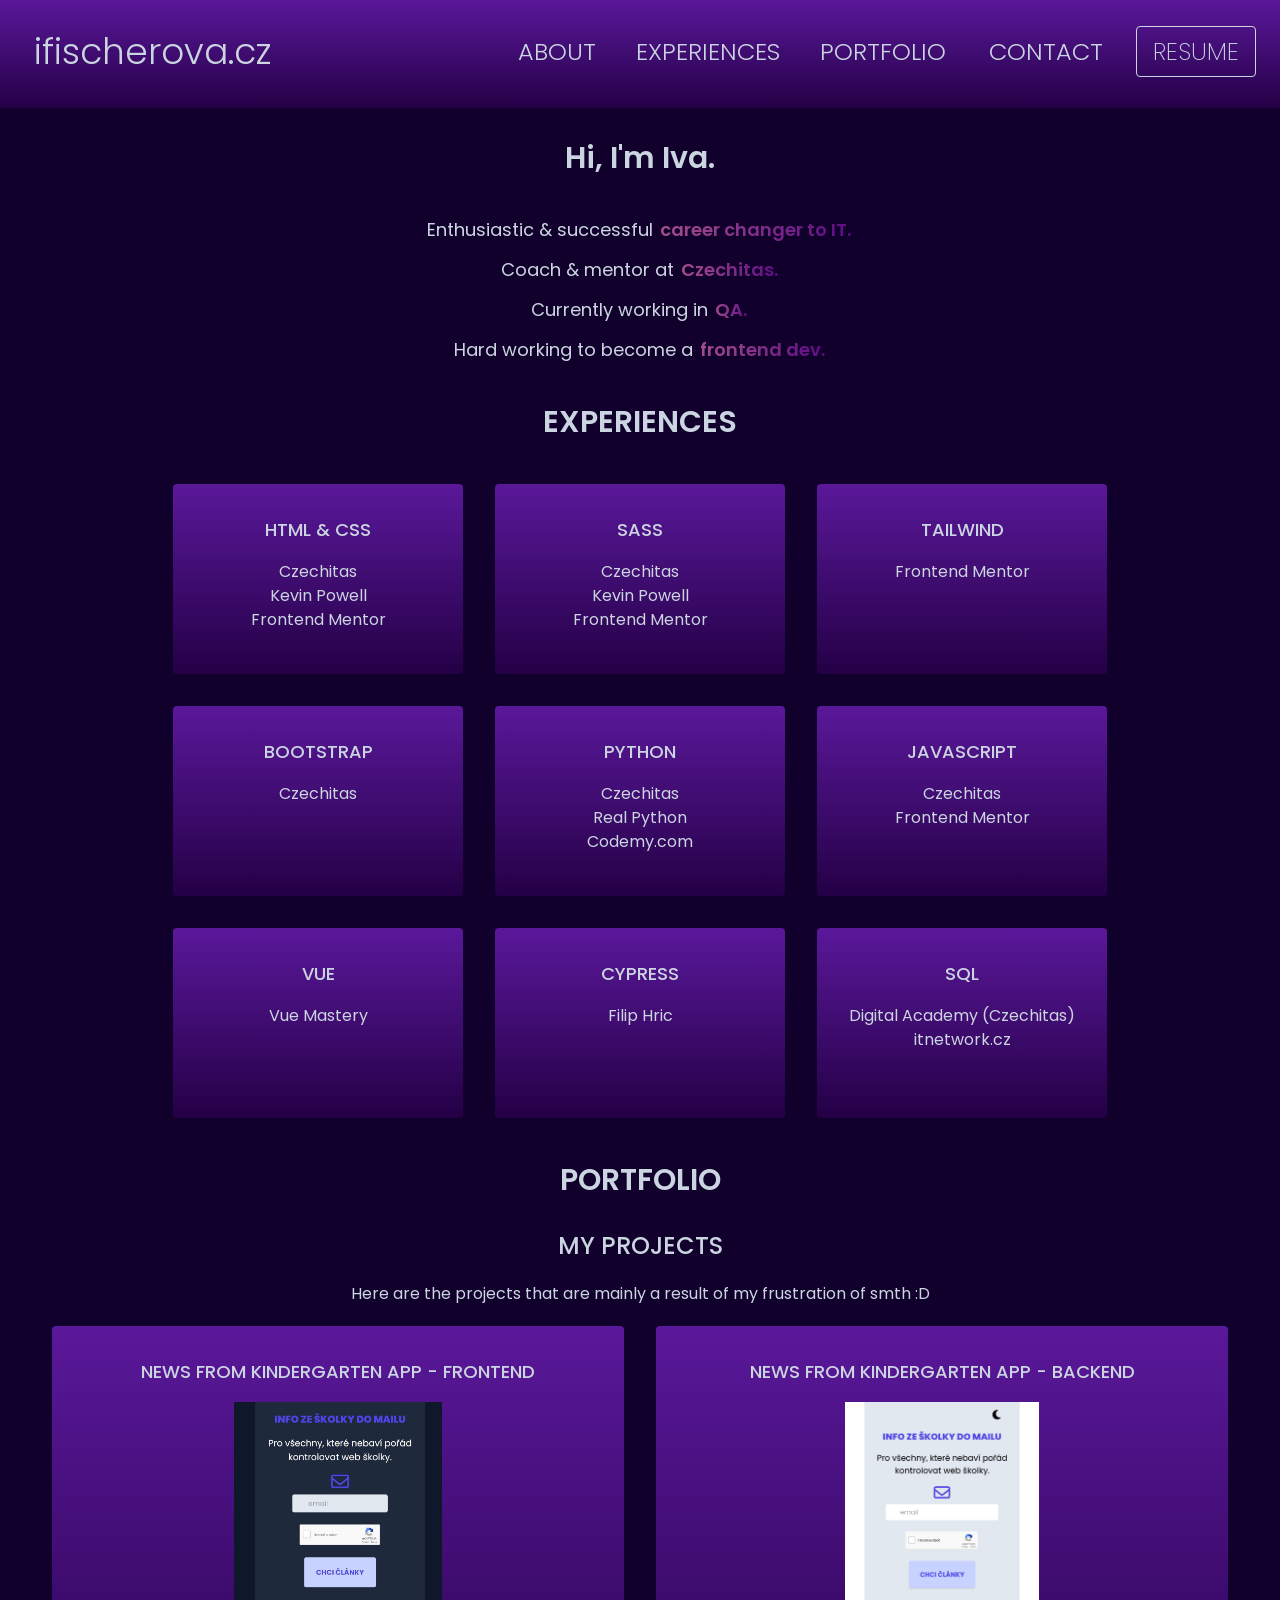
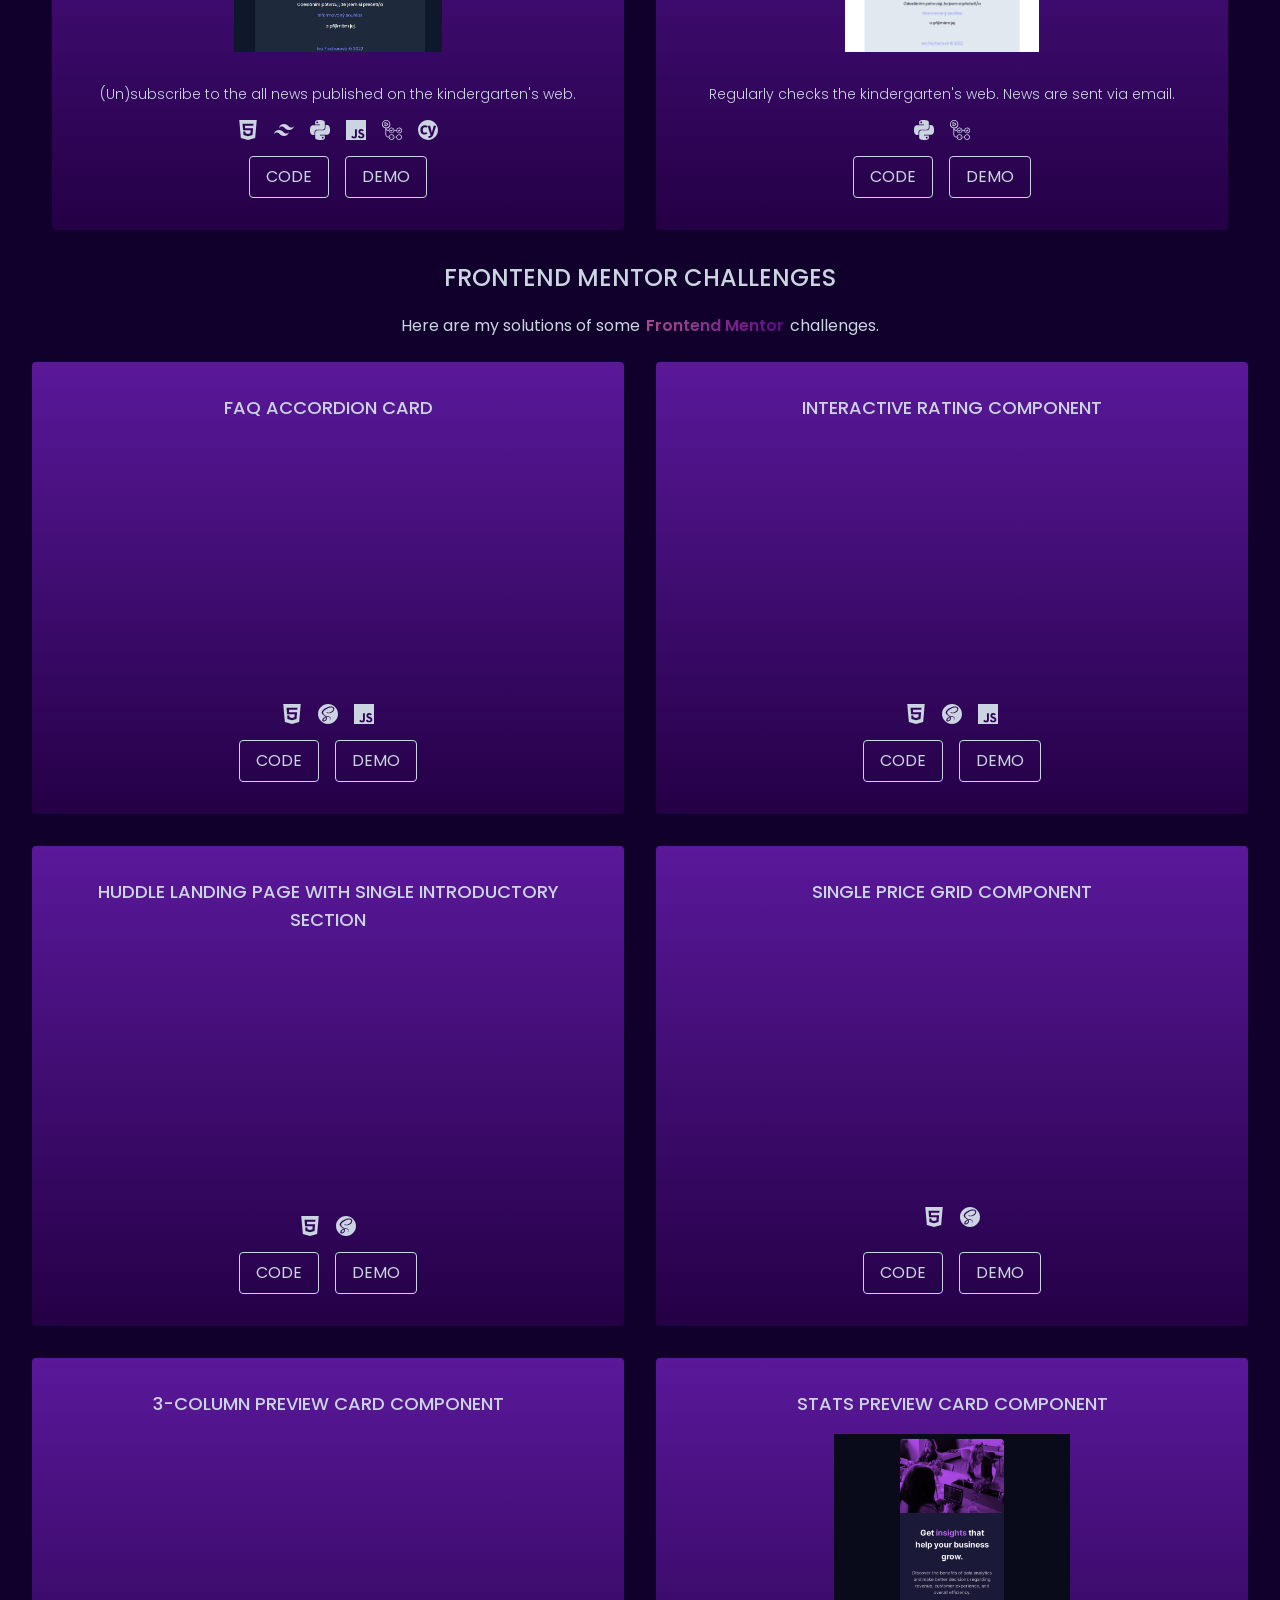
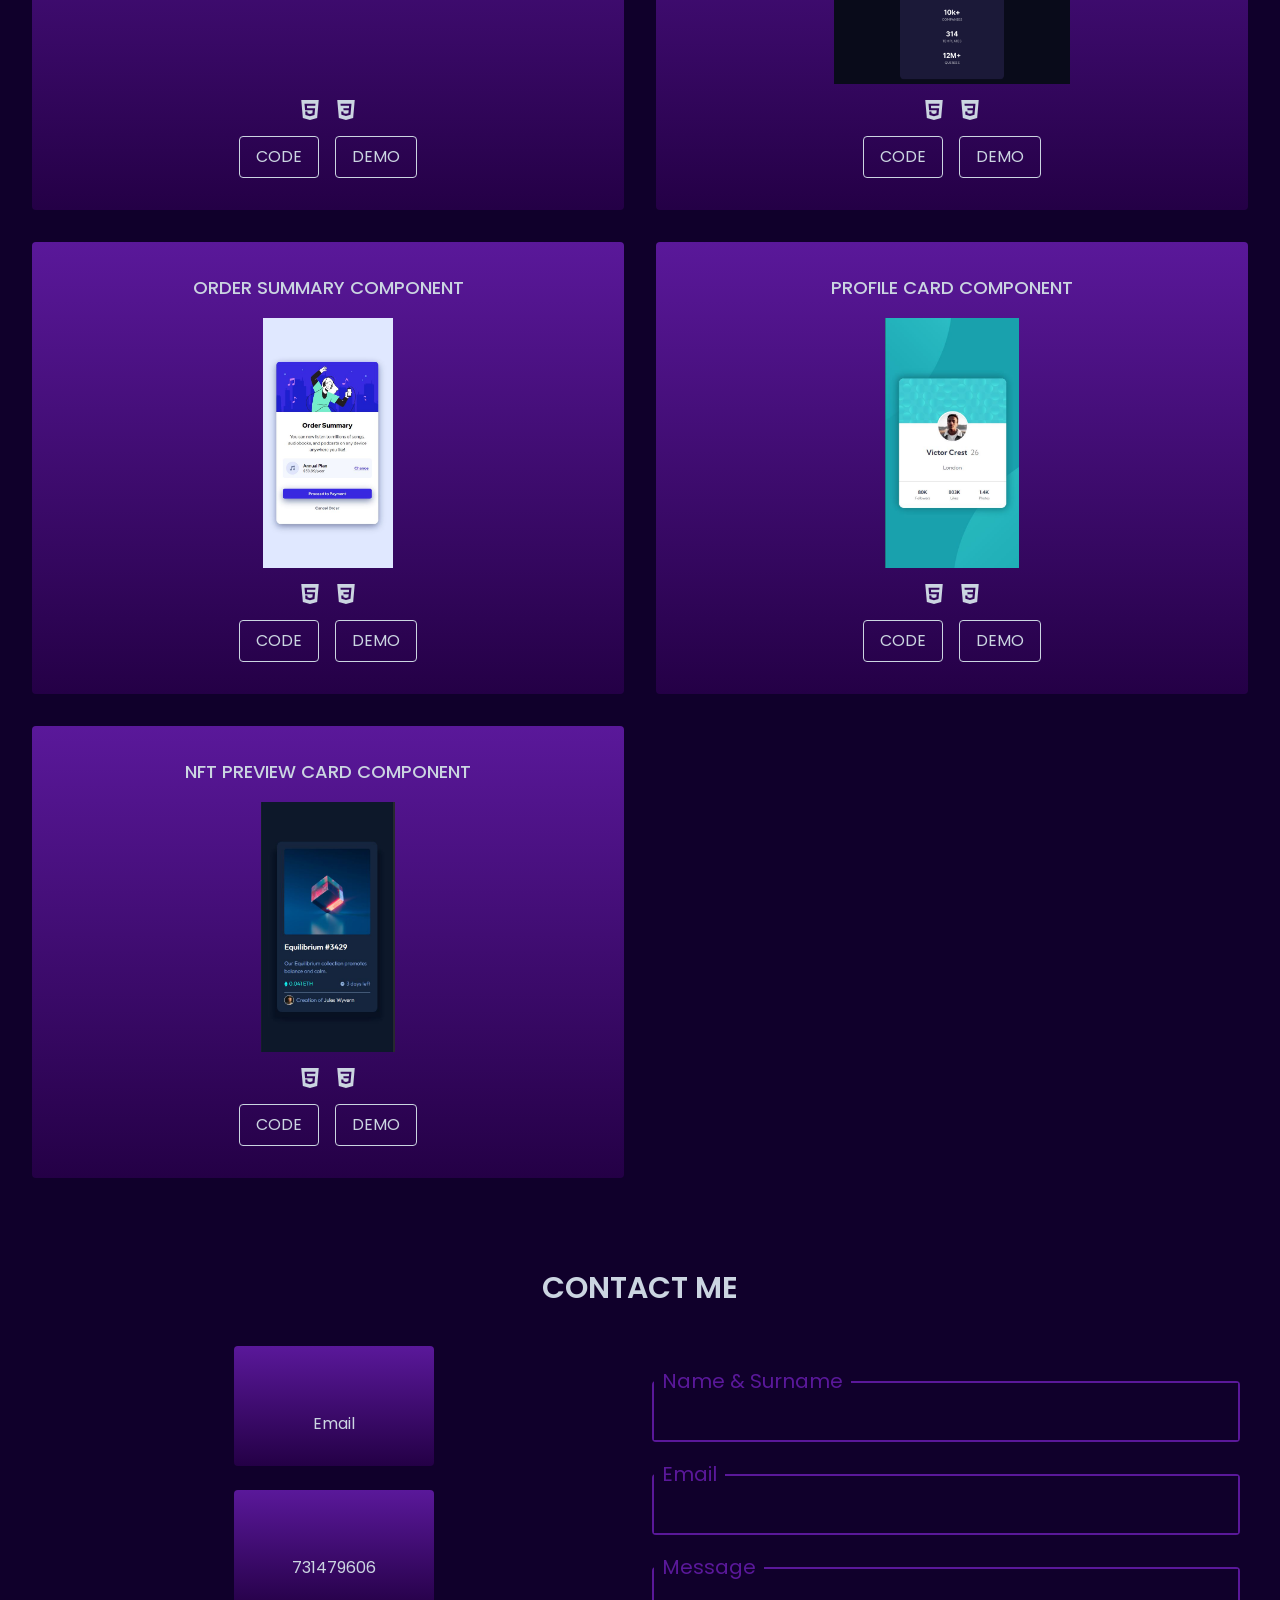
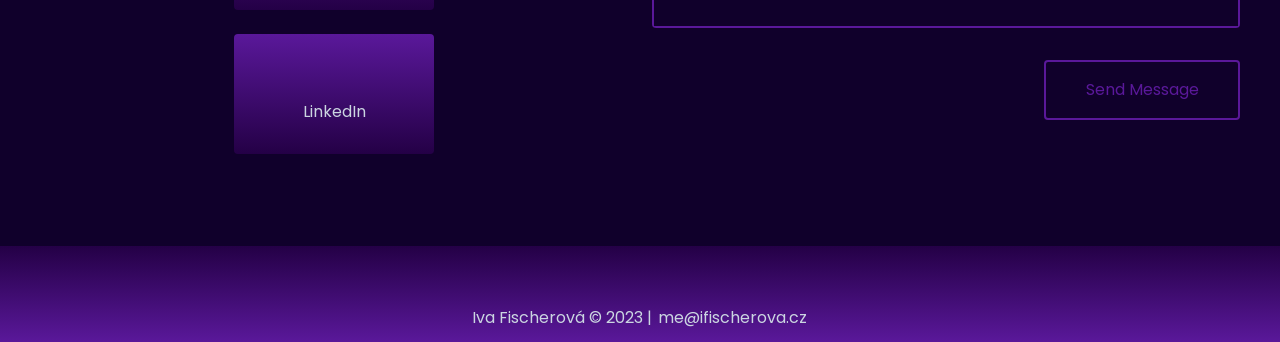
==== commit 67c7f475: "Change texts, margins and buttons in portfolio cards." ====
--- a/_site/index.html
+++ b/_site/index.html
@@ -65,7 +65,7 @@
 <!-- end of hamburger icon -->
 
 <!-- desktop menu -->
-    <div class="hidden md:inline-block md:w-5/6 md:text-right" id="sidebar-menu">
+    <div class="hidden md:inline-block md:w-4/5 md:text-right" id="sidebar-menu">
         <a class="nav__item" href="#about" aria-label="Read more about Iva Fischerova in the About section."><span>About</span></a>
         <a class="nav__item" href="#experiences" aria-label="Read more about Iva Fischerova's experiences."><span>Experiences</span></a>
         <a class="nav__item" href="#portfolio" aria-label="Discover Iva's porftolio."><span>Portfolio</span> </a>
@@ -255,7 +255,7 @@
                     </div>
                 </li>
                 <li class="portfolio__card">
-                    <h3 class="portfolio__card__title">Huddle landing page</h3>
+                    <h3 class="portfolio__card__title">Huddle landing page with single introductory section</h3>
                     <img class="portfolio__card__image" src="/images/huddle-landing-page.jpg" alt="">
                     <ul class="portfolio__card__technologies">
                         <li class="portfolio__card__technologies__item">
--- a/css/output.css
+++ b/css/output.css
@@ -783,8 +783,8 @@
 
 .nav__item {
   width: 100%;
-  padding-left: 0.5rem;
-  padding-right: 0.5rem;
+  padding-left: 1rem;
+  padding-right: 1rem;
   text-align: center;
   font-size: 1.5rem;
   line-height: 2rem;
@@ -802,13 +802,6 @@
   --tw-scale-x: 1.1;
   --tw-scale-y: 1.1;
   transform: translate(var(--tw-translate-x), var(--tw-translate-y)) rotate(var(--tw-rotate)) skewX(var(--tw-skew-x)) skewY(var(--tw-skew-y)) scaleX(var(--tw-scale-x)) scaleY(var(--tw-scale-y));
-}
-
-@media (min-width: 1200px) {
-  .nav__item {
-    padding-left: 1rem;
-    padding-right: 1rem;
-  }
 }
 
 .nav__item--hamburger {
@@ -941,8 +934,6 @@
 }
 
 .about__title {
-  margin-top: 0.75rem;
-  margin-bottom: 0.75rem;
   text-align: center;
   font-size: 1.875rem;
   line-height: 2.25rem;
@@ -1079,8 +1070,7 @@
   text-transform: uppercase;
 }
 
-.portfolio__section--my-projects,
-  .portfolio__section--frontendmentor-projects {
+.portfolio__section--my-projects {
   display: flex;
   flex-direction: column;
   align-items: center;
@@ -1088,7 +1078,7 @@
 }
 
 .portfolio__section__title {
-  margin-top: 2.5rem;
+  margin-top: 1.25rem;
   text-align: center;
   font-size: 1.5rem;
   line-height: 2rem;
@@ -1133,7 +1123,6 @@
 .portfolio__section__cards {
   margin-bottom: 0.75rem;
   display: grid;
-  width: 100%;
   grid-template-columns: repeat(1, minmax(0, 1fr));
   align-items: center;
   justify-content: center;
@@ -1198,7 +1187,7 @@
 }
 
 .portfolio__card__description {
-  padding-bottom: 1rem;
+  padding: 1rem;
   text-align: center;
   font-size: 0.875rem;
   line-height: 1.25rem;
@@ -1318,7 +1307,7 @@
   gap: 1.5rem;
 }
 
-@media (min-width: 950px) {
+@media (min-width: 900px) {
   .contact__cards {
     align-items: flex-end;
   }
@@ -1348,7 +1337,7 @@
   --tw-gradient-to: #5F0A87;
 }
 
-@media (min-width: 950px) {
+@media (min-width: 900px) {
   .contact__card {
     width: 200px;
   }
@@ -1374,7 +1363,7 @@
   }
 }
 
-@media (min-width: 950px) {
+@media (min-width: 900px) {
   .contact__form {
     margin-top: 0px;
     margin-bottom: 0px;
@@ -1457,7 +1446,7 @@
   }
 }
 
-@media (min-width: 950px) {
+@media (min-width: 900px) {
   .contact__form__submit__btn {
     width: 50%;
   }
@@ -1596,7 +1585,7 @@
   }
 }
 
-@media (min-width: 950px) {
+@media (min-width: 900px) {
   .md\:inline-block {
     display: inline-block;
   }
@@ -1609,10 +1598,6 @@
     width: 20%;
   }
 
-  .md\:w-5\/6 {
-    width: 83.333333%;
-  }
-
   .md\:w-4\/5 {
     width: 80%;
   }
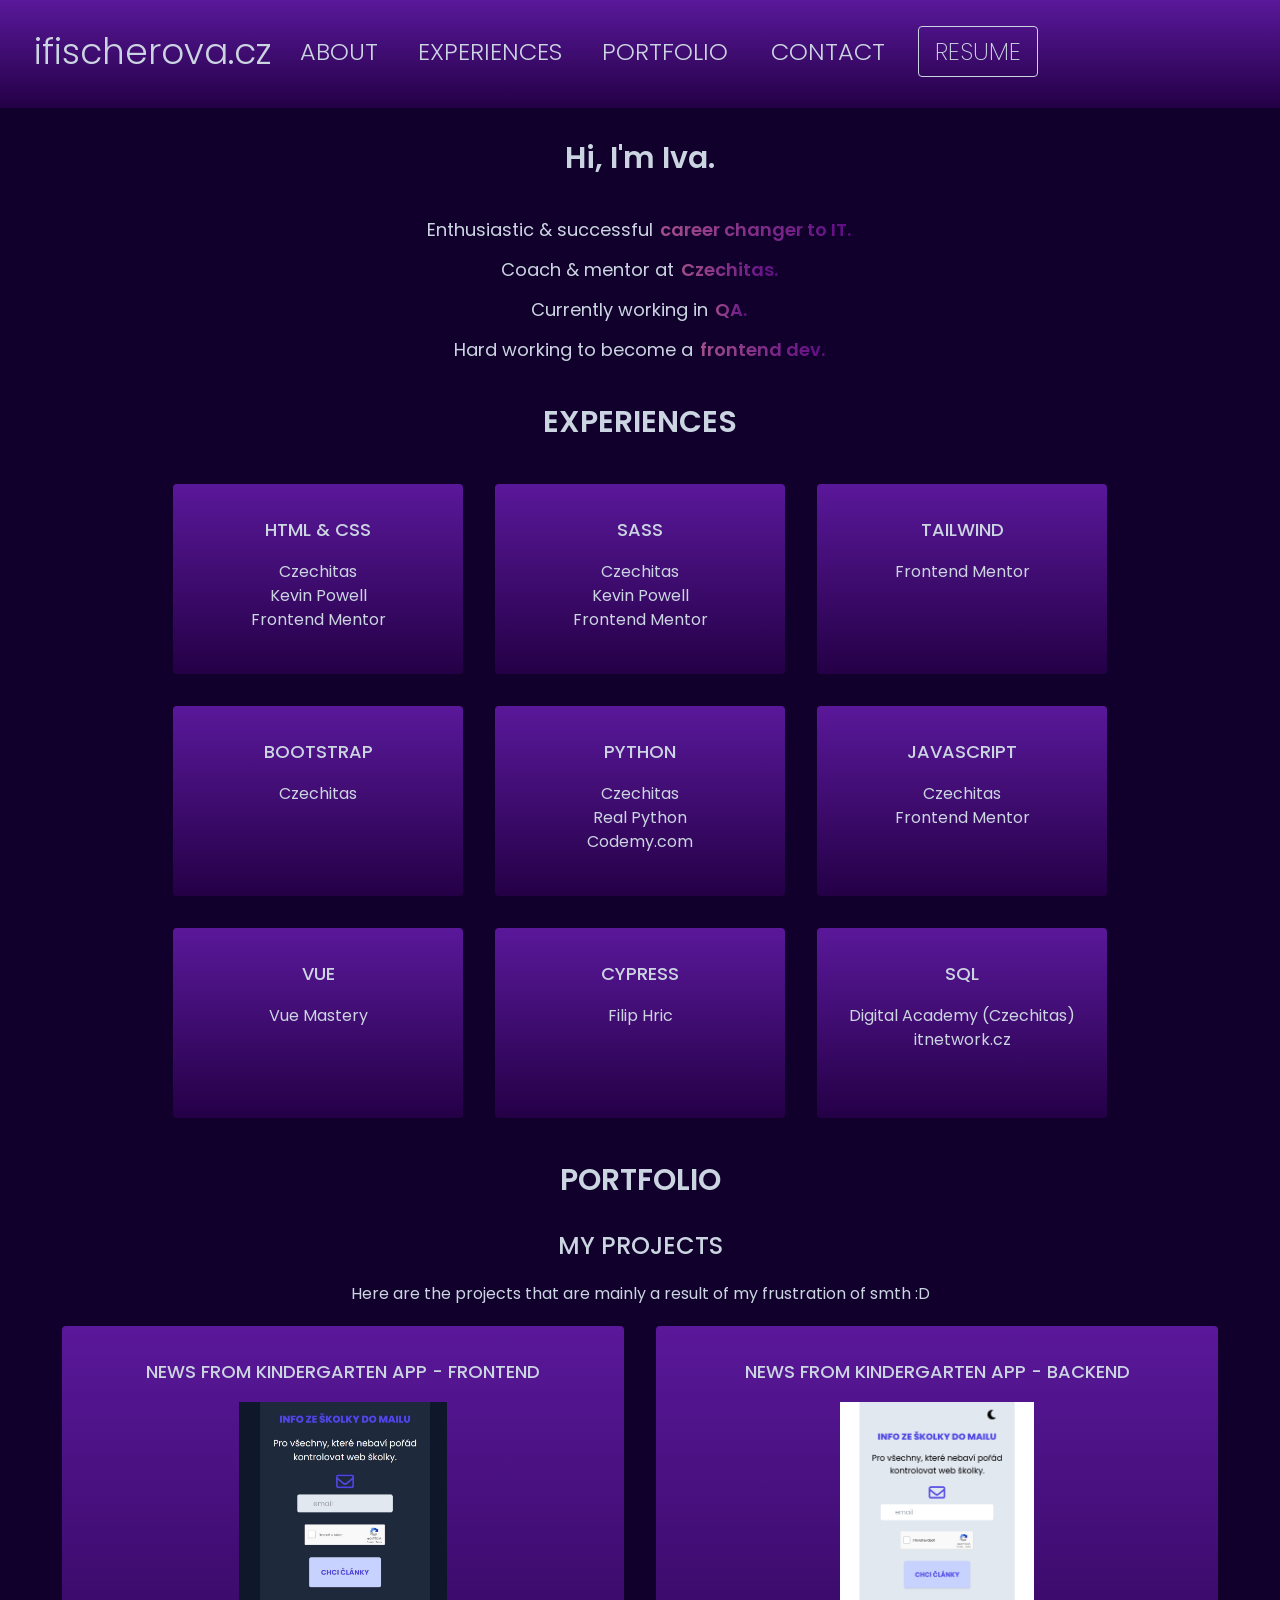
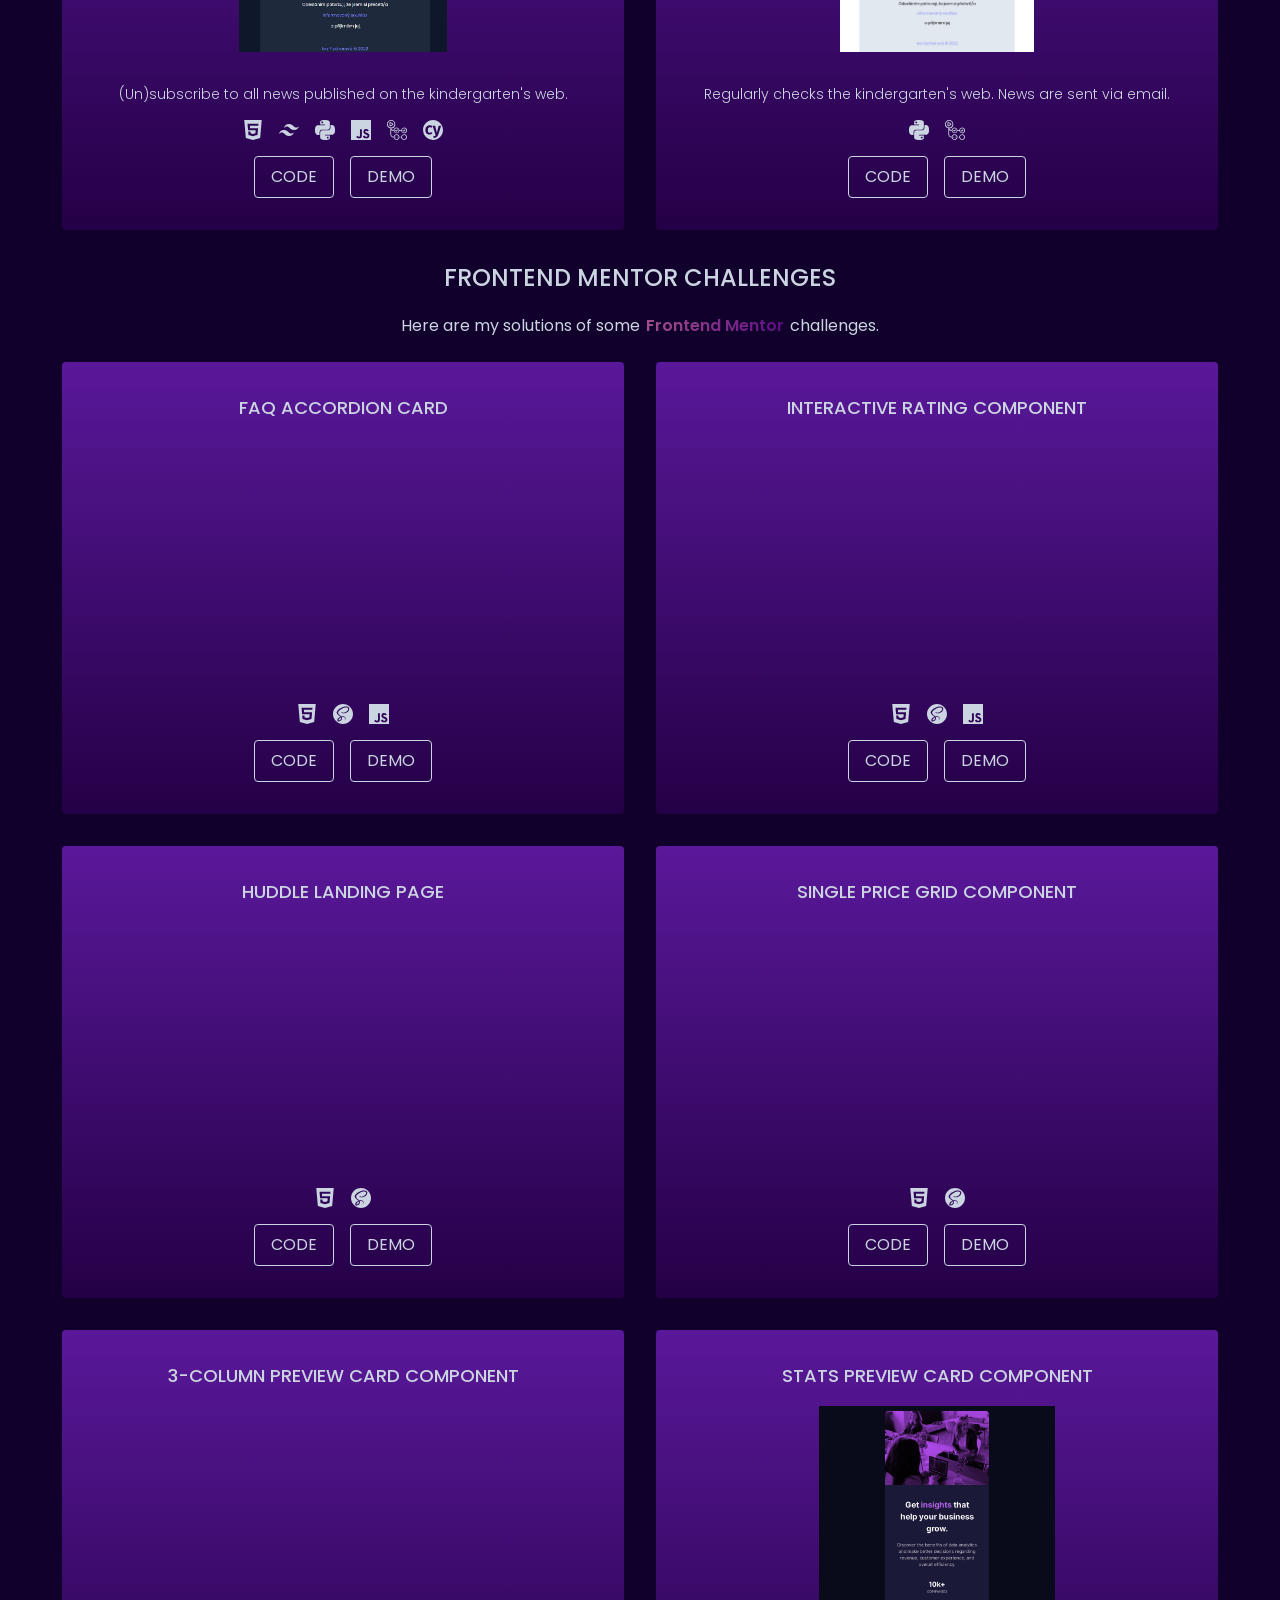
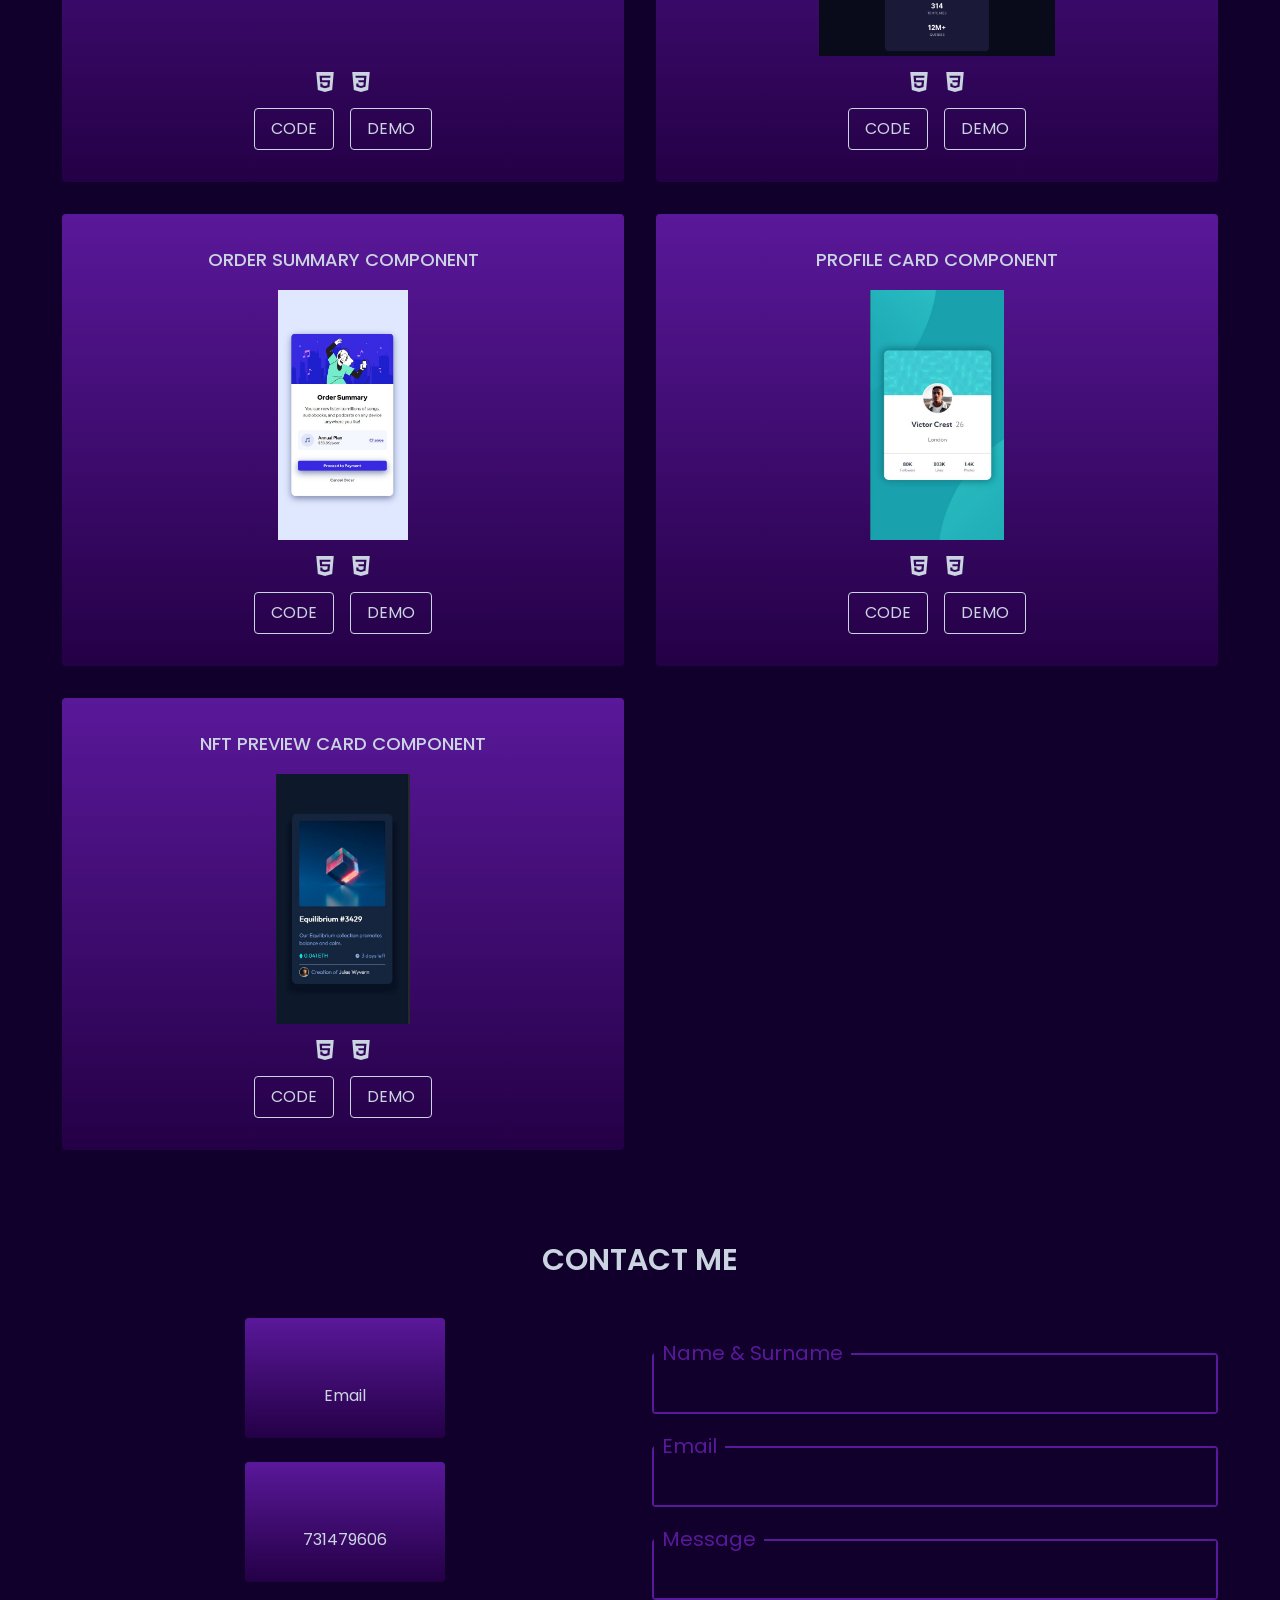
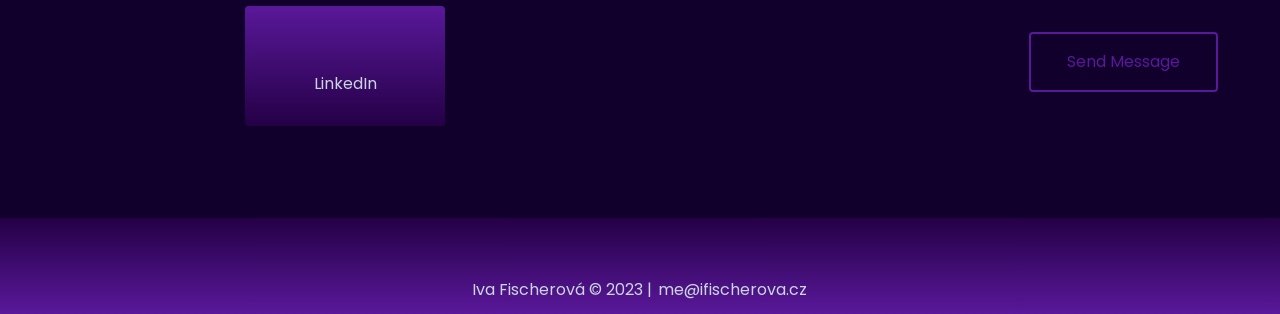
==== commit cc66faee: "Fix typo in app description in portfolio." ====
--- a/_site/index.html
+++ b/_site/index.html
@@ -65,7 +65,7 @@
 <!-- end of hamburger icon -->
 
 <!-- desktop menu -->
-    <div class="hidden md:inline-block md:w-4/5 md:text-right" id="sidebar-menu">
+    <div class="hidden md:inline-block md:w-5/6 md:text-right" id="sidebar-menu">
         <a class="nav__item" href="#about" aria-label="Read more about Iva Fischerova in the About section."><span>About</span></a>
         <a class="nav__item" href="#experiences" aria-label="Read more about Iva Fischerova's experiences."><span>Experiences</span></a>
         <a class="nav__item" href="#portfolio" aria-label="Discover Iva's porftolio."><span>Portfolio</span> </a>
@@ -161,7 +161,7 @@
                 <li class="portfolio__card">
                     <h4 class="portfolio__card__title">News from kindergarten app - frontend</h4>
                     <img class="portfolio__card__image" src="/images/ms-vinicna-info-dark-theme.JPG" alt="Main page of the ms-vinicna-info app in darkmode.">
-                    <p class="portfolio__card__description">(Un)subscribe to the all news published on the kindergarten's web.</p>
+                    <p class="portfolio__card__description">(Un)subscribe to all news published on the kindergarten's web.</p>
                     <ul class="portfolio__card__technologies">
                         <li class="portfolio__card__technologies__item">
                             <svg role="img" viewBox="0 0 24 24" xmlns="http://www.w3.org/2000/svg" width="20" height="20"><title>HTML5</title><path d="M1.5 0h21l-1.91 21.563L11.977 24l-8.564-2.438L1.5 0zm7.031 9.75l-.232-2.718 10.059.003.23-2.622L5.412 4.41l.698 8.01h9.126l-.326 3.426-2.91.804-2.955-.81-.188-2.11H6.248l.33 4.171L12 19.351l5.379-1.443.744-8.157H8.531z"/></svg>
@@ -255,7 +255,7 @@
                     </div>
                 </li>
                 <li class="portfolio__card">
-                    <h3 class="portfolio__card__title">Huddle landing page with single introductory section</h3>
+                    <h3 class="portfolio__card__title">Huddle landing page</h3>
                     <img class="portfolio__card__image" src="/images/huddle-landing-page.jpg" alt="">
                     <ul class="portfolio__card__technologies">
                         <li class="portfolio__card__technologies__item">
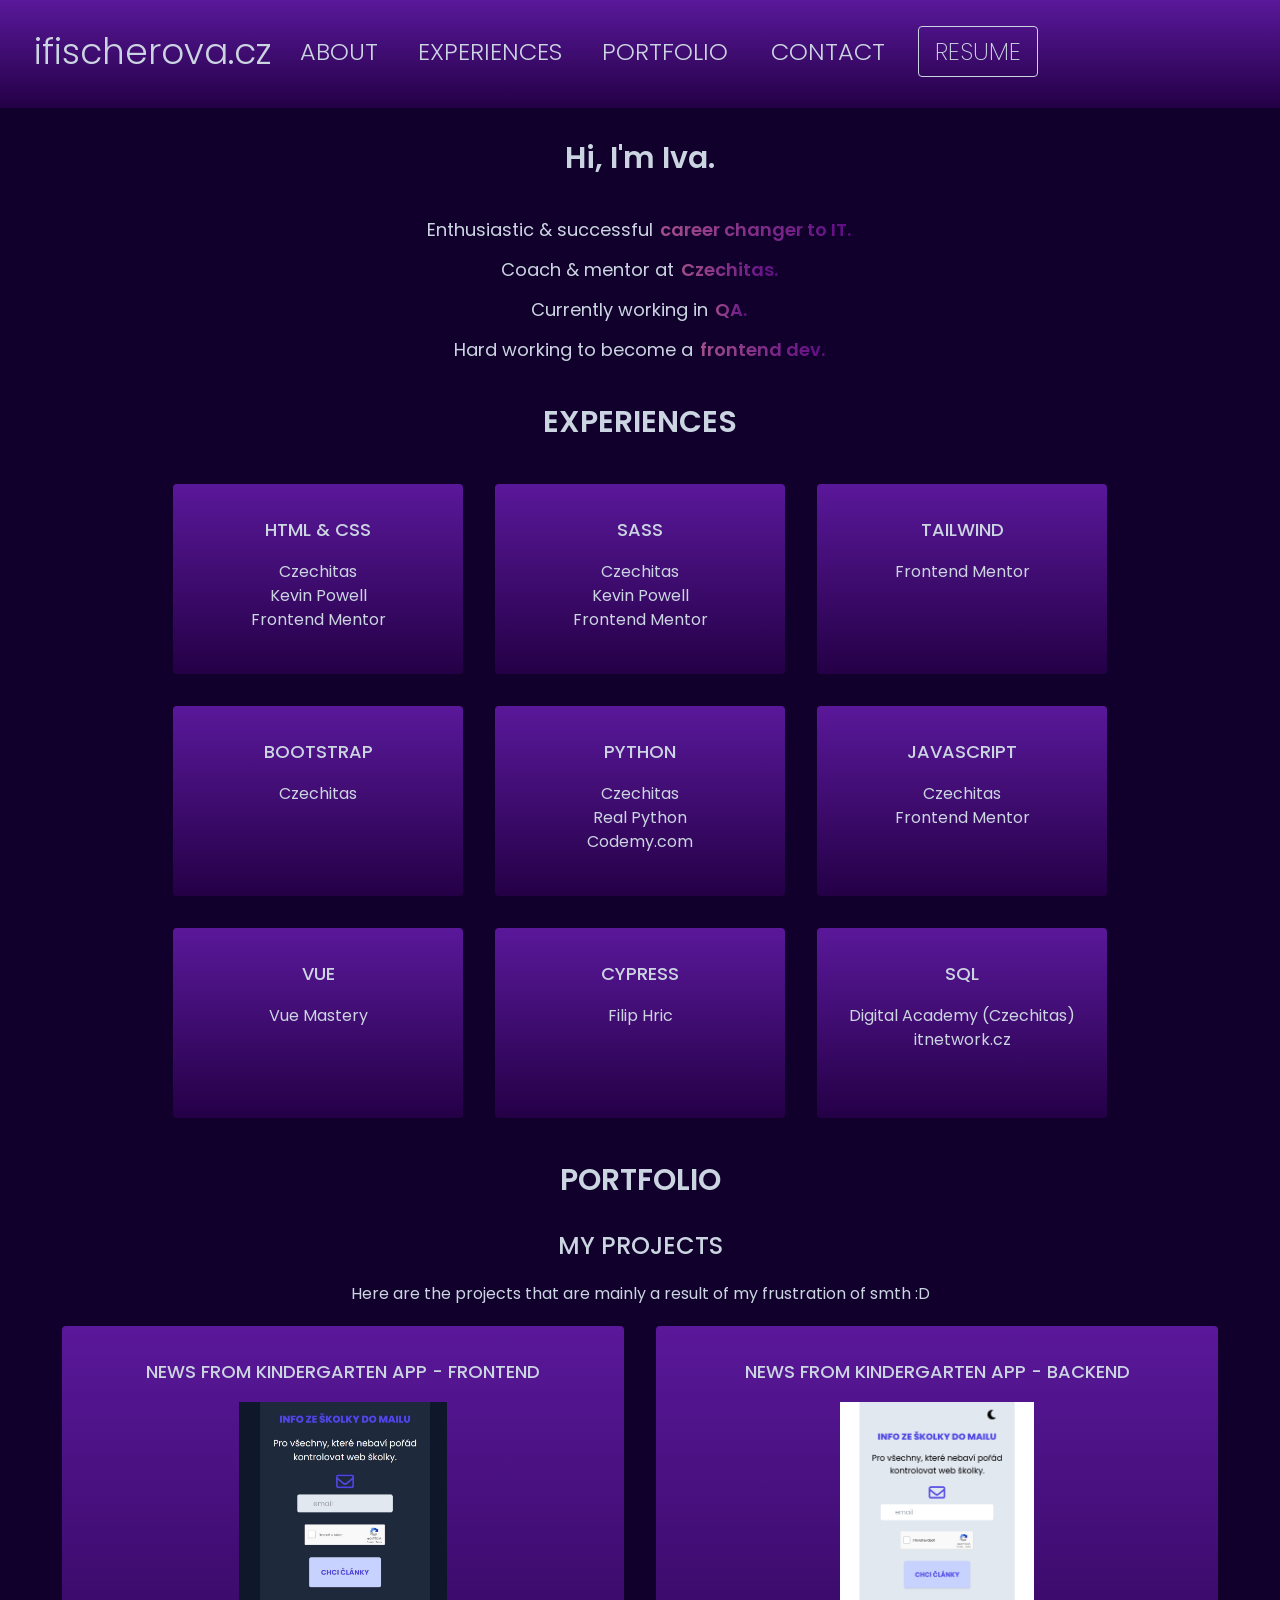
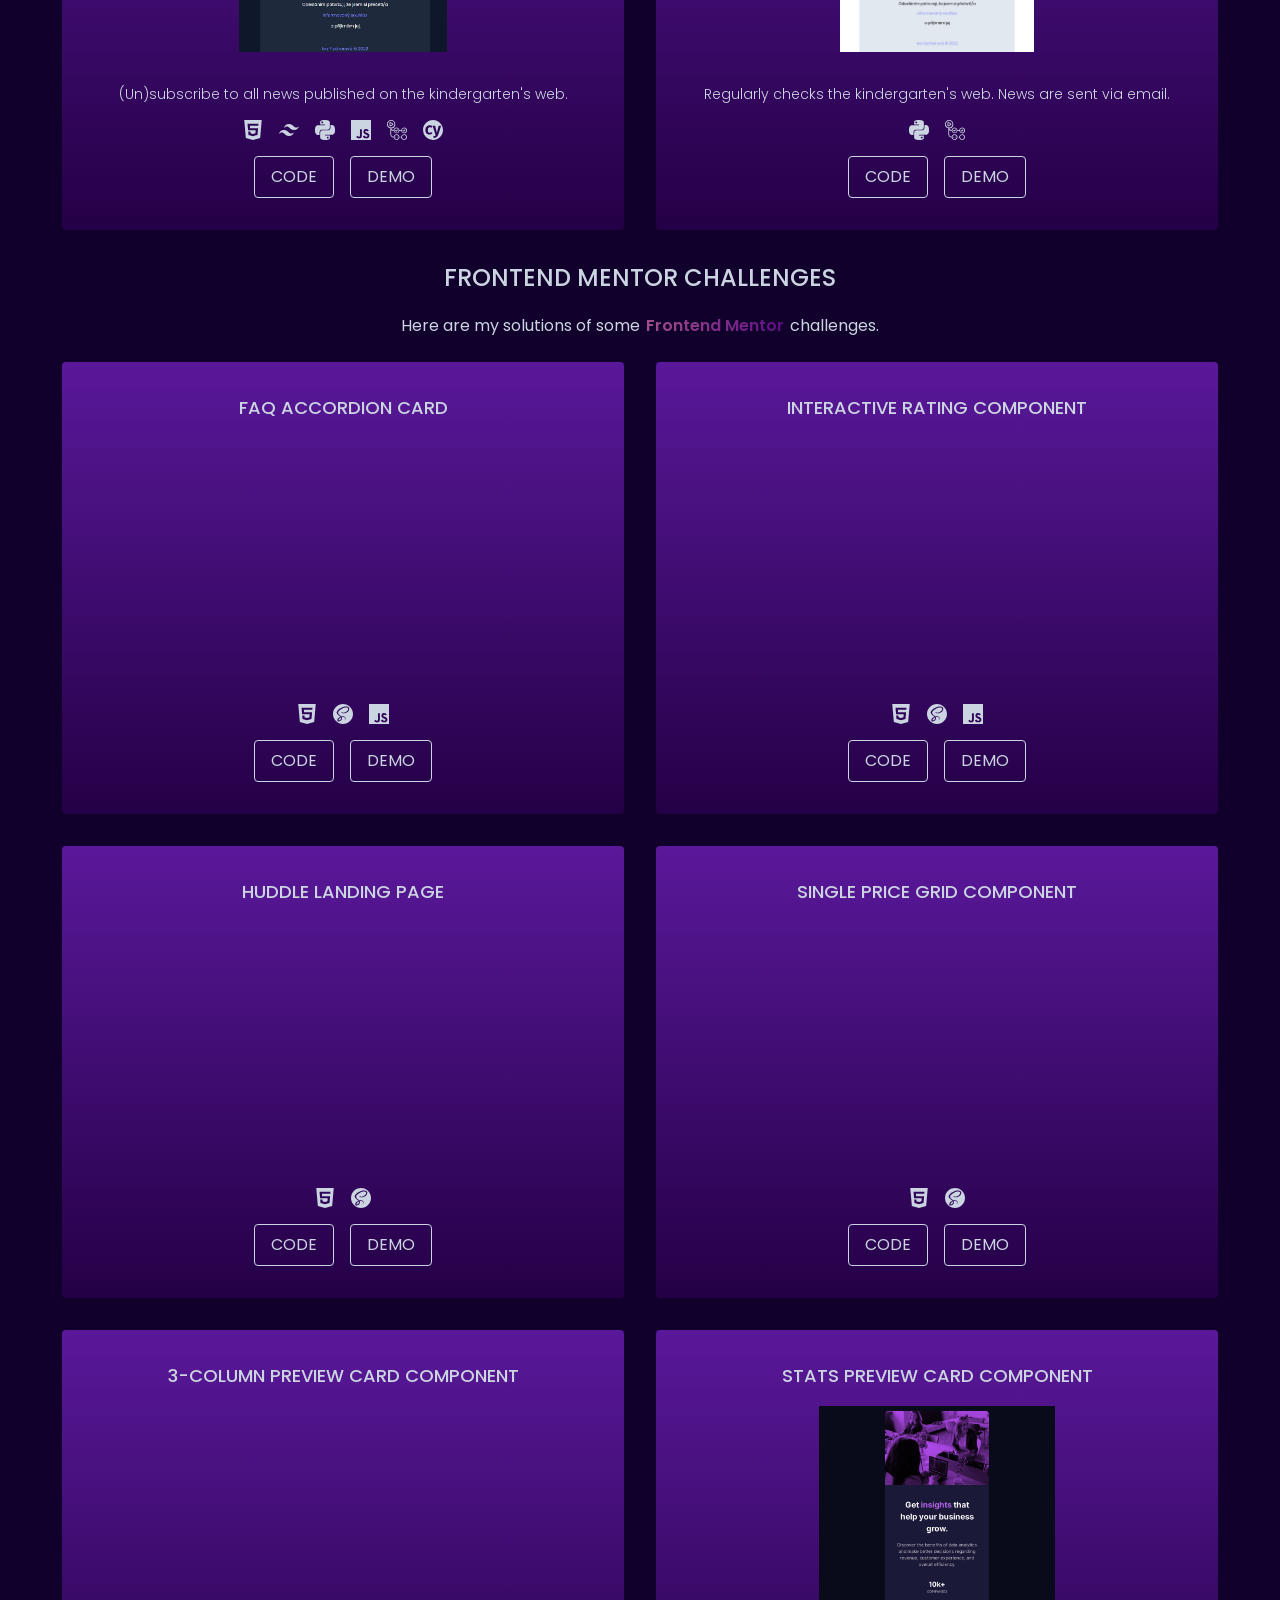
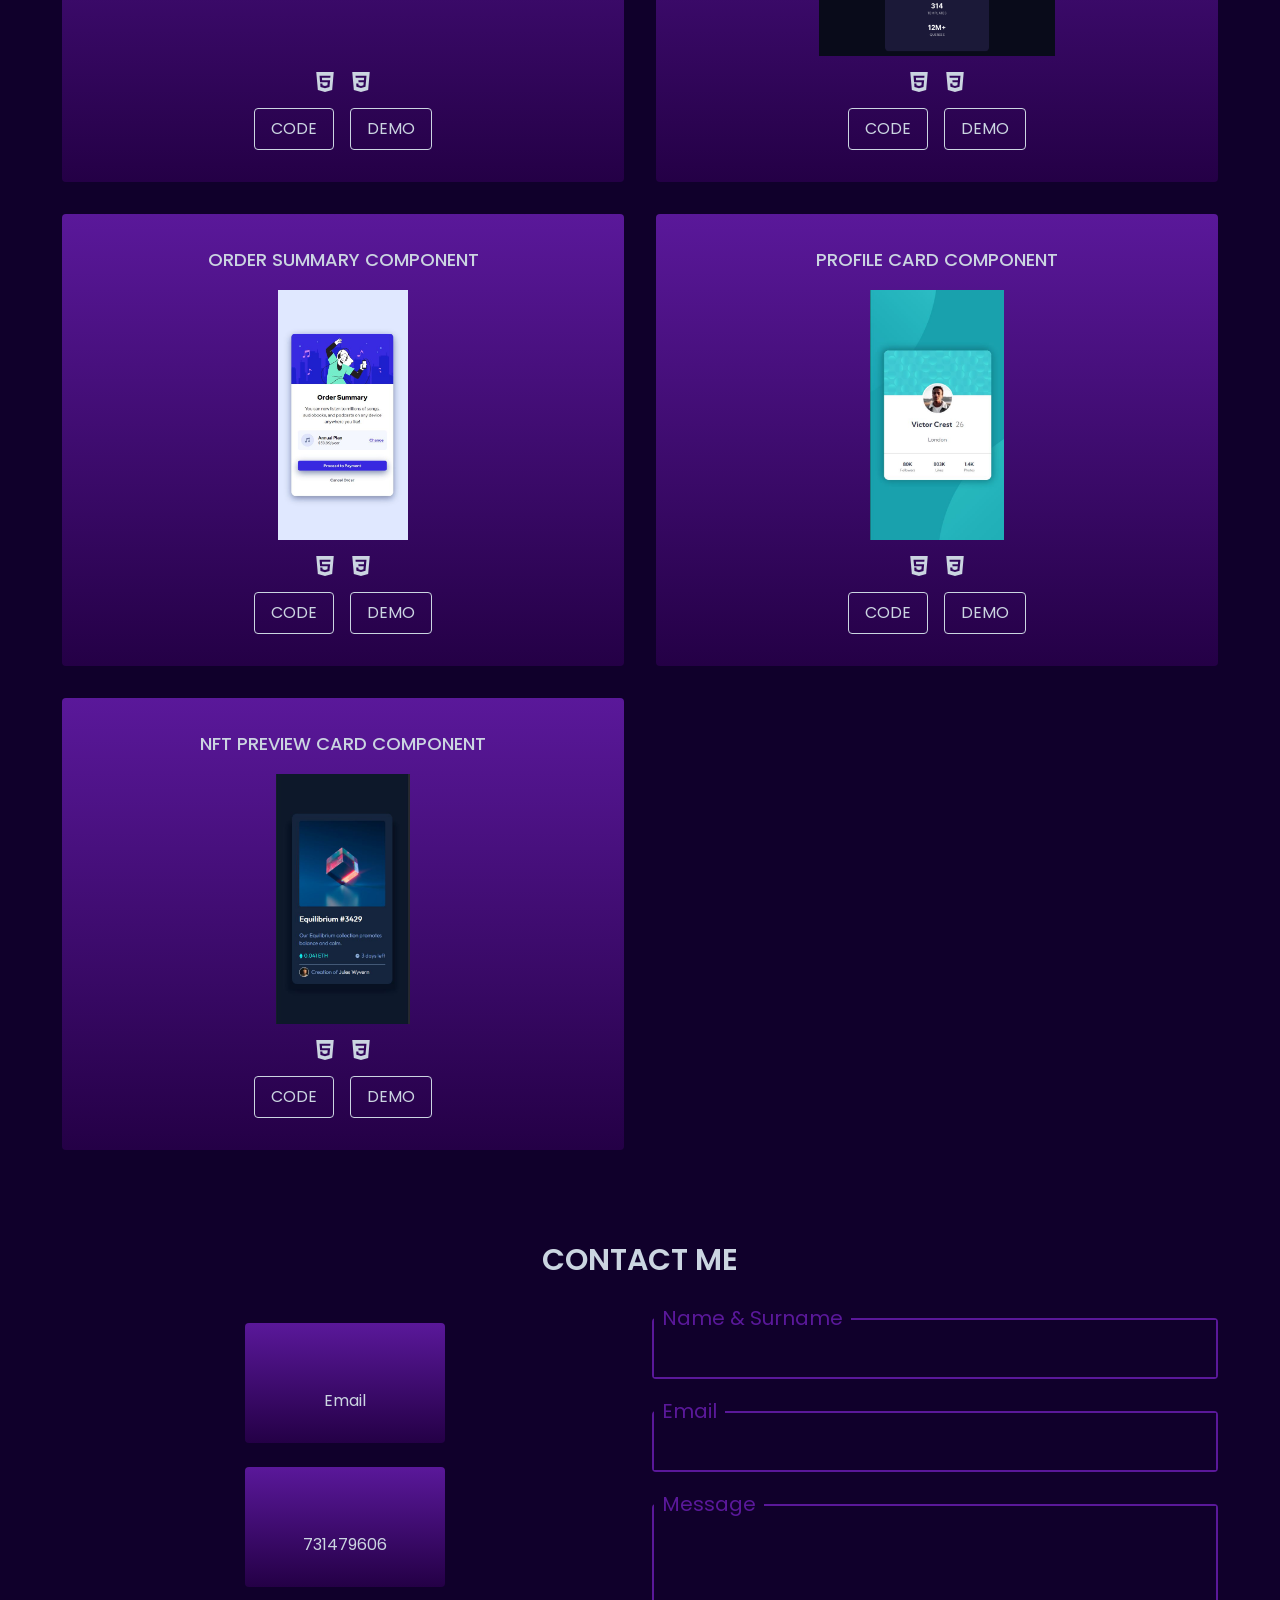
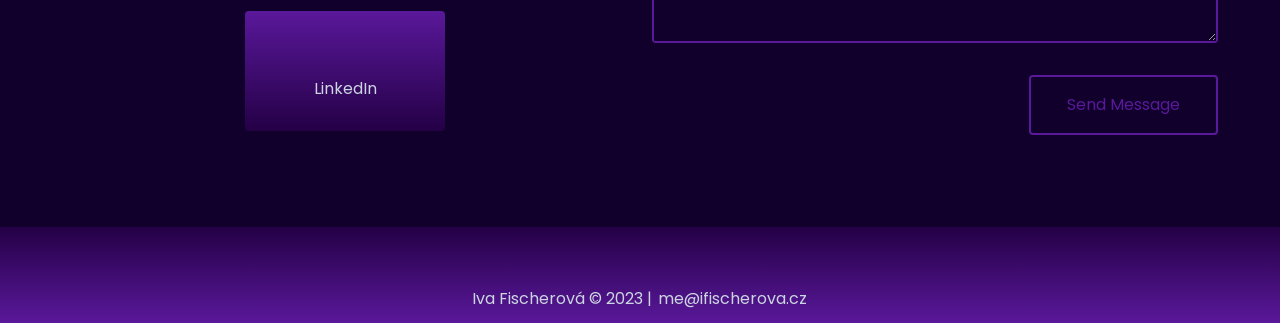
==== commit 7ec40c91: "Set up form for netlify." ====
--- a/_site/index.html
+++ b/_site/index.html
@@ -111,7 +111,7 @@
     <h2 class="experiences__title">Experiences</h2>
     <ul class="experiences__cards">
         <li class="experiences__cards__item">
-            <h3 class="experiences__cards__item__title">HTML & CSS</h3>
+            <h3 class="experiences__cards__item__title">HTML &amp; CSS</h3>
             <p class="experiences__cards__item__text">Czechitas<br> Kevin Powell <br> Frontend Mentor</p>
         </li>
         <li class="experiences__cards__item">
@@ -389,9 +389,9 @@
             </li>
         </ul>
 
-        <form id="contact-form" class="contact__form" action="" method="POST">
+        <form id="contact-form" class="contact__form" method="POST" data-netlify="true">
             <div class="contact__form__div">
-                <label class="contact__form__label">Name & Surname</label>
+                <label class="contact__form__label">Name &amp; Surname</label>
                 <input class="contact__form__input" type="text" name="name-and-surname" required>
             </div>
             <div class="contact__form__div">
@@ -400,7 +400,7 @@
             </div>            
             <div class="contact__form__div">
                 <label class="contact__form__label">Message</label>
-                <input class="contact__form__input" type="text" name="message" required>
+                <textarea class="contact__form__input" rows="4" name="message" required></textarea>
             </div>
             <a href="" class="contact__form__submit__btn" aria-label="Click to send the message by email.">Send Message</a>
         </form>
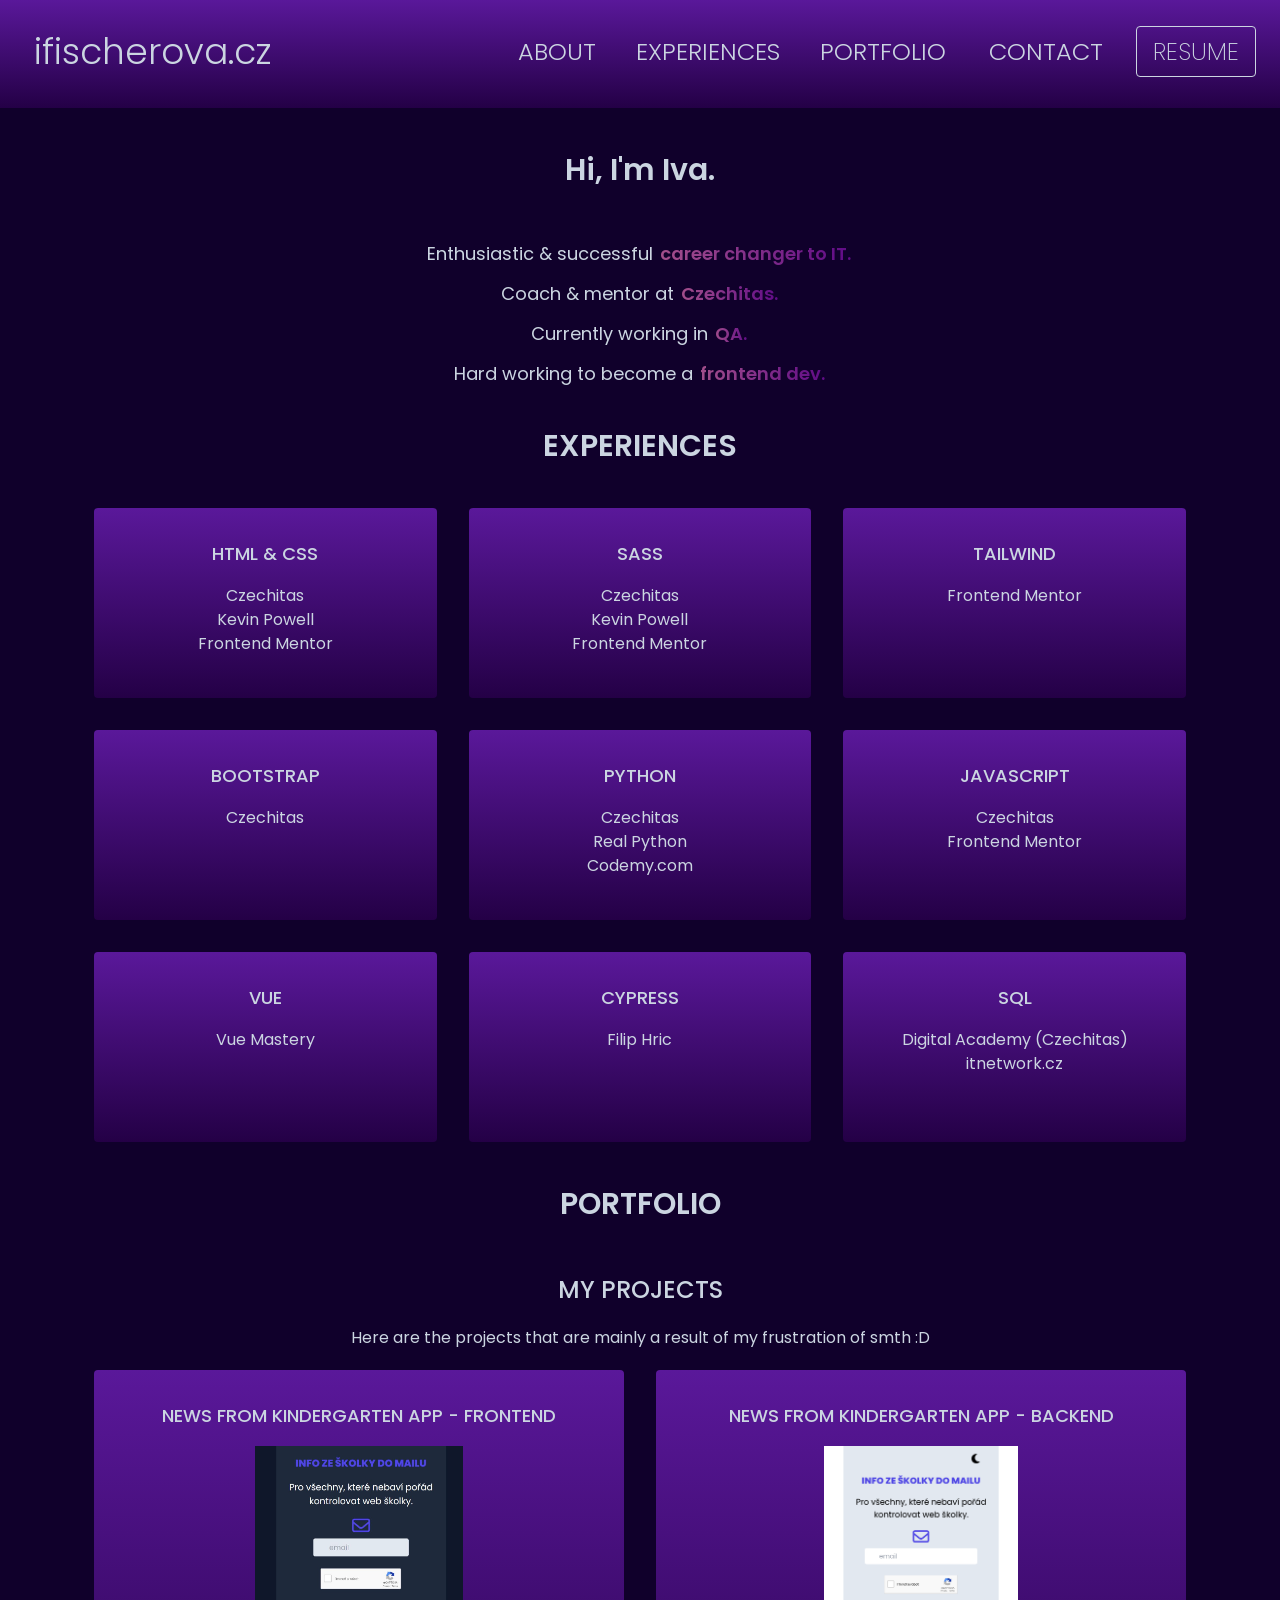
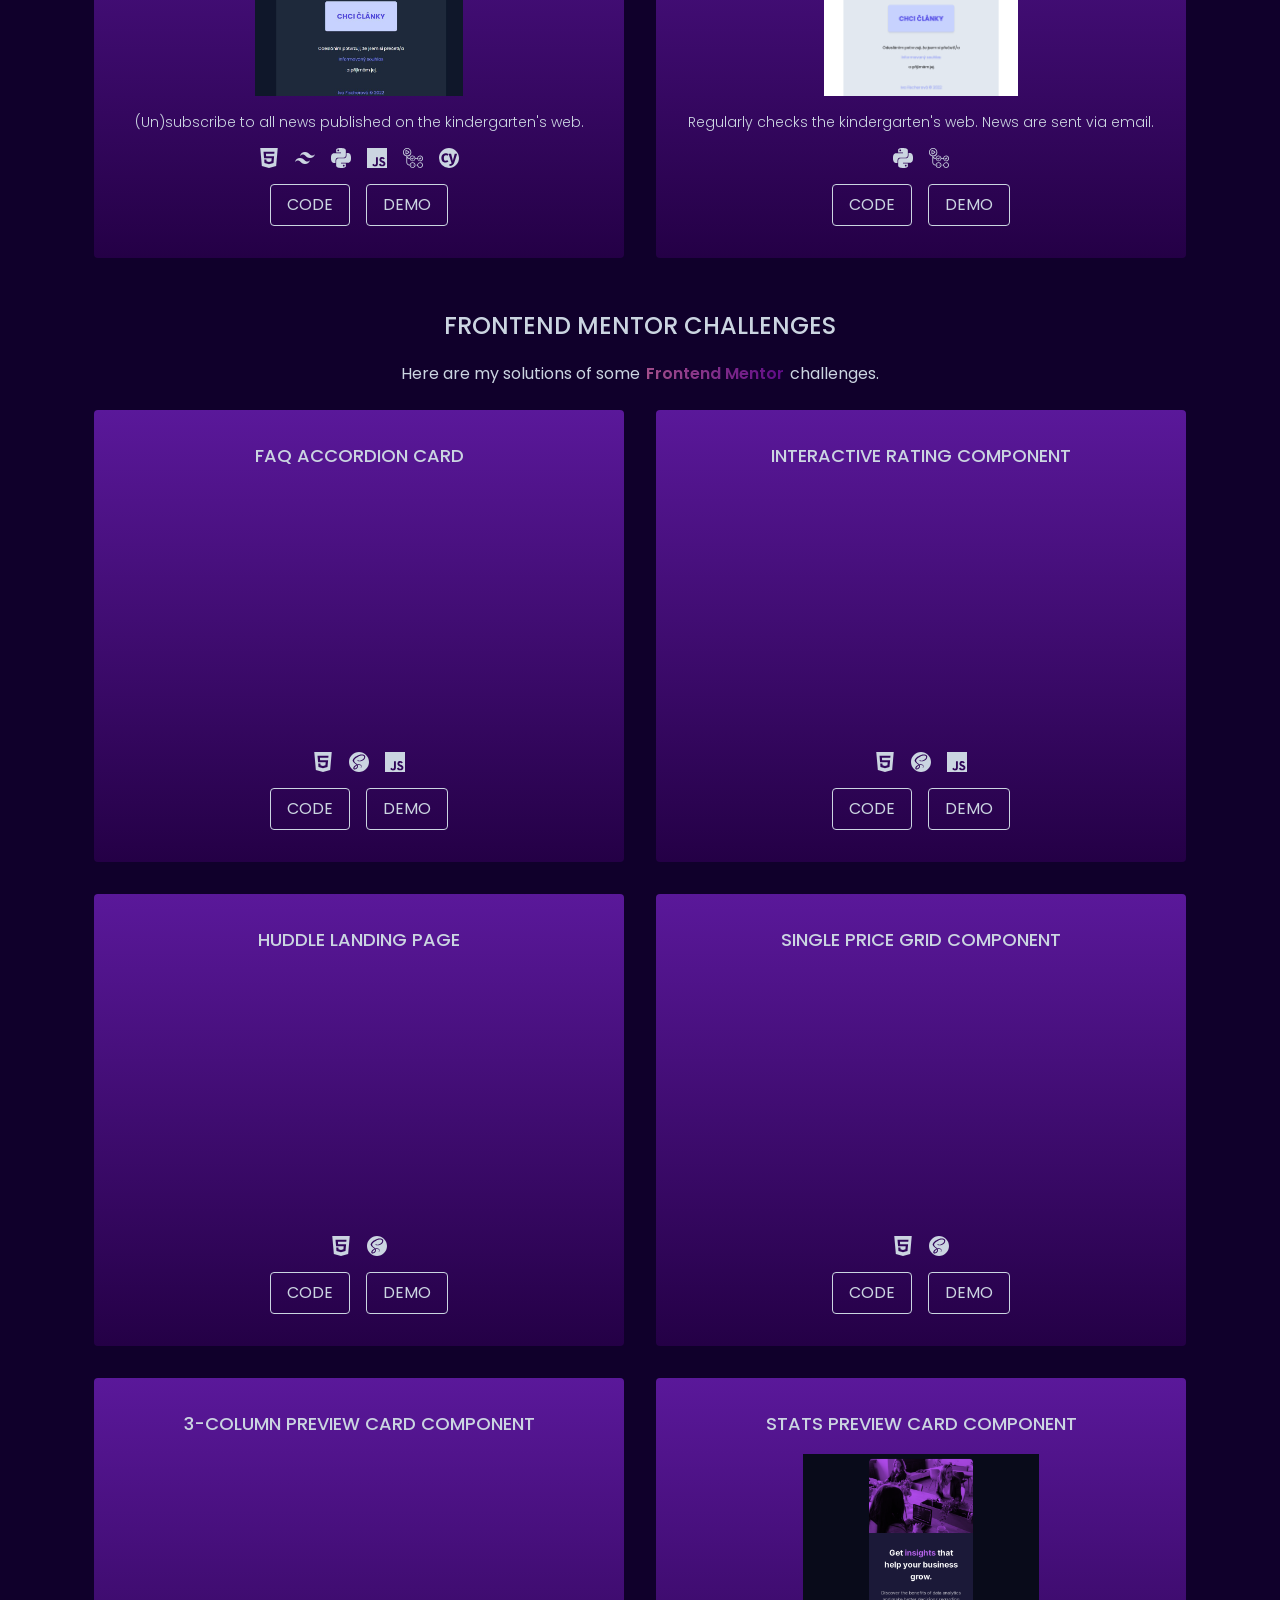
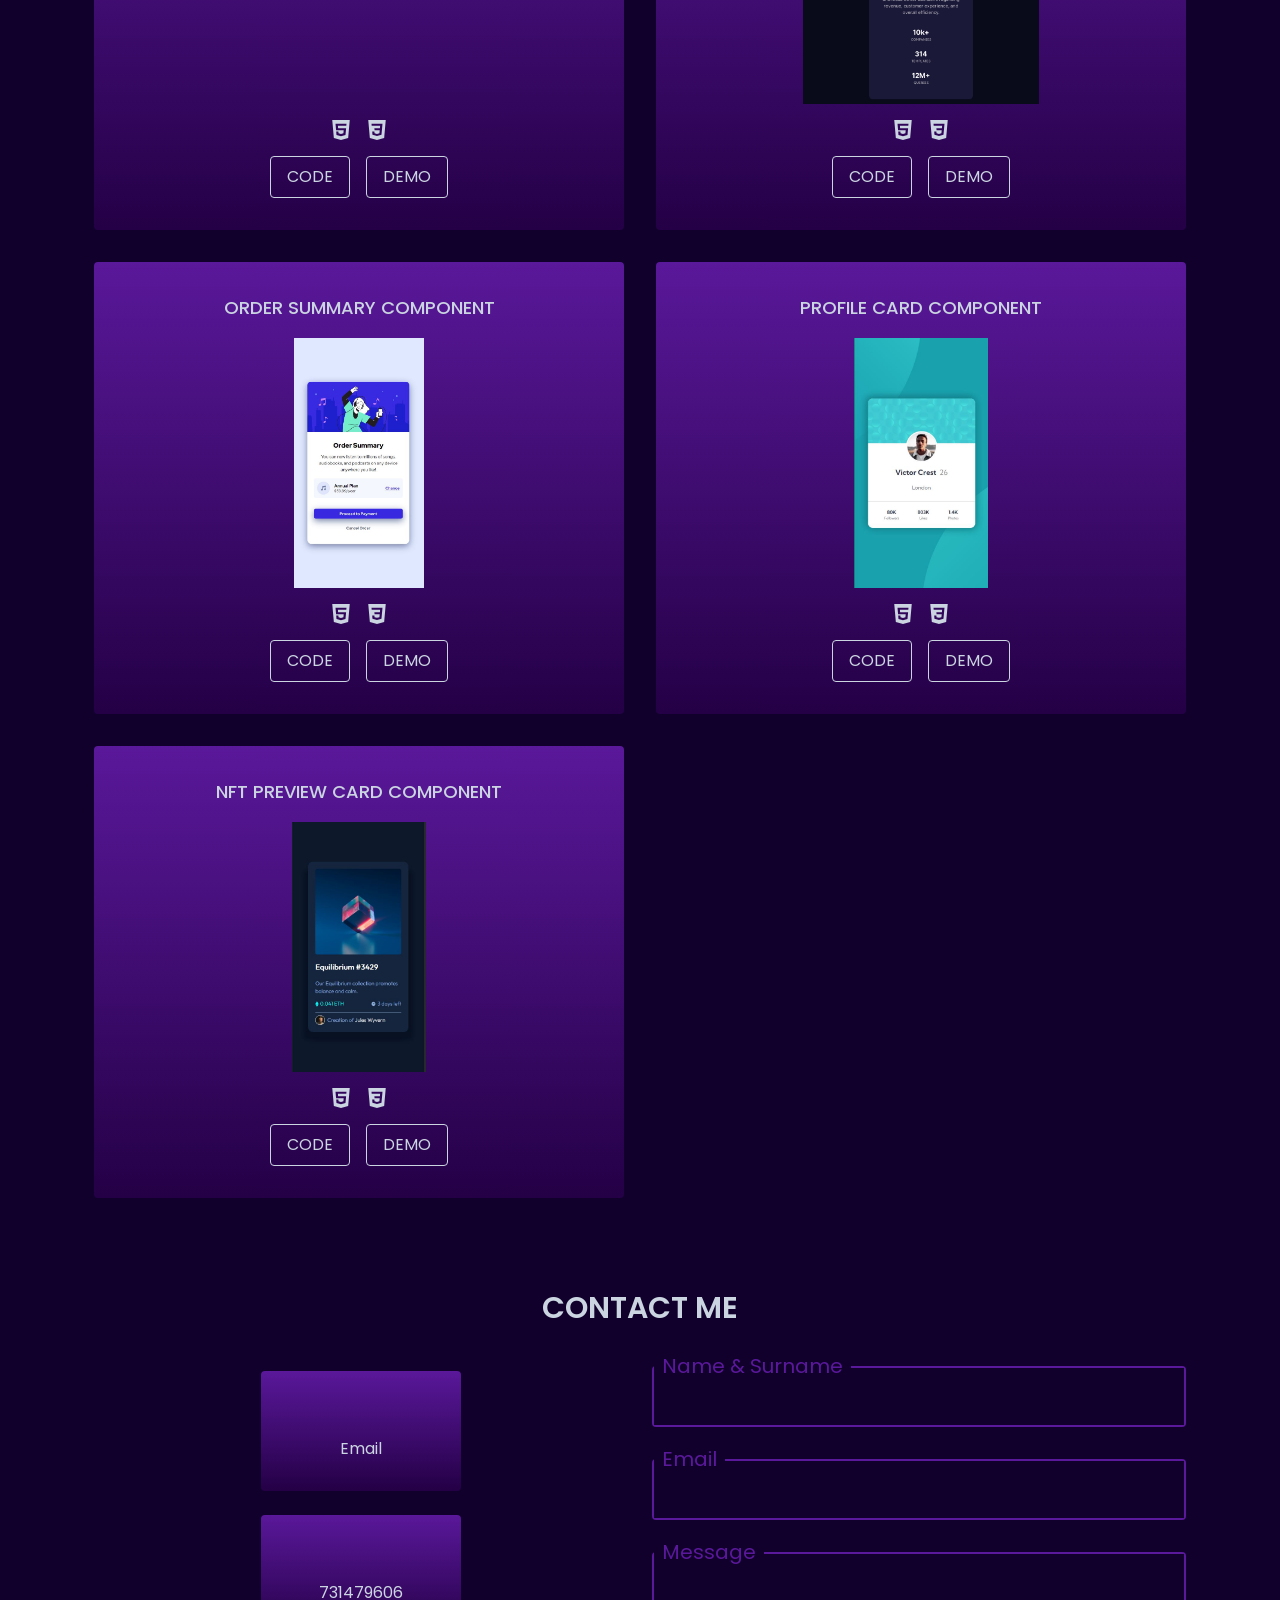
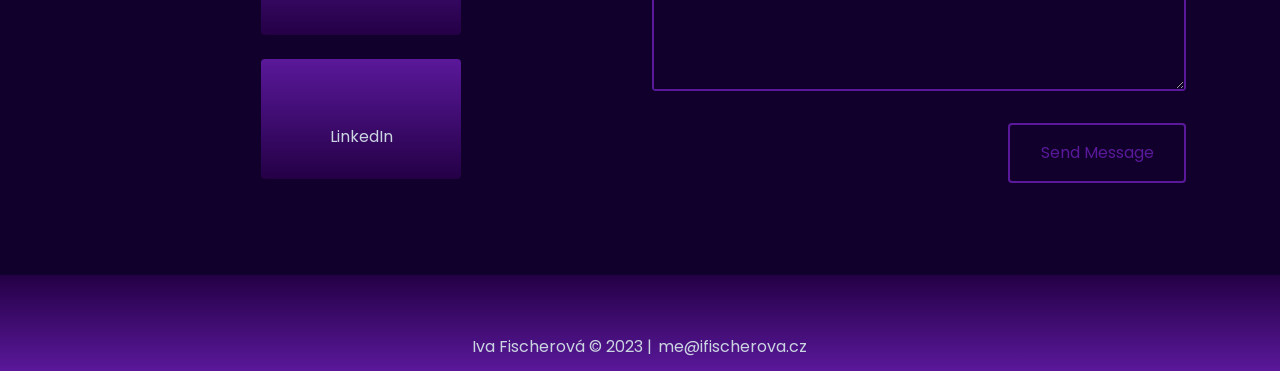
==== commit 972c023f: "Fix Submit button." ====
--- a/_site/index.html
+++ b/_site/index.html
@@ -402,7 +402,7 @@
                 <label class="contact__form__label">Message</label>
                 <textarea class="contact__form__input" rows="4" name="message" required></textarea>
             </div>
-            <a href="" class="contact__form__submit__btn" aria-label="Click to send the message by email.">Send Message</a>
+            <input type="submit" value="Send Message" class="contact__form__submit__btn">
         </form>
    </div>
 </section>
--- a/css/output.css
+++ b/css/output.css
@@ -783,8 +783,8 @@
 
 .nav__item {
   width: 100%;
-  padding-left: 1rem;
-  padding-right: 1rem;
+  padding-left: 0.5rem;
+  padding-right: 0.5rem;
   text-align: center;
   font-size: 1.5rem;
   line-height: 2rem;
@@ -802,6 +802,13 @@
   --tw-scale-x: 1.1;
   --tw-scale-y: 1.1;
   transform: translate(var(--tw-translate-x), var(--tw-translate-y)) rotate(var(--tw-rotate)) skewX(var(--tw-skew-x)) skewY(var(--tw-skew-y)) scaleX(var(--tw-scale-x)) scaleY(var(--tw-scale-y));
+}
+
+@media (min-width: 1200px) {
+  .nav__item {
+    padding-left: 1rem;
+    padding-right: 1rem;
+  }
 }
 
 .nav__item--hamburger {
@@ -934,6 +941,8 @@
 }
 
 .about__title {
+  margin-top: 0.75rem;
+  margin-bottom: 0.75rem;
   text-align: center;
   font-size: 1.875rem;
   line-height: 2.25rem;
@@ -983,6 +992,7 @@
 /* experience section */
 
 .experiences {
+  width: 100%;
   max-width: 1332px;
 }
 
@@ -1070,7 +1080,8 @@
   text-transform: uppercase;
 }
 
-.portfolio__section--my-projects {
+.portfolio__section--my-projects,
+  .portfolio__section--frontendmentor-projects {
   display: flex;
   flex-direction: column;
   align-items: center;
@@ -1078,7 +1089,7 @@
 }
 
 .portfolio__section__title {
-  margin-top: 1.25rem;
+  margin-top: 2.5rem;
   text-align: center;
   font-size: 1.5rem;
   line-height: 2rem;
@@ -1123,6 +1134,7 @@
 .portfolio__section__cards {
   margin-bottom: 0.75rem;
   display: grid;
+  width: 100%;
   grid-template-columns: repeat(1, minmax(0, 1fr));
   align-items: center;
   justify-content: center;
@@ -1187,7 +1199,7 @@
 }
 
 .portfolio__card__description {
-  padding: 1rem;
+  padding-bottom: 1rem;
   text-align: center;
   font-size: 0.875rem;
   line-height: 1.25rem;
@@ -1307,7 +1319,7 @@
   gap: 1.5rem;
 }
 
-@media (min-width: 900px) {
+@media (min-width: 950px) {
   .contact__cards {
     align-items: flex-end;
   }
@@ -1337,7 +1349,7 @@
   --tw-gradient-to: #5F0A87;
 }
 
-@media (min-width: 900px) {
+@media (min-width: 950px) {
   .contact__card {
     width: 200px;
   }
@@ -1363,7 +1375,7 @@
   }
 }
 
-@media (min-width: 900px) {
+@media (min-width: 950px) {
   .contact__form {
     margin-top: 0px;
     margin-bottom: 0px;
@@ -1446,7 +1458,7 @@
   }
 }
 
-@media (min-width: 900px) {
+@media (min-width: 950px) {
   .contact__form__submit__btn {
     width: 50%;
   }
@@ -1585,7 +1597,7 @@
   }
 }
 
-@media (min-width: 900px) {
+@media (min-width: 950px) {
   .md\:inline-block {
     display: inline-block;
   }
@@ -1598,6 +1610,10 @@
     width: 20%;
   }
 
+  .md\:w-5\/6 {
+    width: 83.333333%;
+  }
+
   .md\:w-4\/5 {
     width: 80%;
   }
